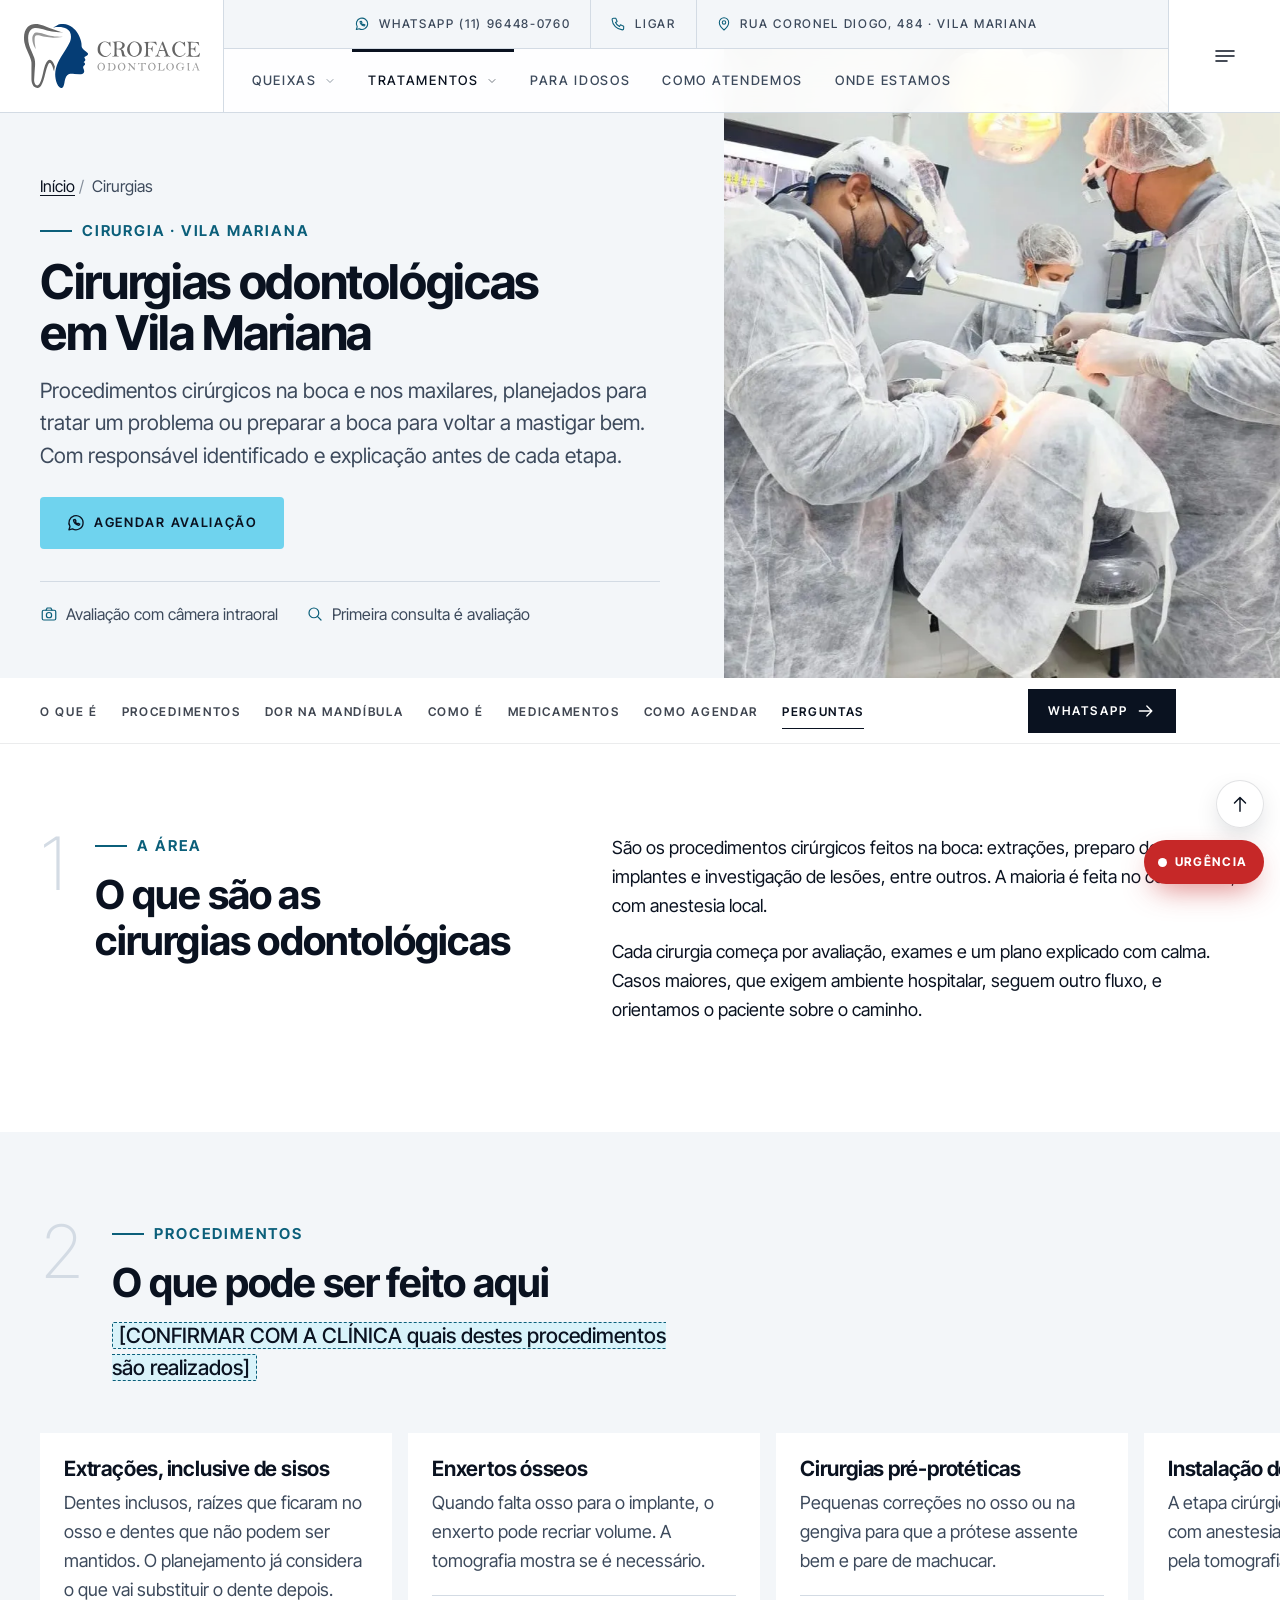
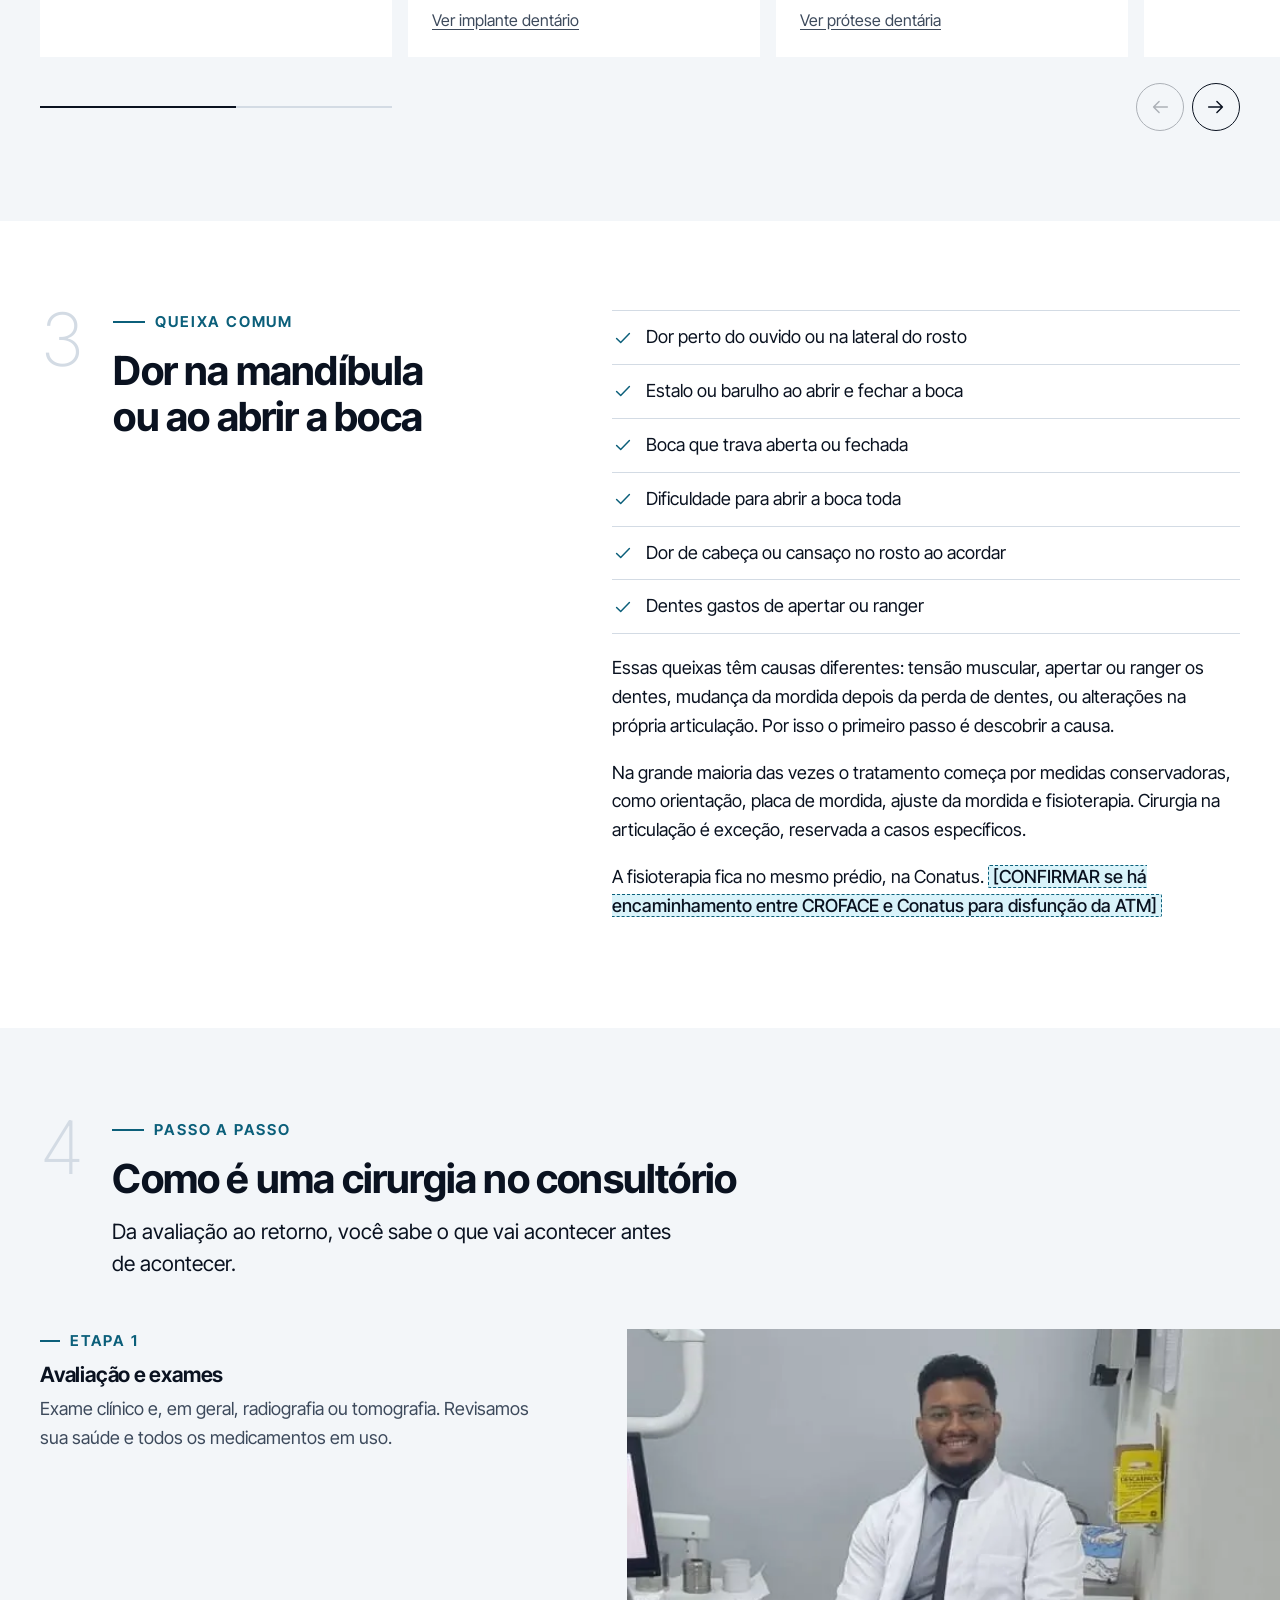
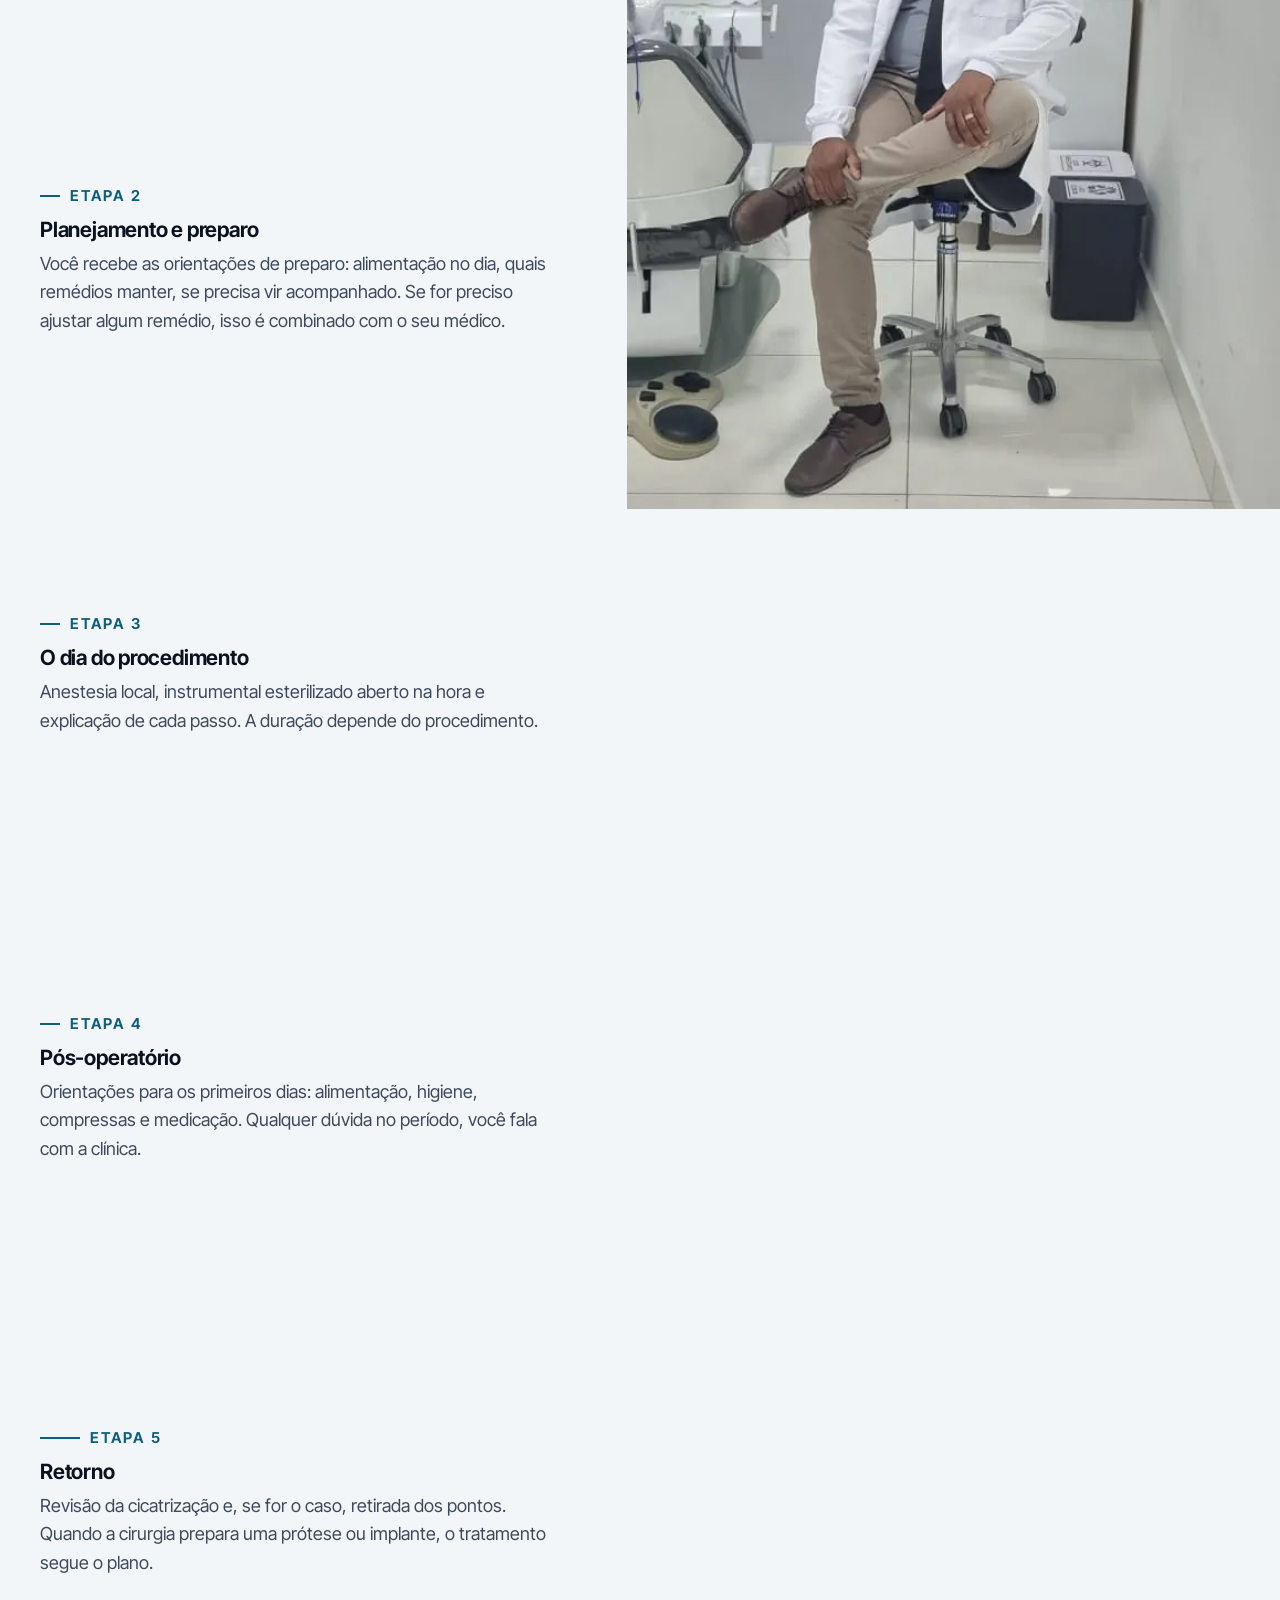
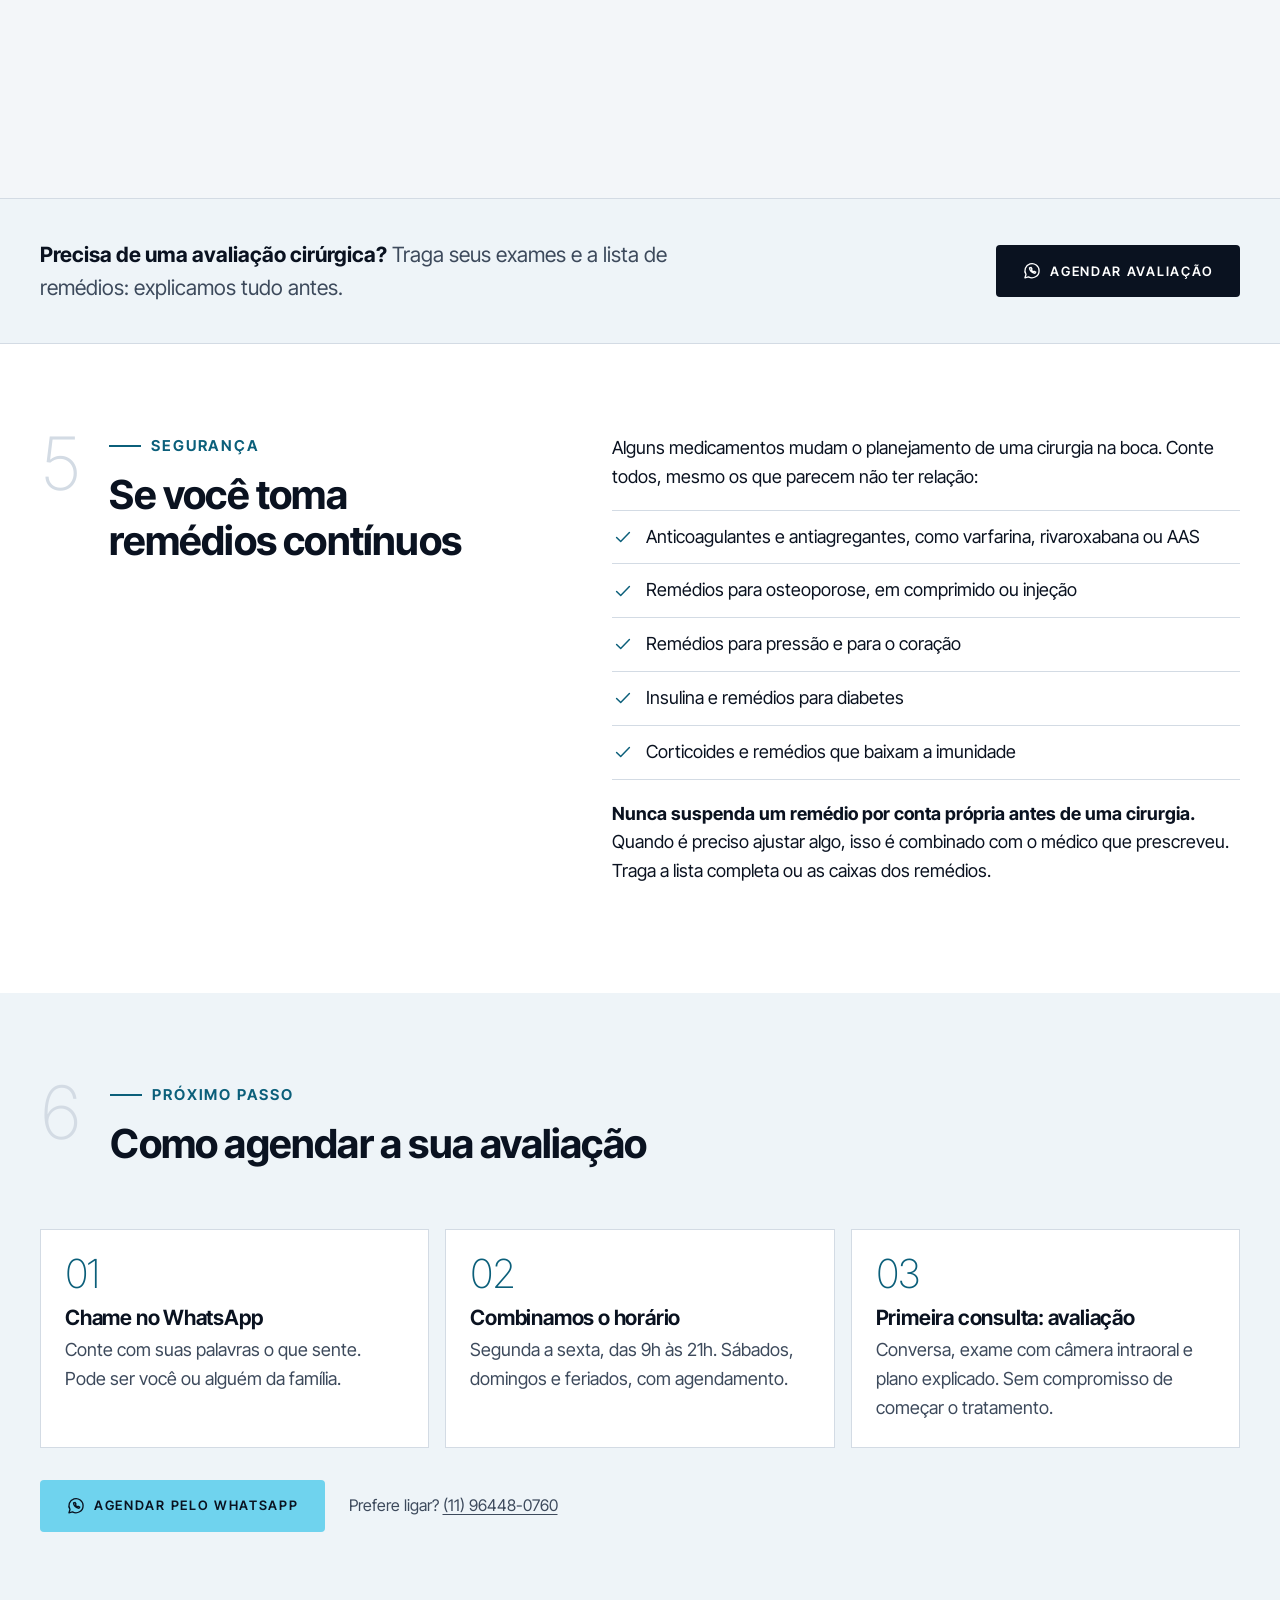
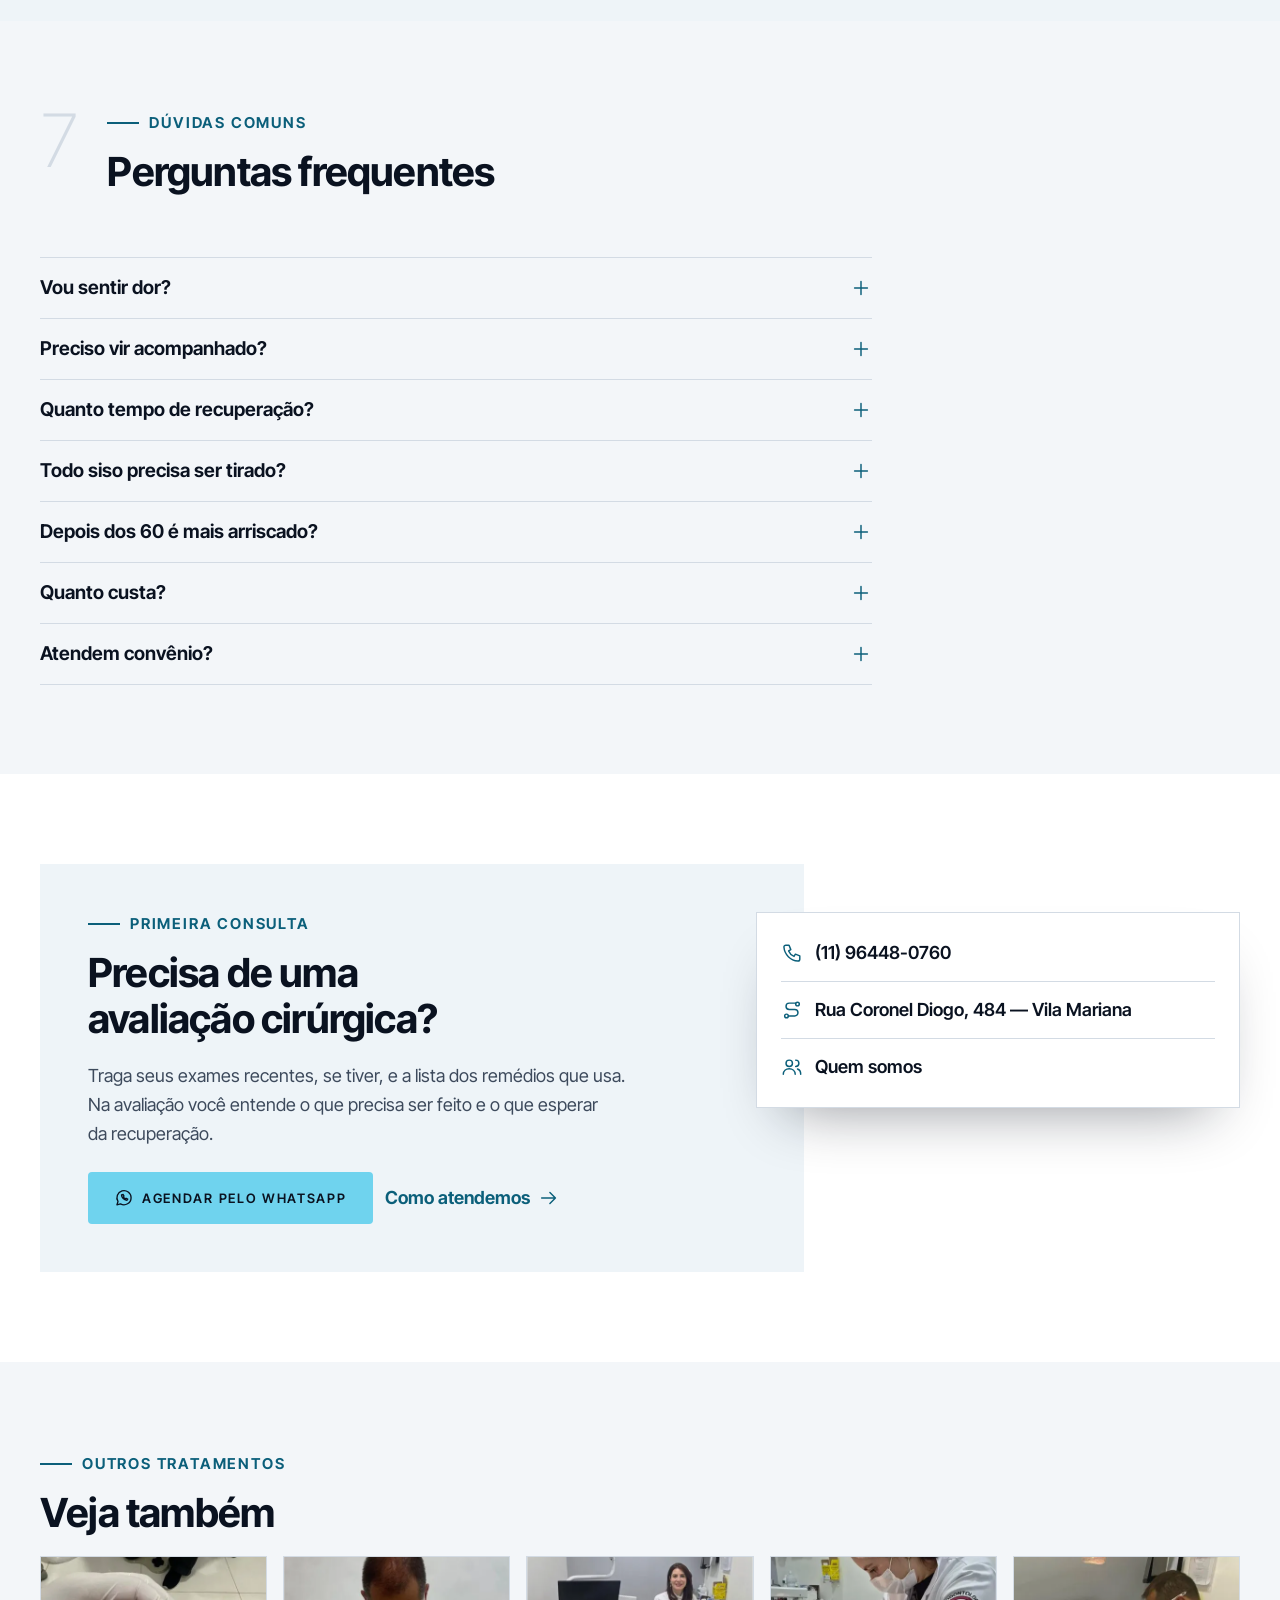
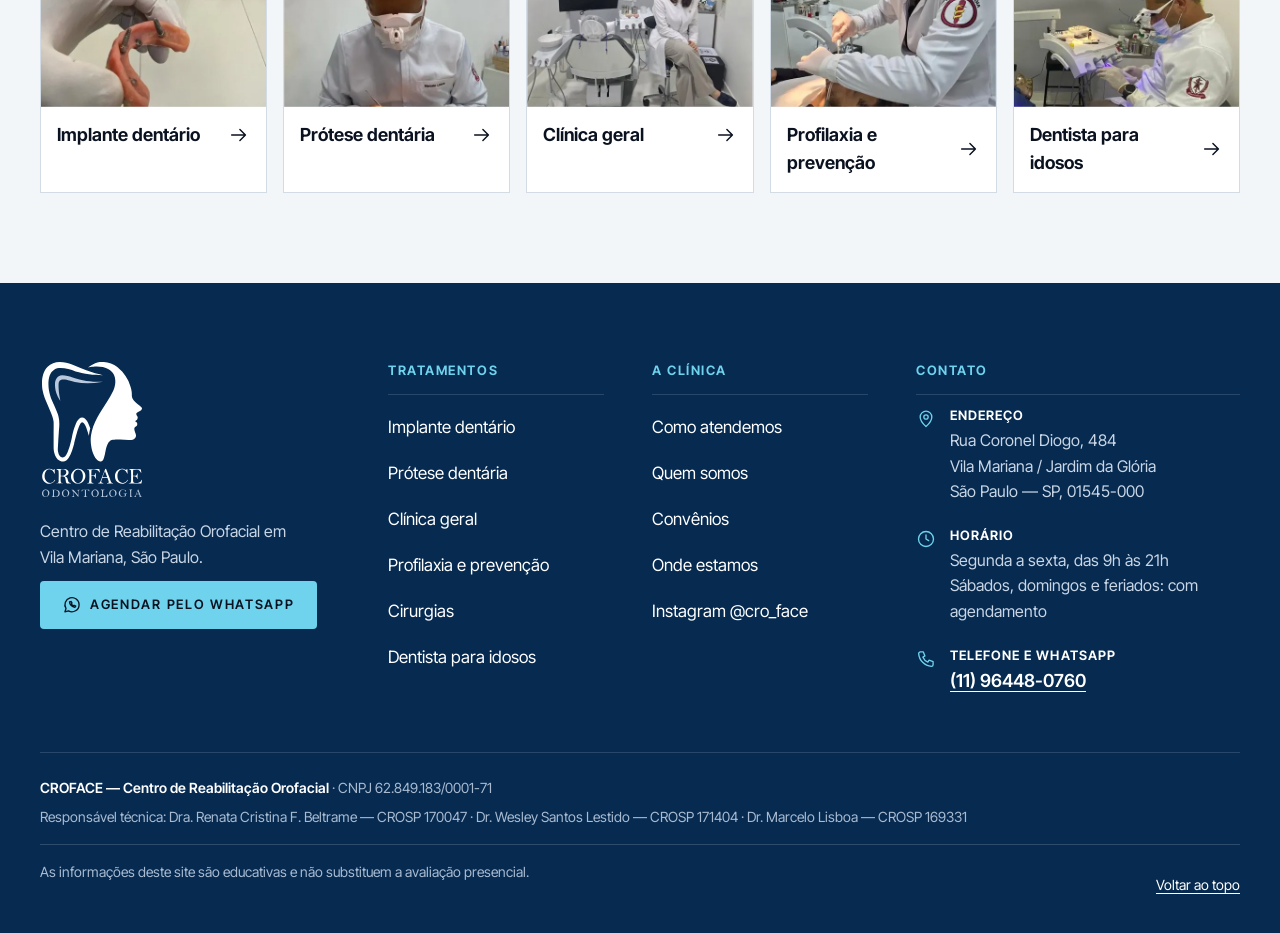
==== cirurgias-odontologicas-vila-mariana/index.html @ e95b4597 "Fotos reais da clínica, currículo da Dra. Renata e retirada da Conatus - Cirurgia: foto da equipe op" ====
<!DOCTYPE html>
<html lang="pt-BR">
<head>
<!--
  ============================================================
  CROFACE — site estático (HTML puro, sem build)

  COMO EDITAR SEM PROGRAMAR
  - O HEADER e o RODAPÉ se repetem em todas as páginas. Ao mudar algo
    neles, use "Localizar e substituir em todos os arquivos" do editor.
  - Telefone / WhatsApp: procure por  964480760  em todos os arquivos.
    Formato visível: (11) 96448-0760 · Formato de link: 5511964480760
  - Horário: procure por  HORARIO  · CRO dos profissionais: procure por  CRO
  - Tudo que ainda precisa ser confirmado está entre [COLCHETES].
  - Fotos: substitua os arquivos em /assets/img/ mantendo o MESMO nome
    (versão .jpg e versão .webp de cada foto).
  ============================================================
-->
<meta charset="utf-8">
<meta name="viewport" content="width=device-width, initial-scale=1">
<title>Cirurgias odontológicas em Vila Mariana | CROFACE</title>
<meta name="description" content="Cirurgias odontológicas em Vila Mariana (SP): extrações, sisos, enxertos, lesões da boca e cuidados com medicamentos, com planejamento antes de cada etapa.">
<link rel="canonical" href="https://croface.com.br/cirurgias-odontologicas-vila-mariana/">
<meta name="robots" content="index, follow, max-image-preview:large">
<meta name="theme-color" content="#ffffff">
<meta name="format-detection" content="telephone=no">
<meta property="og:type" content="website">
<meta property="og:locale" content="pt_BR">
<meta property="og:site_name" content="CROFACE — Centro de Reabilitação Orofacial">
<meta property="og:title" content="Cirurgias odontológicas em Vila Mariana">
<meta property="og:description" content="Extrações, sisos, enxertos, dor na mandíbula e cuidados com medicamentos. Em Vila Mariana, com responsável identificado.">
<meta property="og:url" content="https://croface.com.br/cirurgias-odontologicas-vila-mariana/">
<meta property="og:image" content="https://croface.com.br/assets/img/cirurgia-hero.jpg">
<meta property="og:image:type" content="image/jpeg">
<meta property="og:image:width" content="960">
<meta property="og:image:height" content="720">
<meta property="og:image:alt" content="Cirurgias odontológicas em Vila Mariana">
<meta name="twitter:card" content="summary_large_image">
<meta name="twitter:title" content="Cirurgias odontológicas em Vila Mariana">
<meta name="twitter:description" content="Extrações, sisos, enxertos, dor na mandíbula e cuidados com medicamentos. Em Vila Mariana, com responsável identificado.">
<meta name="twitter:image" content="https://croface.com.br/assets/img/cirurgia-hero.jpg">
<link rel="icon" href="/favicon.svg?v=2" type="image/svg+xml">
<link rel="icon" href="/favicon-32.png?v=2" sizes="32x32" type="image/png">
<link rel="apple-touch-icon" href="/apple-touch-icon.png?v=2">
<link rel="preload" href="/assets/fonts/inter-tight-var-latin.woff2" as="font" type="font/woff2" crossorigin>
<link rel="preload" as="image" type="image/webp" href="/assets/img/cirurgia-capa.webp" fetchpriority="high">
<link rel="stylesheet" href="/assets/css/site.css?v=54">
<script src="/assets/js/site.js?v=22" defer></script>
<script type="application/ld+json">
{
 "@context": "https://schema.org",
 "@graph": [
  {
   "@type": "Dentist",
   "@id": "https://croface.com.br/#clinica",
   "name": "CROFACE — Centro de Reabilitação Orofacial",
   "alternateName": "CROFACE",
   "taxID": "62.849.183/0001-71",
   "url": "https://croface.com.br/",
   "image": "https://croface.com.br/assets/img/og-croface.jpg",
   "logo": "https://croface.com.br/assets/img/logo-croface.png",
   "telephone": "+55-11-96448-0760",
   "address": {
    "@type": "PostalAddress",
    "streetAddress": "Rua Coronel Diogo, 484",
    "addressLocality": "São Paulo",
    "addressRegion": "SP",
    "postalCode": "01545-000",
    "addressCountry": "BR"
   },
   "hasMap": "https://www.google.com/maps/search/?api=1&query=Rua+Coronel+Diogo%2C+484%2C+S%C3%A3o+Paulo+SP",
   "areaServed": [
    "Vila Mariana",
    "Jardim da Glória",
    "São Paulo"
   ],
   "openingHours": "Mo-Fr 09:00-21:00",
   "sameAs": [
    "https://www.instagram.com/cro_face/"
   ],
   "medicalSpecialty": "Dentistry"
  },
  {
   "@type": "WebPage",
   "@id": "https://croface.com.br/cirurgias-odontologicas-vila-mariana/#pagina",
   "url": "https://croface.com.br/cirurgias-odontologicas-vila-mariana/",
   "name": "Cirurgias odontológicas em Vila Mariana | CROFACE",
   "description": "Cirurgias odontológicas em Vila Mariana (SP): extrações, sisos, enxertos, lesões da boca e cuidados com medicamentos, com planejamento antes de cada etapa.",
   "inLanguage": "pt-BR",
   "isPartOf": {
    "@type": "WebSite",
    "@id": "https://croface.com.br/#site",
    "name": "CROFACE",
    "url": "https://croface.com.br/"
   },
   "breadcrumb": {
    "@id": "https://croface.com.br/cirurgias-odontologicas-vila-mariana/#breadcrumb"
   },
   "about": {
    "@id": "https://croface.com.br/cirurgias-odontologicas-vila-mariana/#servico"
   }
  },
  {
   "@type": "BreadcrumbList",
   "@id": "https://croface.com.br/cirurgias-odontologicas-vila-mariana/#breadcrumb",
   "itemListElement": [
    {
     "@type": "ListItem",
     "position": 1,
     "name": "Início",
     "item": "https://croface.com.br/"
    },
    {
     "@type": "ListItem",
     "position": 2,
     "name": "Cirurgias odontológicas",
     "item": "https://croface.com.br/cirurgias-odontologicas-vila-mariana/"
    }
   ]
  },
  {
   "@type": "Service",
   "@id": "https://croface.com.br/cirurgias-odontologicas-vila-mariana/#servico",
   "name": "Cirurgias odontológicas",
   "serviceType": "Cirurgia odontológica",
   "provider": {
    "@id": "https://croface.com.br/#clinica"
   },
   "areaServed": {
    "@type": "Place",
    "name": "Vila Mariana, São Paulo — SP"
   }
  }
 ]
}
</script>
</head>
<body>
<a class="skip-link" href="#conteudo">Pular para o conteúdo</a>

<!-- ============================================================
     HEADER (igual em todas as páginas)
     ============================================================ -->
<header class="site-header">
  <a class="brand" href="/" aria-label="CROFACE — Centro de Reabilitação Orofacial, página inicial">
    <img class="brand__logo" src="/assets/img/logo-croface-h.svg" alt="" width="176" height="64">
  </a>

  <div class="header-center">
    <div class="utility">
      <a class="utility__link" href="https://wa.me/5511964480760?text=Ol%C3%A1%2C%20gostaria%20de%20agendar%20uma%20avalia%C3%A7%C3%A3o%20na%20CROFACE." target="_blank" rel="noopener" data-evento="whatsapp_utilitaria"><svg class="icon" aria-hidden="true"><use href="/assets/icons.svg#i-whatsapp"/></svg><span class="utility__txt">WhatsApp<span class="utility__num"> (11) 96448-0760</span></span></a>
      <a class="utility__link" href="tel:+5511964480760" data-evento="telefone_utilitaria"><svg class="icon" aria-hidden="true"><use href="/assets/icons.svg#i-phone"/></svg><span class="utility__txt">Ligar</span></a>
      <a class="utility__link utility__link--address" href="/#onde-estamos"><svg class="icon" aria-hidden="true"><use href="/assets/icons.svg#i-pin"/></svg><span>Rua Coronel Diogo, 484 · Vila Mariana</span></a>
    </div>

    <nav class="nav" aria-label="Navegação principal">
      <ul class="nav__list">
        <li class="nav__item nav__item--mega">
          <a class="nav__link nav__trigger" href="/#queixas" aria-expanded="false" aria-controls="mega-queixas">Queixas <svg class="icon icon--xs nav__caret" aria-hidden="true"><use href="/assets/icons.svg#i-chevron"/></svg></a>
          <div class="mega" id="mega-queixas">
            <div class="mega__inner">
              <ul class="mega__row"><li><a class="mega__tile" href="/clinica-geral-vila-mariana/#dor-de-dente"><span class="mega__icon"><svg class="icon" aria-hidden="true"><use href="/assets/icons.svg#i-tooth-pain"/></svg></span><span>Dor de dente</span></a></li><li><a class="mega__tile" href="/clinica-geral-vila-mariana/#dente-quebrado"><span class="mega__icon"><svg class="icon" aria-hidden="true"><use href="/assets/icons.svg#i-tooth-broken"/></svg></span><span>Dente quebrado</span></a></li><li><a class="mega__tile" href="/protese-dentaria-vila-mariana/#protese-que-incomoda"><span class="mega__icon"><svg class="icon" aria-hidden="true"><use href="/assets/icons.svg#i-denture"/></svg></span><span>Prótese que machuca ou solta</span></a></li><li><a class="mega__tile" href="/dentista-para-idosos-vila-mariana/#mastigacao"><span class="mega__icon"><svg class="icon" aria-hidden="true"><use href="/assets/icons.svg#i-chew"/></svg></span><span>Dificuldade para mastigar</span></a></li><li><a class="mega__tile" href="/clinica-geral-vila-mariana/#bruxismo"><span class="mega__icon"><svg class="icon" aria-hidden="true"><use href="/assets/icons.svg#i-jaw"/></svg></span><span>Dor na mandíbula</span></a></li><li><a class="mega__tile" href="/clinica-geral-vila-mariana/#gengiva"><span class="mega__icon"><svg class="icon" aria-hidden="true"><use href="/assets/icons.svg#i-drop"/></svg></span><span>Gengiva que sangra</span></a></li><li><a class="mega__tile" href="/clinica-geral-vila-mariana/#dente-escurecido"><span class="mega__icon"><svg class="icon" aria-hidden="true"><use href="/assets/icons.svg#i-tooth-dark"/></svg></span><span>Dente escurecido</span></a></li><li><a class="mega__tile" href="/clinica-geral-vila-mariana/#sensibilidade"><span class="mega__icon"><svg class="icon" aria-hidden="true"><use href="/assets/icons.svg#i-bolt"/></svg></span><span>Sensibilidade</span></a></li><li><a class="mega__tile" href="/implante-dentario-vila-mariana/"><span class="mega__icon"><svg class="icon" aria-hidden="true"><use href="/assets/icons.svg#i-gap"/></svg></span><span>Falta de dentes</span></a></li></ul>
              <div class="mega__foot">
                <p>Não encontrou o que sente? Descreva com suas palavras.</p>
                <a class="btn btn--outline-dark" href="https://wa.me/5511964480760?text=Ol%C3%A1%2C%20quero%20descrever%20uma%20queixa%20e%20saber%20se%20voc%C3%AAs%20atendem." target="_blank" rel="noopener" data-evento="whatsapp_megamenu">Explicar pelo WhatsApp <svg class="icon" aria-hidden="true"><use href="/assets/icons.svg#i-arrow"/></svg></a>
              </div>
            </div>
          </div>
        </li>
        <li class="nav__item nav__item--mega">
          <a class="nav__link nav__trigger is-section" href="/#tratamentos" aria-expanded="false" aria-controls="mega-tratamentos">Tratamentos <svg class="icon icon--xs nav__caret" aria-hidden="true"><use href="/assets/icons.svg#i-chevron"/></svg></a>
          <div class="mega" id="mega-tratamentos">
            <div class="mega__inner">
              <ul class="mega__thumbs"><li><a class="mega__thumb" href="/implante-dentario-vila-mariana/"><picture><source type="image/webp" srcset="/assets/img/implante-thumb.webp"><img src="/assets/img/implante-thumb.jpg" alt="Prótese sobre implantes nas mãos do dentista" width="480" height="360" loading="lazy" decoding="async"></picture><span>Implante dentário <svg class="icon icon--sm" aria-hidden="true"><use href="/assets/icons.svg#i-arrow"/></svg></span></a></li><li><a class="mega__thumb" href="/protese-dentaria-vila-mariana/"><picture><source type="image/webp" srcset="/assets/img/protese-thumb.webp"><img src="/assets/img/protese-thumb.jpg" alt="Dr. Marcelo Lisboa ajusta uma prótese na bancada" width="480" height="360" loading="lazy" decoding="async"></picture><span>Prótese dentária <svg class="icon icon--sm" aria-hidden="true"><use href="/assets/icons.svg#i-arrow"/></svg></span></a></li><li><a class="mega__thumb" href="/clinica-geral-vila-mariana/"><picture><source type="image/webp" srcset="/assets/img/clinica-thumb.webp"><img src="/assets/img/clinica-thumb.jpg" alt="Dra. Renata Beltrame no consultório da CROFACE" width="480" height="360" loading="lazy" decoding="async"></picture><span>Clínica geral <svg class="icon icon--sm" aria-hidden="true"><use href="/assets/icons.svg#i-arrow"/></svg></span></a></li><li><a class="mega__thumb" href="/limpeza-e-prevencao-vila-mariana/"><picture><source type="image/webp" srcset="/assets/img/prevencao-thumb.webp"><img src="/assets/img/prevencao-thumb.jpg" alt="Dra. Renata Beltrame faz a profilaxia de um paciente no consultório da CROFACE" width="480" height="360" loading="lazy" decoding="async"></picture><span>Profilaxia e prevenção <svg class="icon icon--sm" aria-hidden="true"><use href="/assets/icons.svg#i-arrow"/></svg></span></a></li><li><a class="mega__thumb" href="/cirurgias-odontologicas-vila-mariana/" aria-current="page"><picture><source type="image/webp" srcset="/assets/img/cirurgia-thumb.webp"><img src="/assets/img/cirurgia-thumb.jpg" alt="Dr. Wesley Lestido e Dr. Marcelo Lisboa durante uma cirurgia no consultório da CROFACE" width="480" height="360" loading="lazy" decoding="async"></picture><span>Cirurgias <svg class="icon icon--sm" aria-hidden="true"><use href="/assets/icons.svg#i-arrow"/></svg></span></a></li><li><a class="mega__thumb" href="/dentista-para-idosos-vila-mariana/"><picture><source type="image/webp" srcset="/assets/img/idosos-thumb.webp"><img src="/assets/img/idosos-thumb.jpg" alt="Dr. Marcelo Lisboa em atendimento a paciente idosa" width="480" height="360" loading="lazy" decoding="async"></picture><span>Dentista para idosos <svg class="icon icon--sm" aria-hidden="true"><use href="/assets/icons.svg#i-arrow"/></svg></span></a></li></ul>
              <div class="mega__foot">
                <p>Não sabe qual é o seu caso? Tudo começa por uma avaliação.</p>
                <a class="btn btn--outline-dark" href="/como-atendemos/">Como é a primeira consulta <svg class="icon" aria-hidden="true"><use href="/assets/icons.svg#i-arrow"/></svg></a>
              </div>
            </div>
          </div>
        </li>
        <li class="nav__item"><a class="nav__link" href="/dentista-para-idosos-vila-mariana/">Para idosos</a></li>
        <li class="nav__item"><a class="nav__link" href="/como-atendemos/">Como atendemos</a></li>
        <li class="nav__item"><a class="nav__link" href="/#onde-estamos">Onde estamos</a></li>
      </ul>
    </nav>
  </div>

  <a class="menu-toggle" href="#menu" role="button" aria-controls="menu" aria-expanded="false" aria-label="Abrir menu"><svg class="icon" aria-hidden="true"><use href="/assets/icons.svg#i-menu"/></svg></a>

  <!-- MENU EM TELA CHEIA -->
  <div class="overlay" id="menu" role="dialog" aria-modal="true" aria-label="Menu do site">
    <div class="overlay__media">
      <picture><source type="image/webp" srcset="/assets/img/menu-recepcao.webp"><img src="/assets/img/menu-recepcao.jpg" alt="Dr. Wesley Lestido no consultório da CROFACE, na Rua Coronel Diogo, 484" width="739" height="924" loading="lazy" decoding="async"></picture>
      <div class="contact-card">
        <p class="eyebrow">CROFACE · Vila Mariana</p>
        <address class="contact-card__lines">
          <span><svg class="icon" aria-hidden="true"><use href="/assets/icons.svg#i-pin"/></svg>Rua Coronel Diogo, 484 — Vila Mariana, São Paulo — SP</span>
          <a href="https://wa.me/5511964480760?text=Ol%C3%A1%2C%20gostaria%20de%20agendar%20uma%20avalia%C3%A7%C3%A3o%20na%20CROFACE." target="_blank" rel="noopener" data-evento="whatsapp_menu"><svg class="icon" aria-hidden="true"><use href="/assets/icons.svg#i-whatsapp"/></svg>(11) 96448-0760</a>
          <!-- HORARIO -->
          <span><svg class="icon" aria-hidden="true"><use href="/assets/icons.svg#i-clock"/></svg>Seg. a sex., 9h às 21h · Sáb., dom. e feriados: com agendamento</span>
        </address>
        <a class="btn btn--primary" href="https://www.google.com/maps/dir/?api=1&amp;destination=Rua+Coronel+Diogo%2C+484%2C+S%C3%A3o+Paulo+SP" target="_blank" rel="noopener" data-evento="rota_menu">Como chegar <svg class="icon" aria-hidden="true"><use href="/assets/icons.svg#i-arrow"/></svg></a>
      </div>
    </div>
    <div class="overlay__panel">
      <a class="overlay__close" href="#" role="button" aria-label="Fechar menu">
        <span class="overlay__close-text" aria-hidden="true">Fechar</span>
        <svg class="icon" aria-hidden="true"><use href="/assets/icons.svg#i-close"/></svg>
      </a>
      <nav aria-label="Páginas do site">
        <p class="overlay__group">Tratamentos</p>
        <ul><li><a class="overlay__item" href="/implante-dentario-vila-mariana/"><span class="overlay__icon"><svg class="icon" aria-hidden="true"><use href="/assets/icons.svg#i-implant"/></svg></span><span class="overlay__label">Implante dentário</span><svg class="icon overlay__arrow" aria-hidden="true"><use href="/assets/icons.svg#i-arrow"/></svg></a></li><li><a class="overlay__item" href="/protese-dentaria-vila-mariana/"><span class="overlay__icon"><svg class="icon" aria-hidden="true"><use href="/assets/icons.svg#i-denture"/></svg></span><span class="overlay__label">Prótese dentária</span><svg class="icon overlay__arrow" aria-hidden="true"><use href="/assets/icons.svg#i-arrow"/></svg></a></li><li><a class="overlay__item" href="/clinica-geral-vila-mariana/"><span class="overlay__icon"><svg class="icon" aria-hidden="true"><use href="/assets/icons.svg#i-tooth"/></svg></span><span class="overlay__label">Clínica geral</span><svg class="icon overlay__arrow" aria-hidden="true"><use href="/assets/icons.svg#i-arrow"/></svg></a></li><li><a class="overlay__item" href="/limpeza-e-prevencao-vila-mariana/"><span class="overlay__icon"><svg class="icon" aria-hidden="true"><use href="/assets/icons.svg#i-sparkle"/></svg></span><span class="overlay__label">Profilaxia e prevenção</span><svg class="icon overlay__arrow" aria-hidden="true"><use href="/assets/icons.svg#i-arrow"/></svg></a></li><li><a class="overlay__item" href="/cirurgias-odontologicas-vila-mariana/" aria-current="page"><span class="overlay__icon"><svg class="icon" aria-hidden="true"><use href="/assets/icons.svg#i-scalpel"/></svg></span><span class="overlay__label">Cirurgias</span><svg class="icon overlay__arrow" aria-hidden="true"><use href="/assets/icons.svg#i-arrow"/></svg></a></li><li><a class="overlay__item" href="/dentista-para-idosos-vila-mariana/"><span class="overlay__icon"><svg class="icon" aria-hidden="true"><use href="/assets/icons.svg#i-pulse"/></svg></span><span class="overlay__label">Dentista para idosos</span><svg class="icon overlay__arrow" aria-hidden="true"><use href="/assets/icons.svg#i-arrow"/></svg></a></li></ul>
        <p class="overlay__group">A clínica</p>
        <ul><li><a class="overlay__item" href="/"><span class="overlay__icon"><svg class="icon" aria-hidden="true"><use href="/assets/icons.svg#i-building"/></svg></span><span class="overlay__label">Início</span><svg class="icon overlay__arrow" aria-hidden="true"><use href="/assets/icons.svg#i-arrow"/></svg></a></li><li><a class="overlay__item" href="/como-atendemos/"><span class="overlay__icon"><svg class="icon" aria-hidden="true"><use href="/assets/icons.svg#i-search"/></svg></span><span class="overlay__label">Como atendemos</span><svg class="icon overlay__arrow" aria-hidden="true"><use href="/assets/icons.svg#i-arrow"/></svg></a></li><li><a class="overlay__item" href="/#equipe"><span class="overlay__icon"><svg class="icon" aria-hidden="true"><use href="/assets/icons.svg#i-users"/></svg></span><span class="overlay__label">Quem somos</span><svg class="icon overlay__arrow" aria-hidden="true"><use href="/assets/icons.svg#i-arrow"/></svg></a></li><li><a class="overlay__item" href="/#onde-estamos"><span class="overlay__icon"><svg class="icon" aria-hidden="true"><use href="/assets/icons.svg#i-pin"/></svg></span><span class="overlay__label">Onde estamos</span><svg class="icon overlay__arrow" aria-hidden="true"><use href="/assets/icons.svg#i-arrow"/></svg></a></li><li><a class="overlay__item" href="/#contato"><span class="overlay__icon"><svg class="icon" aria-hidden="true"><use href="/assets/icons.svg#i-whatsapp"/></svg></span><span class="overlay__label">Fale conosco</span><svg class="icon overlay__arrow" aria-hidden="true"><use href="/assets/icons.svg#i-arrow"/></svg></a></li></ul>
      </nav>
    </div>
  </div>
</header>
<!-- ============ FIM DO HEADER ============ -->
<main id="conteudo">

  <section class="page-hero" aria-labelledby="titulo">
    <div class="container page-hero__grid">
      <div class="page-hero__text">
        <nav class="breadcrumb" aria-label="Você está em"><ol><li><a href="/">Início</a></li><li aria-current="page">Cirurgias</li></ol></nav>
        <p class="eyebrow"><span class="rule" aria-hidden="true"></span>Cirurgia · Vila Mariana</p>
        <h1 id="titulo">Cirurgias odontológicas em Vila Mariana</h1>
        <p class="lead">Procedimentos cirúrgicos na boca e nos maxilares, planejados para tratar um problema ou preparar a boca para voltar a mastigar bem. Com responsável identificado e explicação antes de cada etapa.</p>
        <div class="page-hero__actions">
          <a class="btn btn--accent btn--lg" href="https://wa.me/5511964480760?text=Ol%C3%A1%2C%20gostaria%20de%20uma%20avalia%C3%A7%C3%A3o%20para%20cirurgia." target="_blank" rel="noopener" data-evento="whatsapp_hero_cirurgia"><svg class="icon" aria-hidden="true"><use href="/assets/icons.svg#i-whatsapp"/></svg> Agendar avaliação</a>
        </div>
        <ul class="page-hero__facts"><li><svg class="icon" aria-hidden="true"><use href="/assets/icons.svg#i-camera"/></svg><span>Avaliação com câmera intraoral</span></li><li><svg class="icon" aria-hidden="true"><use href="/assets/icons.svg#i-search"/></svg><span>Primeira consulta é avaliação</span></li></ul>
      </div>
      <figure class="page-hero__media"><picture><source type="image/webp" srcset="/assets/img/cirurgia-capa.webp"><img src="/assets/img/cirurgia-capa.jpg" alt="Dr. Wesley Lestido e Dr. Marcelo Lisboa durante uma cirurgia no consultório da CROFACE" width="960" height="960" fetchpriority="high" decoding="async"></picture></figure>
    </div>
  </section>

<nav class="section-bar" aria-label="Atalhos desta página">
  <div class="section-bar__inner">
    <ul class="section-bar__list"><li><a href="#o-que-e">O que é</a></li><li><a href="#procedimentos">Procedimentos</a></li><li><a href="#dor-na-mandibula">Dor na mandíbula</a></li><li><a href="#como-e">Como é</a></li><li><a href="#medicamentos">Medicamentos</a></li><li><a href="#agendar">Como agendar</a></li><li><a href="#perguntas">Perguntas</a></li></ul>
    <a class="btn section-bar__cta" href="https://wa.me/5511964480760?text=Ol%C3%A1%2C%20gostaria%20de%20agendar%20uma%20avalia%C3%A7%C3%A3o%20na%20CROFACE." target="_blank" rel="noopener" data-evento="whatsapp_barra"><span>WhatsApp</span> <svg class="icon" aria-hidden="true"><use href="/assets/icons.svg#i-arrow"/></svg></a>
  </div>
</nav>

  <section class="section" id="o-que-e" aria-labelledby="oque-titulo">
    <div class="container intro-grid">
      <header class="chapter reveal"><span class="chapter__num" aria-hidden="true">1</span><div><p class="eyebrow eyebrow--dark"><span class="rule" aria-hidden="true"></span>A área</p><h2 id="oque-titulo">O que são as cirurgias odontológicas</h2></div></header>
      <div class="prose reveal">
        <p>São os procedimentos cirúrgicos feitos na boca: extrações, preparo do osso para implantes e investigação de lesões, entre outros. A maioria é feita no consultório, com anestesia local.</p>
        <p>Cada cirurgia começa por avaliação, exames e um plano explicado com calma. Casos maiores, que exigem ambiente hospitalar, seguem outro fluxo, e orientamos o paciente sobre o caminho.</p>
        
      </div>
    </div>
  </section>

  <section class="section section--tint" id="procedimentos" aria-labelledby="proc-titulo">
    <div class="container">
      <header class="chapter reveal"><span class="chapter__num" aria-hidden="true">2</span><div><p class="eyebrow eyebrow--dark"><span class="rule" aria-hidden="true"></span>Procedimentos</p><h2 id="proc-titulo">O que pode ser feito aqui</h2><p class="lead"><mark class="tbc">[CONFIRMAR COM A CLÍNICA quais destes procedimentos são realizados]</mark></p></div></header>
      <div class="carousel" data-carousel><ul class="carousel__track" tabindex="0" aria-label="Procedimentos"><li class="option" id="extracoes"><h3>Extrações, inclusive de sisos</h3><p>Dentes inclusos, raízes que ficaram no osso e dentes que não podem ser mantidos. O planejamento já considera o que vai substituir o dente depois.</p></li><li class="option" id="enxertos"><h3>Enxertos ósseos</h3><p>Quando falta osso para o implante, o enxerto pode recriar volume. A tomografia mostra se é necessário.</p><p class="option__tag"><a href="/implante-dentario-vila-mariana/">Ver implante dentário</a></p></li><li class="option" id="pre-proteticas"><h3>Cirurgias pré-protéticas</h3><p>Pequenas correções no osso ou na gengiva para que a prótese assente bem e pare de machucar.</p><p class="option__tag"><a href="/protese-dentaria-vila-mariana/">Ver prótese dentária</a></p></li><li class="option" id="implantes"><h3>Instalação de implantes</h3><p>A etapa cirúrgica do implante, feita com anestesia local e planejada pela tomografia.</p></li><li class="option" id="biopsias"><h3>Lesões e biópsias</h3><p>Ferida que não cicatriza em cerca de duas semanas, mancha ou caroço na boca precisa ser examinado. Quando indicado, retira-se um fragmento para análise.</p></li><li class="option" id="atm"><h3>Articulação da mandíbula (ATM)</h3><p>Avaliação de dor, estalos e travamento ao abrir a boca.</p><p class="option__tag"><a href="#dor-na-mandibula">Ver abaixo</a></p></li></ul><div class="carousel__bar"><div class="carousel__progress" aria-hidden="true"><span></span></div><div class="carousel__controls"><button class="round-btn" type="button" data-dir="-1" aria-label="Anterior"><svg class="icon icon--flip" aria-hidden="true"><use href="/assets/icons.svg#i-arrow"/></svg></button><button class="round-btn" type="button" data-dir="1" aria-label="Próximo"><svg class="icon" aria-hidden="true"><use href="/assets/icons.svg#i-arrow"/></svg></button></div></div></div>
    </div>
  </section>

  <section class="section" id="dor-na-mandibula" aria-labelledby="atm-titulo">
    <div class="container intro-grid">
      <header class="chapter reveal"><span class="chapter__num" aria-hidden="true">3</span><div><p class="eyebrow eyebrow--dark"><span class="rule" aria-hidden="true"></span>Queixa comum</p><h2 id="atm-titulo">Dor na mandíbula ou ao abrir a boca</h2></div></header>
      <div class="prose reveal">
        <ul class="checks"><li><svg class="icon" aria-hidden="true"><use href="/assets/icons.svg#i-check"/></svg><span>Dor perto do ouvido ou na lateral do rosto</span></li><li><svg class="icon" aria-hidden="true"><use href="/assets/icons.svg#i-check"/></svg><span>Estalo ou barulho ao abrir e fechar a boca</span></li><li><svg class="icon" aria-hidden="true"><use href="/assets/icons.svg#i-check"/></svg><span>Boca que trava aberta ou fechada</span></li><li><svg class="icon" aria-hidden="true"><use href="/assets/icons.svg#i-check"/></svg><span>Dificuldade para abrir a boca toda</span></li><li><svg class="icon" aria-hidden="true"><use href="/assets/icons.svg#i-check"/></svg><span>Dor de cabeça ou cansaço no rosto ao acordar</span></li><li><svg class="icon" aria-hidden="true"><use href="/assets/icons.svg#i-check"/></svg><span>Dentes gastos de apertar ou ranger</span></li></ul>
        <p class="mt">Essas queixas têm causas diferentes: tensão muscular, apertar ou ranger os dentes, mudança da mordida depois da perda de dentes, ou alterações na própria articulação. Por isso o primeiro passo é descobrir a causa.</p>
        <p>Na grande maioria das vezes o tratamento começa por medidas conservadoras, como orientação, placa de mordida, ajuste da mordida e fisioterapia. Cirurgia na articulação é exceção, reservada a casos específicos.</p>
        <p>A fisioterapia fica no mesmo prédio, na Conatus. <mark class="tbc">[CONFIRMAR se há encaminhamento entre CROFACE e Conatus para disfunção da ATM]</mark></p>
      </div>
    </div>
  </section>

  <section class="section section--tint" id="como-e" aria-labelledby="comoe-titulo">
    <div class="container">
      <header class="chapter reveal"><span class="chapter__num" aria-hidden="true">4</span><div><p class="eyebrow eyebrow--dark"><span class="rule" aria-hidden="true"></span>Passo a passo</p><h2 id="comoe-titulo">Como é uma cirurgia no consultório</h2><p class="lead">Da avaliação ao retorno, você sabe o que vai acontecer antes de acontecer.</p></div></header>
      <div class="scrolly" data-scrolly><ol class="scrolly__steps"><li class="scrolly__step" data-media="0"><figure class="scrolly__inline"><picture><source type="image/webp" srcset="/assets/img/cirurgia-1-avaliacao.webp"><img src="/assets/img/cirurgia-1-avaliacao.jpg" alt="Tomografia odontológica analisada na tela" width="1000" height="1250" loading="lazy" decoding="async"></picture></figure><span class="step__n">Etapa 1</span><h3>Avaliação e exames</h3><p>Exame clínico e, em geral, radiografia ou tomografia. Revisamos sua saúde e todos os medicamentos em uso.</p></li><li class="scrolly__step" data-media="0"><span class="step__n">Etapa 2</span><h3>Planejamento e preparo</h3><p>Você recebe as orientações de preparo: alimentação no dia, quais remédios manter, se precisa vir acompanhado. Se for preciso ajustar algum remédio, isso é combinado com o seu médico.</p></li><li class="scrolly__step" data-media="1"><figure class="scrolly__inline"><picture><source type="image/webp" srcset="/assets/img/cirurgia-2-sala.webp"><img src="/assets/img/cirurgia-2-sala.jpg" alt="Dr. Wesley Lestido opera um paciente, com o Dr. Marcelo Lisboa auxiliando e a imagem do implante no monitor" width="899" height="1124" loading="lazy" decoding="async"></picture></figure><span class="step__n">Etapa 3</span><h3>O dia do procedimento</h3><p>Anestesia local, instrumental esterilizado aberto na hora e explicação de cada passo. A duração depende do procedimento.</p></li><li class="scrolly__step" data-media="2"><figure class="scrolly__inline"><picture><source type="image/webp" srcset="/assets/img/cirurgia-3-pos.webp"><img src="/assets/img/cirurgia-3-pos.jpg" alt="Dr. Wesley Lestido no consultório da CROFACE" width="591" height="739" loading="lazy" decoding="async"></picture></figure><span class="step__n">Etapa 4</span><h3>Pós-operatório</h3><p>Orientações para os primeiros dias: alimentação, higiene, compressas e medicação. Qualquer dúvida no período, você fala com a clínica.</p></li><li class="scrolly__step" data-media="2"><span class="step__n">Etapa 5</span><h3>Retorno</h3><p>Revisão da cicatrização e, se for o caso, retirada dos pontos. Quando a cirurgia prepara uma prótese ou implante, o tratamento segue o plano.</p></li></ol><div class="scrolly__media"><div class="scrolly__frame"><div class="scrolly__img is-active" data-index="0"><picture><source type="image/webp" srcset="/assets/img/cirurgia-1-avaliacao.webp"><img src="/assets/img/cirurgia-1-avaliacao.jpg" alt="Tomografia odontológica analisada na tela" width="1000" height="1250" loading="lazy" decoding="async"></picture></div><div class="scrolly__img" data-index="1"><picture><source type="image/webp" srcset="/assets/img/cirurgia-2-sala.webp"><img src="/assets/img/cirurgia-2-sala.jpg" alt="Dr. Wesley Lestido opera um paciente, com o Dr. Marcelo Lisboa auxiliando e a imagem do implante no monitor" width="899" height="1124" loading="lazy" decoding="async"></picture></div><div class="scrolly__img" data-index="2"><picture><source type="image/webp" srcset="/assets/img/cirurgia-3-pos.webp"><img src="/assets/img/cirurgia-3-pos.jpg" alt="Dr. Wesley Lestido no consultório da CROFACE" width="591" height="739" loading="lazy" decoding="async"></picture></div></div></div></div>
    </div>
  </section>

  <section class="next-step" aria-label="Próximo passo">
    <div class="container next-step__inner reveal">
      <p class="next-step__text"><strong>Precisa de uma avaliação cirúrgica?</strong> <span>Traga seus exames e a lista de remédios: explicamos tudo antes.</span></p>
      <a class="btn btn--primary btn--lg" href="https://wa.me/5511964480760?text=Ol%C3%A1%2C%20gostaria%20de%20uma%20avalia%C3%A7%C3%A3o%20para%20cirurgia." target="_blank" rel="noopener" data-evento="whatsapp_meio_cirurgia"><svg class="icon" aria-hidden="true"><use href="/assets/icons.svg#i-whatsapp"/></svg> Agendar avaliação</a>
    </div>
  </section>

  <section class="section" id="medicamentos" aria-labelledby="med-titulo">
    <div class="container intro-grid">
      <header class="chapter reveal"><span class="chapter__num" aria-hidden="true">5</span><div><p class="eyebrow eyebrow--dark"><span class="rule" aria-hidden="true"></span>Segurança</p><h2 id="med-titulo">Se você toma remédios contínuos</h2></div></header>
      <div class="prose reveal">
        <p>Alguns medicamentos mudam o planejamento de uma cirurgia na boca. Conte todos, mesmo os que parecem não ter relação:</p>
        <ul class="checks"><li><svg class="icon" aria-hidden="true"><use href="/assets/icons.svg#i-check"/></svg><span>Anticoagulantes e antiagregantes, como varfarina, rivaroxabana ou AAS</span></li><li><svg class="icon" aria-hidden="true"><use href="/assets/icons.svg#i-check"/></svg><span>Remédios para osteoporose, em comprimido ou injeção</span></li><li><svg class="icon" aria-hidden="true"><use href="/assets/icons.svg#i-check"/></svg><span>Remédios para pressão e para o coração</span></li><li><svg class="icon" aria-hidden="true"><use href="/assets/icons.svg#i-check"/></svg><span>Insulina e remédios para diabetes</span></li><li><svg class="icon" aria-hidden="true"><use href="/assets/icons.svg#i-check"/></svg><span>Corticoides e remédios que baixam a imunidade</span></li></ul>
        <p class="mt"><strong>Nunca suspenda um remédio por conta própria antes de uma cirurgia.</strong> Quando é preciso ajustar algo, isso é combinado com o médico que prescreveu. Traga a lista completa ou as caixas dos remédios.</p>
      </div>
    </div>
  </section>

  <section class="section section--soft" id="agendar" aria-labelledby="agendar-titulo">
    <div class="container">
      <header class="chapter reveal"><span class="chapter__num" aria-hidden="true">6</span><div><p class="eyebrow eyebrow--dark"><span class="rule" aria-hidden="true"></span>Próximo passo</p><h2 id="agendar-titulo">Como agendar a sua avaliação</h2></div></header>
      <ol class="booking"><li class="reveal"><span class="booking__n" aria-hidden="true">01</span><h3>Chame no WhatsApp</h3><p>Conte com suas palavras o que sente. Pode ser você ou alguém da família.</p></li><li class="reveal"><span class="booking__n" aria-hidden="true">02</span><h3>Combinamos o horário</h3><p>Segunda a sexta, das 9h às 21h. Sábados, domingos e feriados, com agendamento.</p></li><li class="reveal"><span class="booking__n" aria-hidden="true">03</span><h3>Primeira consulta: avaliação</h3><p>Conversa, exame com câmera intraoral e plano explicado. Sem compromisso de começar o tratamento.</p></li></ol>
      <div class="booking__cta reveal"><a class="btn btn--accent btn--lg" href="https://wa.me/5511964480760?text=Ol%C3%A1%2C%20gostaria%20de%20uma%20avalia%C3%A7%C3%A3o%20para%20cirurgia." target="_blank" rel="noopener" data-evento="whatsapp_agendar_cirurgia"><svg class="icon" aria-hidden="true"><use href="/assets/icons.svg#i-whatsapp"/></svg> Agendar pelo WhatsApp</a><p>Prefere ligar? <a href="tel:+5511964480760" data-evento="telefone_agendar">(11) 96448-0760</a></p></div>
    </div>
  </section>

  <section class="section section--tint" id="perguntas" aria-labelledby="perguntas-titulo">
    <div class="container">
      <header class="chapter reveal"><span class="chapter__num" aria-hidden="true">7</span><div><p class="eyebrow eyebrow--dark"><span class="rule" aria-hidden="true"></span>Dúvidas comuns</p><h2 id="perguntas-titulo">Perguntas frequentes</h2></div></header>
      <div class="faq reveal"><details><summary><span>Vou sentir dor?</span><svg class="icon" aria-hidden="true"><use href="/assets/icons.svg#i-plus"/></svg></summary><div class="faq__a"><p>Durante o procedimento, a anestesia local bloqueia a dor; a pessoa sente pressão e movimento. Depois, o desconforto costuma ser controlado com a medicação prescrita e com as orientações de pós-operatório.</p></div></details><details><summary><span>Preciso vir acompanhado?</span><svg class="icon" aria-hidden="true"><use href="/assets/icons.svg#i-plus"/></svg></summary><div class="faq__a"><p>Para procedimentos cirúrgicos, recomendamos vir com alguém. <mark class="tbc">[CONFIRMAR orientação da clínica]</mark></p></div></details><details><summary><span>Quanto tempo de recuperação?</span><svg class="icon" aria-hidden="true"><use href="/assets/icons.svg#i-plus"/></svg></summary><div class="faq__a"><p>Varia com o procedimento. Extrações simples costumam ter recuperação de poucos dias; procedimentos maiores, mais. O prazo esperado é explicado antes.</p></div></details><details><summary><span>Todo siso precisa ser tirado?</span><svg class="icon" aria-hidden="true"><use href="/assets/icons.svg#i-plus"/></svg></summary><div class="faq__a"><p>Não. Siso sem sintomas, bem posicionado e sem alterações nos exames pode apenas ser acompanhado. A indicação de extração é individual.</p></div></details><details><summary><span>Depois dos 60 é mais arriscado?</span><svg class="icon" aria-hidden="true"><use href="/assets/icons.svg#i-plus"/></svg></summary><div class="faq__a"><p>A idade sozinha não impede. O que pesa é a saúde geral e os remédios em uso, e é por isso que eles entram no planejamento.</p></div></details><details><summary><span>Quanto custa?</span><svg class="icon" aria-hidden="true"><use href="/assets/icons.svg#i-plus"/></svg></summary><div class="faq__a"><p>O valor depende do plano de cada pessoa. Por isso ele é apresentado depois da avaliação, junto com o plano, antes de qualquer procedimento.</p></div></details><details><summary><span>Atendem convênio?</span><svg class="icon" aria-hidden="true"><use href="/assets/icons.svg#i-plus"/></svg></summary><div class="faq__a"><p>Sim. Atendemos Plena Saúde, Sempre Odonto, Ideal Odonto, OdontoGroup, Dental Plus, Dental Uni e Dental Par. A cobertura de cada procedimento depende do seu plano: confirme pelo WhatsApp antes da consulta.</p></div></details></div>
    </div>
  </section>

  <section class="section cta-band" aria-labelledby="cta-titulo">
    <div class="container cta-band__inner reveal">
      <div class="cta-band__main">
        <p class="eyebrow"><span class="rule" aria-hidden="true"></span>Primeira consulta</p>
        <h2 id="cta-titulo">Precisa de uma avaliação cirúrgica?</h2>
        <p>Traga seus exames recentes, se tiver, e a lista dos remédios que usa. Na avaliação você entende o que precisa ser feito e o que esperar da recuperação.</p>
        
        <div class="cta-band__actions">
          <a class="btn btn--accent btn--lg" href="https://wa.me/5511964480760?text=Ol%C3%A1%2C%20gostaria%20de%20uma%20avalia%C3%A7%C3%A3o%20para%20cirurgia." target="_blank" rel="noopener" data-evento="whatsapp_cta_cirurgia"><svg class="icon" aria-hidden="true"><use href="/assets/icons.svg#i-whatsapp"/></svg> Agendar pelo WhatsApp</a>
          <a class="link-arrow" href="/como-atendemos/">Como atendemos <svg class="icon" aria-hidden="true"><use href="/assets/icons.svg#i-arrow"/></svg></a>
        </div>
      </div>
      <div class="cta-band__side">
        <ul>
          <li><a href="tel:+5511964480760" data-evento="telefone_cta"><svg class="icon" aria-hidden="true"><use href="/assets/icons.svg#i-phone"/></svg>(11) 96448-0760</a></li>
          <li><a href="https://www.google.com/maps/dir/?api=1&amp;destination=Rua+Coronel+Diogo%2C+484%2C+S%C3%A3o+Paulo+SP" target="_blank" rel="noopener" data-evento="rota_cta"><svg class="icon" aria-hidden="true"><use href="/assets/icons.svg#i-route"/></svg>Rua Coronel Diogo, 484 — Vila Mariana</a></li>
          <li><a href="/#equipe"><svg class="icon" aria-hidden="true"><use href="/assets/icons.svg#i-users"/></svg>Quem somos</a></li>
        </ul>
      </div>
    </div>
  </section>


  <section class="section section--tint" aria-labelledby="outros-titulo">
    <div class="container">
      <p class="eyebrow eyebrow--dark"><span class="rule" aria-hidden="true"></span>Outros tratamentos</p>
      <h2 id="outros-titulo">Veja também</h2>
      <ul class="related reveal"><li><a class="related__link" href="/implante-dentario-vila-mariana/"><picture><source type="image/webp" srcset="/assets/img/implante-thumb.webp"><img src="/assets/img/implante-thumb.jpg" alt="Prótese sobre implantes nas mãos do dentista" width="480" height="360" loading="lazy" decoding="async"></picture><span>Implante dentário <svg class="icon" aria-hidden="true"><use href="/assets/icons.svg#i-arrow"/></svg></span></a></li><li><a class="related__link" href="/protese-dentaria-vila-mariana/"><picture><source type="image/webp" srcset="/assets/img/protese-thumb.webp"><img src="/assets/img/protese-thumb.jpg" alt="Dr. Marcelo Lisboa ajusta uma prótese na bancada" width="480" height="360" loading="lazy" decoding="async"></picture><span>Prótese dentária <svg class="icon" aria-hidden="true"><use href="/assets/icons.svg#i-arrow"/></svg></span></a></li><li><a class="related__link" href="/clinica-geral-vila-mariana/"><picture><source type="image/webp" srcset="/assets/img/clinica-thumb.webp"><img src="/assets/img/clinica-thumb.jpg" alt="Dra. Renata Beltrame no consultório da CROFACE" width="480" height="360" loading="lazy" decoding="async"></picture><span>Clínica geral <svg class="icon" aria-hidden="true"><use href="/assets/icons.svg#i-arrow"/></svg></span></a></li><li><a class="related__link" href="/limpeza-e-prevencao-vila-mariana/"><picture><source type="image/webp" srcset="/assets/img/prevencao-thumb.webp"><img src="/assets/img/prevencao-thumb.jpg" alt="Dra. Renata Beltrame faz a profilaxia de um paciente no consultório da CROFACE" width="480" height="360" loading="lazy" decoding="async"></picture><span>Profilaxia e prevenção <svg class="icon" aria-hidden="true"><use href="/assets/icons.svg#i-arrow"/></svg></span></a></li><li><a class="related__link" href="/dentista-para-idosos-vila-mariana/"><picture><source type="image/webp" srcset="/assets/img/idosos-thumb.webp"><img src="/assets/img/idosos-thumb.jpg" alt="Dr. Marcelo Lisboa em atendimento a uma paciente idosa" width="480" height="360" loading="lazy" decoding="async"></picture><span>Dentista para idosos <svg class="icon" aria-hidden="true"><use href="/assets/icons.svg#i-arrow"/></svg></span></a></li></ul>
    </div>
  </section>
</main>

<!-- ============================================================
     RODAPÉ (igual em todas as páginas)
     ============================================================ -->
<footer class="site-footer">
  <div class="container footer__grid">
    <div class="footer__brandcol">
      <img class="footer__logo" src="/assets/img/logo-croface-branco.svg" alt="CROFACE Odontologia" width="112" height="150" loading="lazy">
      <p class="footer__tagline">Centro de Reabilitação Orofacial em Vila Mariana, São Paulo.</p>
      <a class="btn btn--accent footer__cta" href="https://wa.me/5511964480760?text=Ol%C3%A1%2C%20gostaria%20de%20agendar%20uma%20avalia%C3%A7%C3%A3o%20na%20CROFACE." target="_blank" rel="noopener" data-evento="whatsapp_rodape"><svg class="icon" aria-hidden="true"><use href="/assets/icons.svg#i-whatsapp"/></svg> Agendar pelo WhatsApp</a>
    </div>
    <nav aria-label="Tratamentos">
      <p class="footer__title">Tratamentos</p>
      <ul class="footer__links"><li><a href="/implante-dentario-vila-mariana/">Implante dentário</a></li><li><a href="/protese-dentaria-vila-mariana/">Prótese dentária</a></li><li><a href="/clinica-geral-vila-mariana/">Clínica geral</a></li><li><a href="/limpeza-e-prevencao-vila-mariana/">Profilaxia e prevenção</a></li><li><a href="/cirurgias-odontologicas-vila-mariana/">Cirurgias</a></li><li><a href="/dentista-para-idosos-vila-mariana/">Dentista para idosos</a></li></ul>
    </nav>
    <nav aria-label="A clínica">
      <p class="footer__title">A clínica</p>
      <ul class="footer__links">
        <li><a href="/como-atendemos/">Como atendemos</a></li>
        <li><a href="/#equipe">Quem somos</a></li>
        <li><a href="/#convenios">Convênios</a></li>
        <li><a href="/#onde-estamos">Onde estamos</a></li>
        <li><a href="https://www.instagram.com/cro_face/" target="_blank" rel="noopener" data-evento="instagram_rodape">Instagram @cro_face</a></li>
      </ul>
    </nav>
    <div>
      <p class="footer__title">Contato</p>
      <address class="footer__contact">
        <div class="footer__item"><svg class="icon" aria-hidden="true"><use href="/assets/icons.svg#i-pin"/></svg><div><span class="footer__label">Endereço</span>Rua Coronel Diogo, 484<br>Vila Mariana / Jardim da Glória<br>São Paulo — SP, 01545-000</div></div>
        <div class="footer__item"><svg class="icon" aria-hidden="true"><use href="/assets/icons.svg#i-clock"/></svg><div><span class="footer__label">Horário</span><!-- HORARIO -->Segunda a sexta, das 9h às 21h<br>Sábados, domingos e feriados: com agendamento</div></div>
        <div class="footer__item"><svg class="icon" aria-hidden="true"><use href="/assets/icons.svg#i-phone"/></svg><div><span class="footer__label">Telefone e WhatsApp</span><a href="tel:+5511964480760" data-evento="telefone_rodape">(11) 96448-0760</a></div></div>
      </address>
    </div>
  </div>
  <div class="container footer__legal">
    <p><strong>CROFACE — Centro de Reabilitação Orofacial</strong> · CNPJ 62.849.183/0001-71</p>
    <p>Responsável técnica: Dra. Renata Cristina F. Beltrame — CROSP 170047 · Dr. Wesley Santos Lestido — CROSP 171404 · Dr. Marcelo Lisboa — CROSP 169331</p>
  </div>
  <div class="container footer__base">
    <p>As informações deste site são educativas e não substituem a avaliação presencial.</p>
    <a href="#conteudo">Voltar ao topo</a>
  </div>
</footer>
<!-- ============ FIM DO RODAPÉ ============ -->

<!-- AÇÕES FLUTUANTES: voltar ao topo, urgência e WhatsApp (o WhatsApp flutuante aparece só em telas menores) -->
<div class="quick-actions">
  <a class="to-top" href="#top" aria-label="Voltar ao topo"><svg class="icon" aria-hidden="true"><use href="/assets/icons.svg#i-arrow"/></svg></a>
<details class="urgent">
  <summary><span class="urgent__dot" aria-hidden="true"></span>Urgência</summary>
  <div class="urgent__panel">
    <p class="urgent__title">Precisa de atendimento com urgência?</p>
    <p>Dor forte, dente quebrado, prótese que soltou ou inchaço: fale com a gente agora.</p>
    <a class="btn btn--urgent" href="https://wa.me/5511964480760?text=URG%C3%8ANCIA%3A%20preciso%20de%20atendimento%20odontol%C3%B3gico." target="_blank" rel="noopener" data-evento="whatsapp_urgencia"><svg class="icon" aria-hidden="true"><use href="/assets/icons.svg#i-whatsapp"/></svg> WhatsApp de urgência</a>
    <a class="btn btn--outline-dark" href="tel:+5511964480760" data-evento="telefone_urgencia"><svg class="icon" aria-hidden="true"><use href="/assets/icons.svg#i-phone"/></svg> Ligar (11) 96448-0760</a>
    <p class="urgent__alert"><strong>Emergência grave</strong> (sangramento que não para, inchaço que dificulta respirar ou engolir, pancada forte no rosto): procure um pronto-socorro ou ligue <a href="tel:192">192 (SAMU)</a>.</p>
  </div>
</details>
  <a class="fab-wa" href="https://wa.me/5511964480760?text=Ol%C3%A1%2C%20gostaria%20de%20agendar%20uma%20avalia%C3%A7%C3%A3o%20na%20CROFACE." target="_blank" rel="noopener" data-evento="whatsapp_flutuante"><svg class="icon" aria-hidden="true"><use href="/assets/icons.svg#i-whatsapp"/></svg><span class="visually-hidden">Agendar pelo WhatsApp</span></a>
</div>
</body>
</html>
---- assets/css/site.css ----
/* ==========================================================================
   CROFACE — folha de estilo única (todas as páginas)
   Ordem: 1. Fonte · 2. Variáveis · 3. Base · 4. Utilidades · 5. Botões
          6. HEADER · 7. Componentes de página · 8. Seções da home
          9. Páginas internas · 10. RODAPÉ · 11. Movimento
   Para uma página nova: copie uma página interna existente e troque o conteúdo.
   ========================================================================== */

/* 1. FONTE (auto-hospedada, sem CDN) ------------------------------------- */
@font-face {
  font-family: "Inter Tight";
  src: url("../fonts/inter-tight-var-latin.woff2") format("woff2");
  font-weight: 100 900;
  font-style: normal;
  font-display: swap;
}
/* Allura (SIL OFL 1.1, ver assets/fonts/LICENSE-allura.txt) — só no "mais plena" do hero */
@font-face {
  font-family: "Allura";
  src: url("../fonts/allura-latin.woff2") format("woff2");
  font-weight: 400;
  font-style: normal;
  font-display: swap;
}

/* 2. VARIÁVEIS ---------------------------------------------------------- */
:root {
  /* Cores — âncora azul-marinho, superfícies frias, um acento frio */
  --navy-950: #0a1220;
  --navy-900: #0e1a2c;
  --navy-800: #16263d;
  --navy-700: #22354f;
  --ink: #0a1220;          /* texto sobre claro */
  --ink-2: #3d4a5c;        /* texto secundário sobre claro (8.9:1) */
  --on-dark: #ffffff;
  --on-dark-2: #c3cfdd;    /* texto secundário sobre marinho (11:1) */
  --line: #d3dbe4;
  --line-dark: #2c3e58;
  --surface: #ffffff;
  --surface-2: #f3f6f9;
  --surface-3: #e7edf3;
  --card-a: #e3eaf2;
  --card-b: #d8e2ed;
  --card-c: #edf1f5;
  --accent: #6fd3ee;       /* acento frio — fundo de botão, detalhes sobre marinho */
  --accent-hover: #9be2f5;
  --accent-ink: #0b5f7a;   /* acento para texto/linhas sobre claro (6.9:1) */
  --focus: #0b5f7a;

  /* Tipografia — corpo nunca abaixo de 18px */
  --font: "Inter Tight", "Helvetica Neue", Arial, system-ui, sans-serif;
  --fs-body: 1.125rem;
  --fs-small: 1rem;
  --fs-label: .9375rem;    /* rótulos em caixa alta (nav, botões, eyebrows) */
  --fs-lead: clamp(1.1875rem, 1.12rem + .25vw, 1.3125rem);
  --fs-h1: clamp(2.125rem, 1.6rem + 2.2vw, 3.375rem);
  --fs-h1-page: clamp(2rem, 1.55rem + 1.9vw, 3rem);
  --fs-h2: clamp(1.75rem, 1.4rem + 1.4vw, 2.5rem);
  --fs-h3: clamp(1.1875rem, 1.12rem + .3vw, 1.3125rem);
  --track: .12em;

  /* Espaço e layout */
  --max: 1240px;
  --pad: 16px;
  --section: clamp(3.5rem, 2.4rem + 4vw, 6rem);
  --radius: 4px;
  --tap: 48px;
  --bar-h: 64px;
  --bleed: max(var(--pad), (100vw - var(--max)) / 2);

  /* Movimento */
  --ease: cubic-bezier(.16, 1, .3, 1);
  --dur: .9s;
}
@media (min-width: 768px) { :root { --pad: 32px; } }
@media (min-width: 1200px) { :root { --pad: 40px; } }

/* 3. BASE -------------------------------------------------------------- */
*, *::before, *::after { box-sizing: border-box; }
html { -webkit-text-size-adjust: 100%; text-size-adjust: 100%; scroll-padding-top: calc(var(--bar-h) + 16px); }
@media (prefers-reduced-motion: no-preference) { html { scroll-behavior: smooth; } }
body {
  margin: 0;
  font-family: var(--font);
  font-size: var(--fs-body);
  line-height: 1.6;
  color: var(--ink);
  background: var(--surface);
  overflow-x: clip;
  -webkit-font-smoothing: antialiased;
}
img, picture, svg { display: block; max-width: 100%; }
img { height: auto; }
h1, h2, h3 { margin: 0 0 .5em; line-height: 1.15; letter-spacing: -.02em; font-weight: 700; text-wrap: balance; }
h1 { font-size: var(--fs-h1); line-height: 1.06; letter-spacing: -.028em; }
h2 { font-size: var(--fs-h2); }
h3 { font-size: var(--fs-h3); letter-spacing: -.01em; font-weight: 650; }
p { margin: 0 0 1em; text-wrap: pretty; }
ul, ol { margin: 0; padding: 0; list-style: none; }
figure { margin: 0; }
address { font-style: normal; }
a { color: inherit; text-underline-offset: .2em; }
button { font: inherit; color: inherit; }
:focus-visible { outline: 3px solid var(--focus); outline-offset: 3px; border-radius: 2px; }
.section--dark, .site-footer, .utility, .nav, .hero, .page-hero, .contact__block--side, .cta-band__main, .callout { --focus: var(--accent); }

/* 4. UTILIDADES -------------------------------------------------------- */
.container { width: min(100% - 2 * var(--pad), var(--max)); margin-inline: auto; }
.visually-hidden { position: absolute !important; width: 1px; height: 1px; overflow: hidden; clip: rect(0 0 0 0); clip-path: inset(50%); white-space: nowrap; }
.skip-link { position: absolute; left: 16px; top: -100px; z-index: 200; background: var(--accent); color: var(--navy-950); padding: 12px 20px; font-weight: 700; }
.skip-link:focus { top: 16px; }
.icon { width: 1.375rem; height: 1.375rem; fill: none; stroke: currentColor; stroke-width: 1.6; stroke-linecap: round; stroke-linejoin: round; flex-shrink: 0; }
.icon--sm { width: 1.0625rem; height: 1.0625rem; }
.icon--lg { width: 2rem; height: 2rem; }
.eyebrow {
  display: flex; align-items: center; gap: .625rem;
  margin: 0 0 .875rem;
  font-size: var(--fs-label); font-weight: 650; letter-spacing: var(--track); text-transform: uppercase;
  color: var(--accent);
}
.eyebrow--dark { color: var(--accent-ink); }
.rule { display: inline-block; width: 2rem; height: 2px; background: currentColor; }
.lead { font-size: var(--fs-lead); line-height: 1.55; max-width: 42rem; }
.muted { color: var(--ink-2); }
.section--dark .muted, .page-hero .muted { color: var(--on-dark-2); }
.note { color: var(--on-dark-2); border-left: 2px solid var(--accent); padding-left: 1rem; font-size: var(--fs-small); }
.prose { max-width: 44rem; }
.prose h3 { margin-top: 1.75rem; }
/* Marcador de informação a confirmar — deve sumir antes da publicação */
mark.tbc { background: #d9f3fa; color: var(--ink); padding: 0 .25em; border: 1px dashed var(--accent-ink); border-radius: 2px; font-weight: 500; }

/* 5. BOTÕES ------------------------------------------------------------ */
.btn {
  position: relative; isolation: isolate;
  display: inline-flex; align-items: center; justify-content: center; gap: .5rem;
  min-height: var(--tap); padding: .625rem 1.25rem;
  font-size: .8125rem; font-weight: 600; letter-spacing: .13em; text-transform: uppercase; line-height: 1.2;
  text-decoration: none; text-align: center;
  border: 2px solid transparent; border-radius: var(--radius);
  cursor: pointer;
  transition: color .5s var(--ease), background-color .5s var(--ease), border-color .5s var(--ease);
}
.btn .icon { width: 1.25rem; height: 1.25rem; }
.btn .icon:last-child { transition: transform .5s var(--ease); }
.btn:hover .icon:last-child { transform: translateX(4px); }
.btn--lg { min-height: 52px; padding-inline: 1.5rem; }
.btn--accent { background: var(--accent); color: var(--navy-950); }
.btn--accent:hover { background: var(--accent-hover); }
.btn--primary { background: var(--navy-950); color: var(--on-dark); }
.btn--primary:hover { background: var(--navy-700); }
.btn--outline-dark { border-color: var(--navy-950); color: var(--navy-950); background: transparent; }
.btn--outline-dark:hover { background: var(--navy-950); color: var(--on-dark); }
.btn--outline-light { border-color: rgba(255,255,255,.85); color: var(--on-dark); background: transparent; }
.btn--outline-light:hover { background: var(--on-dark); color: var(--navy-950); }
.btn--whatsapp {
  min-height: 72px; padding: .875rem 1.5rem; gap: .875rem;
  font-size: clamp(1.25rem, 1.1rem + .6vw, 1.5rem); letter-spacing: .01em; text-transform: none; font-weight: 700;
  background: var(--accent); color: var(--navy-950); text-align: left;
}
.btn--whatsapp .icon { width: 2rem; height: 2rem; }
.btn--whatsapp:hover { background: var(--accent-hover); }
.btn__small { display: block; font-size: var(--fs-label); font-weight: 650; letter-spacing: var(--track); text-transform: uppercase; }
.link-arrow { display: inline-flex; align-items: center; gap: .5rem; min-height: var(--tap); font-weight: 650; color: var(--accent-ink); text-decoration: none; }
.link-arrow .icon { transition: transform .5s var(--ease); }
.link-arrow:hover { text-decoration: underline; }
.link-arrow:hover .icon { transform: translateX(4px); }
.section--dark .link-arrow { color: var(--accent); }

/* ==========================================================================
   6. HEADER (bloco isolado — igual em todas as páginas)
   Sobreposto ao topo da página: bloco claro do logo à esquerda, coluna
   central escura (barra utilitária + navegação) e botão de menu fixo à direita.
   ========================================================================== */
:root { --hdr-h: 72px; --hdr-side: 72px; }
@media (min-width: 1280px) { :root { --hdr-h: 112px; --hdr-side: 112px; } }

.site-header {
  position: absolute; top: 0; left: 0; right: 0; z-index: 50;
  display: grid; grid-template-columns: auto minmax(0, 1fr) var(--hdr-side);
  height: var(--hdr-h);
}
.brand {
  display: flex; flex-direction: column; align-items: center; justify-content: center; gap: .55rem;
  padding: 0 1.25rem; background: var(--surface); color: var(--navy-950); text-decoration: none;
  --focus: var(--accent-ink);
}
@media (min-width: 1280px) { .brand { width: 224px; } }
.brand__name { font-size: .9375rem; font-weight: 700; letter-spacing: .42em; margin-right: -.42em; line-height: 1; }
.brand__tag { font-size: .625rem; font-weight: 600; letter-spacing: .2em; text-transform: uppercase; color: var(--ink-2); line-height: 1.5; text-align: center; text-wrap: balance; max-width: 12rem; }
@media (max-width: 1279px) { .brand__tag { max-width: 11rem; } }
@media (max-width: 479px) { .brand { padding: 0 1rem; } .brand__name { font-size: .875rem; letter-spacing: .3em; margin-right: -.3em; } .brand__tag { display: none; } }

.header-center { position: relative; display: flex; flex-direction: column; min-width: 0; }

/* Barra utilitária */
.utility { display: flex; justify-content: center; align-items: stretch; flex: 1; background: rgba(10,18,32,.92); border-bottom: 1px solid rgba(255,255,255,.14); }
@media (min-width: 1280px) { .utility { flex: 0 0 48px; } }
.utility__link {
  display: inline-flex; align-items: center; gap: .55rem; min-height: var(--tap); padding: 0 1.25rem;
  font-size: .75rem; font-weight: 500; letter-spacing: .14em; text-transform: uppercase;
  color: var(--on-dark-2); text-decoration: none; transition: color .3s;
}
.utility__link + .utility__link { box-shadow: inset 1px 0 0 rgba(255,255,255,.12); }
.utility__link:hover { color: var(--on-dark); }
.utility__link .icon { width: 1rem; height: 1rem; color: var(--accent); }
@media (max-width: 767px) { .utility__link { padding: 0 .875rem; } .utility__link--address, .utility__num { display: none; } }
@media (max-width: 479px) { .utility__link { padding: 0 1rem; } .utility__link .icon { width: 1.25rem; height: 1.25rem; } .utility__txt { position: absolute; width: 1px; height: 1px; overflow: hidden; clip-path: inset(50%); white-space: nowrap; } }

/* Navegação */
.nav { display: none; }
@media (min-width: 1280px) {
  .nav {
    display: flex; align-items: stretch; justify-content: space-between; flex: 1;
    padding: 0 1rem 0 .75rem;
    background: rgba(10,18,32,.72);
    -webkit-backdrop-filter: blur(14px) saturate(1.2); backdrop-filter: blur(14px) saturate(1.2);
  }
}
.nav__list { display: flex; align-items: stretch; }
.nav__item { display: flex; }
.nav__link {
  position: relative; display: inline-flex; align-items: center; gap: .45rem;
  padding: 0 1rem; white-space: nowrap;
  font-size: .8125rem; font-weight: 500; letter-spacing: .13em; text-transform: uppercase;
  color: rgba(255,255,255,.8); text-decoration: none; transition: color .3s;
}
.nav__link::before { content: ""; position: absolute; left: 0; right: 0; top: 0; height: 3px; background: var(--on-dark); opacity: 0; transition: opacity .25s ease; }
.nav__link:hover, .nav__link[aria-current="page"], .nav__link.is-section,
.nav__item--mega:hover > .nav__link, .nav__item--mega:focus-within > .nav__link, .nav__item--mega.is-open > .nav__link { color: var(--on-dark); }
.nav__link:hover::before, .nav__link[aria-current="page"]::before, .nav__link.is-section::before,
.nav__item--mega:hover > .nav__link::before, .nav__item--mega:focus-within > .nav__link::before, .nav__item--mega.is-open > .nav__link::before { opacity: 1; }
.nav__item--mega.is-closed > .nav__link::before { opacity: 0; }
.nav__link:focus-visible { outline-offset: -3px; }
.icon--xs { width: .75rem; height: .75rem; }
.nav__caret { transform: rotate(90deg); opacity: .7; transition: transform .45s var(--ease); }
.nav__item--mega:hover .nav__caret, .nav__item--mega:focus-within .nav__caret, .nav__item--mega.is-open .nav__caret { transform: rotate(-90deg); }
.nav__cta {
  position: relative; align-self: center; display: inline-flex; align-items: center; gap: .5rem;
  min-height: 44px; padding: 0 1.25rem; border-radius: 999px;
  background: var(--on-dark); color: var(--navy-950);
  font-size: .75rem; font-weight: 650; letter-spacing: .13em; text-transform: uppercase; text-decoration: none; white-space: nowrap;
  transition: background-color .4s var(--ease);
}
.nav__cta::after { content: ""; position: absolute; inset: -2px 0; } /* área de toque de 48px */
.nav__cta:hover { background: var(--accent); }
.nav__cta .icon { width: 1rem; height: 1rem; }

/* Mega-menu: colado na navegação, grade com linhas finas */
.mega {
  position: absolute; left: 0; right: 0; top: 100%;
  opacity: 0; visibility: hidden; transform: translateY(-8px);
  transition: opacity .45s var(--ease), transform .55s var(--ease), visibility 0s linear .55s;
  color: var(--ink);
}
.mega::before { content: ""; position: absolute; left: 0; right: 0; top: -12px; height: 12px; }
.nav__item--mega:hover .mega,
.nav__item--mega:focus-within .mega,
.nav__item--mega.is-open .mega { opacity: 1; visibility: visible; transform: none; transition: opacity .45s var(--ease), transform .55s var(--ease), visibility 0s; }
.nav__item--mega.is-closed .mega { opacity: 0; visibility: hidden; transform: translateY(-8px); }
.mega__inner { display: grid; gap: 1px; background: var(--line); border: 1px solid var(--line); border-top: 0; box-shadow: 0 40px 70px -40px rgba(10,18,32,.5); }
.mega__row { display: grid; grid-template-columns: repeat(3, minmax(0, 1fr)); gap: 1px; }
.mega__tile {
  display: flex; align-items: center; gap: .875rem; height: 100%; min-height: 76px; padding: .75rem 1.125rem;
  background: var(--surface); text-decoration: none; font-size: 1rem; font-weight: 500; line-height: 1.3;
  transition: background-color .45s var(--ease), color .45s var(--ease);
}
.mega__icon { display: grid; place-items: center; width: 2.5rem; height: 2.5rem; flex-shrink: 0; border: 1px solid var(--line); color: var(--accent-ink); transition: inherit; }
.mega__icon .icon { width: 1.25rem; height: 1.25rem; }
.mega__tile:hover, .mega__tile:focus-visible { background: var(--navy-950); color: var(--on-dark); }
.mega__tile:hover .mega__icon, .mega__tile:focus-visible .mega__icon { border-color: var(--accent); background: var(--accent); color: var(--navy-950); }
.mega__thumbs { display: grid; grid-template-columns: repeat(6, minmax(0, 1fr)); gap: 1px; }
.mega__thumb { display: flex; flex-direction: column; gap: 1rem; height: 100%; padding: 1rem 1rem 1.25rem; background: var(--surface); text-decoration: none; }
.mega__thumb picture { aspect-ratio: 4 / 3; overflow: hidden; background: var(--surface-3); }
.mega__thumb img { width: 100%; height: 100%; object-fit: cover; transition: transform 1.2s var(--ease); }
.mega__thumb span { display: flex; align-items: center; justify-content: space-between; gap: .5rem; font-size: 1.0625rem; font-weight: 500; letter-spacing: -.005em; line-height: 1.3; transition: color .4s var(--ease); }
.mega__thumb span .icon { transition: transform .5s var(--ease); }
.mega__thumb:hover img { transform: scale(1.05); }
.mega__thumb:hover span, .mega__thumb[aria-current="page"] span { color: var(--accent-ink); }
.mega__thumb:hover span .icon { transform: translateX(4px); }
.mega__foot { display: flex; align-items: center; justify-content: space-between; gap: 1.5rem; padding: .875rem 1.125rem; background: var(--surface); }
.mega__foot p { margin: 0; font-weight: 500; }
.mega__foot .btn { min-height: 44px; font-size: .75rem; letter-spacing: .13em; border-width: 1px; }

/* Botão de menu: fixo; encolhe para a altura da barra de seções ao rolar */
.menu-toggle {
  position: fixed; top: 0; right: 0; z-index: 60;
  display: grid; place-items: center; width: var(--hdr-side); height: var(--hdr-h);
  background: var(--surface); color: var(--navy-950); text-decoration: none; cursor: pointer;
  transition: width .5s var(--ease), height .5s var(--ease), background-color .3s;
  --focus: var(--accent-ink);
}
.menu-toggle .icon { width: 1.5rem; height: 1.5rem; }
.menu-toggle:hover { background: var(--surface-3); }
.menu-toggle:focus-visible { outline-offset: -4px; }
body.is-scrolled .menu-toggle { width: var(--bar-h); height: var(--bar-h); }

/* Menu em tela cheia (split 50/50)
   Abertura: cortina clara atravessa a tela da esquerda para a direita; depois a
   lista desliza para o lugar, a foto aparece reduzindo o zoom e o cartão entra.
   Fechamento: um fade rápido. */
.overlay {
  position: fixed; inset: 0; z-index: 100;
  display: grid; grid-template-columns: minmax(0, 1fr);
  overflow-x: hidden; overflow-y: auto; overscroll-behavior: contain;
  visibility: hidden; opacity: 0;
  transition: opacity .4s ease, visibility 0s linear .4s;
}
.overlay:target, .overlay.is-open { visibility: visible; opacity: 1; transition: opacity 0s, visibility 0s; }
.overlay::before {
  content: ""; position: fixed; inset: 0; z-index: 0; background: var(--surface);
  transform: translateX(-101%); transition: transform 0s linear .4s;
}
.overlay:target::before, .overlay.is-open::before { transform: none; transition: transform 1s cubic-bezier(.65, 0, .35, 1); }
.overlay__media, .overlay__panel { position: relative; z-index: 1; }

.overlay__media { order: 2; min-height: 24rem; overflow: hidden; background: var(--navy-900); opacity: 0; transition: opacity 0s linear .4s; }
.overlay:target .overlay__media, .overlay.is-open .overlay__media { opacity: 1; transition: opacity .7s ease .75s; }
.overlay__media picture, .overlay__media img { position: absolute; inset: 0; width: 100%; height: 100%; object-fit: cover; }
.overlay__media img { transform: scale(1.3); transition: transform 0s linear .4s; }
.overlay:target .overlay__media img, .overlay.is-open .overlay__media img { transform: none; transition: transform 2.4s cubic-bezier(.16, 1, .3, 1) .75s; }

.contact-card {
  position: relative; z-index: 1;
  margin: 1.5rem var(--pad); padding: 1.5rem;
  background: var(--surface); color: var(--ink);
  box-shadow: 0 24px 50px -20px rgba(10,18,32,.5);
  opacity: 0; transform: translateX(-120px);
  transition: opacity 0s linear .4s, transform 0s linear .4s;
}
.overlay:target .contact-card, .overlay.is-open .contact-card { opacity: 1; transform: none; transition: opacity .9s ease .9s, transform 1.2s cubic-bezier(.16, 1, .3, 1) .9s; }

.overlay__panel nav, .overlay__close { opacity: 0; transition: opacity 0s linear .4s, transform 0s linear .4s; }
.overlay__panel nav { transform: translateX(-144px); }
.overlay:target .overlay__panel nav, .overlay.is-open .overlay__panel nav { opacity: 1; transform: none; transition: opacity 1s ease .5s, transform 1.1s cubic-bezier(.16, 1, .3, 1) .5s; }
.overlay:target .overlay__close, .overlay.is-open .overlay__close { opacity: 1; transition: opacity .6s ease .7s; }
.contact-card .eyebrow { color: var(--accent-ink); }
.contact-card__lines { display: grid; gap: .5rem; margin-bottom: 1.25rem; font-size: var(--fs-small); }
.contact-card__lines > * { display: flex; gap: .625rem; align-items: flex-start; min-height: var(--tap); }
.contact-card__lines a { font-weight: 650; font-size: 1.1875rem; }
.contact-card__lines .icon { margin-top: .1rem; color: var(--accent-ink); }
.overlay__panel { order: 1; display: grid; grid-template-columns: minmax(0, 1fr); align-content: start; }
.overlay__close {
  display: flex; align-items: center; justify-content: flex-end; gap: .75rem;
  min-height: 64px; padding: 0 var(--pad);
  border-bottom: 1px solid var(--line);
  text-decoration: none; font-size: var(--fs-label); font-weight: 650; letter-spacing: var(--track); text-transform: uppercase; cursor: pointer;
}
.overlay__close .icon { width: 1.75rem; height: 1.75rem; transition: transform .6s var(--ease); }
.overlay__close:hover .icon { transform: rotate(90deg); }
.overlay__item {
  position: relative; isolation: isolate; overflow: hidden;
  display: flex; align-items: center; gap: 1rem;
  min-height: 56px; padding: .375rem var(--pad);
  border-bottom: 1px solid var(--line);
  text-decoration: none; color: var(--ink);
  transition: color .5s var(--ease);
}
.overlay__item::before {
  content: ""; position: absolute; inset: 0; z-index: -1;
  background: var(--navy-950);
  transform: scaleY(0); transform-origin: bottom;
  transition: transform .55s var(--ease);
}
.overlay__icon { display: grid; place-items: center; width: 2.25rem; height: 2.25rem; border: 1px solid var(--line); flex-shrink: 0; transition: background-color .5s var(--ease), color .5s var(--ease), border-color .5s var(--ease); }
.overlay__icon .icon { width: 1.125rem; height: 1.125rem; }
.overlay__label { flex: 1; min-width: 0; overflow-wrap: anywhere; font-size: .8125rem; font-weight: 600; letter-spacing: .16em; text-transform: uppercase; }
.overlay__arrow { opacity: 0; transform: translateX(-16px); transition: opacity .5s var(--ease), transform .5s var(--ease); }
.overlay__item:hover, .overlay__item:focus-visible, .overlay__item[aria-current="page"] { color: var(--on-dark); }
.overlay__item:hover::before, .overlay__item:focus-visible::before, .overlay__item[aria-current="page"]::before { transform: scaleY(1); }
.overlay__item:hover .overlay__icon, .overlay__item:focus-visible .overlay__icon, .overlay__item[aria-current="page"] .overlay__icon { background: var(--accent); border-color: var(--accent); color: var(--navy-950); }
.overlay__item:hover .overlay__arrow, .overlay__item:focus-visible .overlay__arrow { opacity: 1; transform: none; }
.overlay__item:focus-visible { outline-offset: -4px; --focus: var(--accent); }
.overlay__group { padding: 1.25rem var(--pad) .5rem; font-size: .75rem; font-weight: 600; letter-spacing: var(--track); text-transform: uppercase; color: var(--accent-ink); }

@media (min-width: 960px) {
  .overlay { grid-template-columns: minmax(0, 1fr) minmax(0, 1fr); overflow: hidden; }
  .overlay__media { order: 1; min-height: 0; }
  .contact-card { position: absolute; left: 2.5rem; bottom: 2.5rem; margin: 0; max-width: 24rem; }
  .overlay__panel { order: 2; grid-template-columns: 4.5rem minmax(0, 1fr); align-content: stretch; overflow-y: auto; }
  .overlay__close {
    flex-direction: column; justify-content: center; gap: 1.25rem;
    min-height: 100%; padding: 2rem 0;
    border-bottom: 0; border-right: 1px solid var(--line);
  }
  .overlay__close-text { writing-mode: vertical-rl; transform: rotate(180deg); }
  .overlay__panel nav { align-self: center; padding: 2rem 2.5rem 2rem 0; }
  .overlay__item, .overlay__group { padding-inline: 1.5rem; }
}
body.menu-open { overflow: hidden; }
/* ============ FIM DO HEADER ============ */

/* 7. COMPONENTES DE PÁGINA ------------------------------------------------ */

/* Barra de seções: vidro branco leitoso. Na home fica sobre a base do hero e,
   ao grudar no topo, fica mais opaca para seguir legível sobre seções escuras. */
.section-bar {
  position: sticky; top: 0; z-index: 40; padding-right: var(--bar-h);
  background: rgba(255,255,255,.9); color: var(--navy-950);
  -webkit-backdrop-filter: blur(18px) saturate(1.4); backdrop-filter: blur(18px) saturate(1.4);
  border-top: 1px solid rgba(255,255,255,.5); border-bottom: 1px solid rgba(10,18,32,.08);
  transition: background-color .5s ease;
  --focus: var(--accent-ink);
}
.section-bar--hero {
  margin-top: calc(-1 * var(--bar-h)); background: rgba(255,255,255,.5); border-bottom-color: transparent;
  -webkit-backdrop-filter: blur(22px) saturate(1.6) brightness(1.08); backdrop-filter: blur(22px) saturate(1.6) brightness(1.08);
  box-shadow: inset 0 1px 0 rgba(255,255,255,.55);
}
.section-bar--hero.is-stuck { background: rgba(255,255,255,.9); border-bottom-color: rgba(10,18,32,.08); box-shadow: none; }
.section-bar__inner { display: flex; align-items: center; gap: 1rem; width: min(100% - 2 * var(--pad), var(--max)); margin-inline: auto; min-height: var(--bar-h); }
.section-bar__list {
  display: flex; flex: 1; min-width: 0; margin-left: -.75rem;
  overflow-x: auto; scrollbar-width: none; -webkit-overflow-scrolling: touch;
  -webkit-mask-image: linear-gradient(90deg, #000 calc(100% - 2rem), transparent); mask-image: linear-gradient(90deg, #000 calc(100% - 2rem), transparent);
}
.section-bar__list::-webkit-scrollbar { display: none; }
.section-bar__list a {
  position: relative; display: inline-flex; align-items: center;
  min-height: var(--bar-h); padding: 0 .75rem; white-space: nowrap;
  font-size: .75rem; font-weight: 600; letter-spacing: .14em; text-transform: uppercase; text-decoration: none;
  color: rgba(10,18,32,.78); transition: color .3s;
}
.section-bar__list a::after { content: ""; position: absolute; left: .75rem; right: .75rem; bottom: 14px; height: 1px; background: var(--navy-950); opacity: 0; transition: opacity .3s ease; }
.section-bar__list a:hover, .section-bar__list a[aria-current="true"] { color: var(--navy-950); }
.section-bar__list a[aria-current="true"]::after, .section-bar__list a:hover::after { opacity: 1; }
.section-bar__cta {
  flex-shrink: 0; display: inline-flex; align-items: center; gap: .5rem; min-height: 44px; padding: 0 1.25rem;
  background: var(--navy-950); color: var(--on-dark); border: 0; border-radius: 0;
  font-size: .75rem; font-weight: 600; letter-spacing: .18em;
}
.section-bar__cta:hover { background: var(--navy-700); }
.section-bar__cta { opacity: 0; visibility: hidden; transform: translateX(12px); transition: opacity .4s ease, transform .5s var(--ease), visibility 0s linear .4s, background-color .3s; }
.section-bar.is-stuck .section-bar__cta { opacity: 1; visibility: visible; transform: none; transition: opacity .4s ease, transform .5s var(--ease), visibility 0s, background-color .3s; }
@media (max-width: 1279px) { .section-bar__cta { display: none; } }
@media (min-width: 1200px) { .section-bar__list { -webkit-mask-image: none; mask-image: none; } }
@media (max-width: 479px) { .section-bar__cta { padding-inline: .875rem; letter-spacing: .1em; } .section-bar__cta .icon { display: none; } }

/* Seção genérica e capítulos numerados */
.section { position: relative; z-index: 1; background: var(--surface); padding-block: var(--section); scroll-margin-top: var(--bar-h); }
.section--dark { background: var(--navy-950); color: var(--on-dark); }
.section--tint { background: var(--surface-2); }
.chapter { display: grid; grid-template-columns: auto minmax(0, 1fr); gap: 0 clamp(1rem, 2.5vw, 2.25rem); align-items: start; margin-bottom: clamp(2rem, 4vw, 3rem); }
.chapter__num { font-size: clamp(3rem, 2.2rem + 3vw, 5rem); font-weight: 200; line-height: .82; letter-spacing: -.05em; color: var(--line); }
.chapter--light .chapter__num { color: var(--line-dark); }
.chapter h2 { margin-bottom: .35em; }
.chapter .lead { margin-bottom: 0; }

/* Foto fixa + conteúdo rolando à esquerda (troca a foto conforme o passo) */
.scrolly { display: grid; grid-template-columns: minmax(0, 1fr); }
.scrolly__media { display: none; }
.scrolly__inline { margin-bottom: 1.25rem; aspect-ratio: 4 / 3; overflow: hidden; background: var(--surface-3); }
.section--dark .scrolly__inline { background: var(--navy-800); }
.scrolly__inline picture { height: 100%; }
.scrolly__inline img { width: 100%; height: 100%; object-fit: cover; }
.scrolly__step { padding-block: 1.75rem; border-top: 1px solid var(--line); }
.section--dark .scrolly__step { border-color: var(--line-dark); }
.scrolly__step:first-child { border-top: 0; padding-top: 0; }
.scrolly__step h3 { margin-bottom: .5rem; }
.scrolly__step p { color: var(--ink-2); }
.section--dark .scrolly__step p { color: var(--on-dark-2); }
.scrolly__step .chapter p { color: inherit; }
.scrolly__step p:last-child { margin-bottom: 0; }
.scrolly__step ul { display: grid; gap: .375rem; margin: .75rem 0 0; }
.scrolly__step li { display: flex; gap: .625rem; }
.scrolly__step li .icon { margin-top: .2rem; color: var(--accent-ink); }
.section--dark .scrolly__step li .icon { color: var(--accent); }
.step__n { display: flex; align-items: center; gap: .625rem; margin-bottom: .625rem; font-size: var(--fs-label); font-weight: 650; letter-spacing: var(--track); text-transform: uppercase; color: var(--accent-ink); }
.section--dark .step__n { color: var(--accent); }
.step__n::before { content: ""; width: 2.5rem; height: 2px; background: currentColor; transform: scaleX(.5); transform-origin: left; margin-right: -1.25rem; transition: transform .6s var(--ease); }
@media (min-width: 960px) {
  .scrolly { grid-template-columns: minmax(0, 5fr) minmax(0, 6fr); gap: clamp(3rem, 6vw, 6rem); align-items: start; }
  .scrolly__inline { display: none; }
  .scrolly__media { display: block; align-self: stretch; }
  .scrolly__frame {
    position: sticky; top: calc(var(--bar-h) + 24px);
    height: min(calc(100vh - var(--bar-h) - 48px), 780px);
    margin-right: calc(-1 * var(--bleed));
    overflow: hidden; background: var(--surface-3);
  }
  .section--dark .scrolly__frame { background: var(--navy-800); }
  .scrolly__img { position: absolute; inset: 0; opacity: 0; transform: scale(1.05); transition: opacity .9s var(--ease), transform 1.6s var(--ease); }
  .scrolly__img img { width: 100%; height: 100%; object-fit: cover; }
  .scrolly__img.is-active { opacity: 1; transform: none; }
  .scrolly__step { min-height: 46vh; display: flex; flex-direction: column; justify-content: center; border-top: 0; padding-block: 2.5rem; }
  .scrolly__step:first-child { min-height: 36vh; justify-content: flex-start; }
  .scrolly__step.is-active .step__n::before { transform: none; margin-right: 0; }
}

/* Listas com ícone de check */
.checks { display: grid; grid-template-columns: minmax(0, 1fr); border-top: 1px solid var(--line); }
@media (min-width: 720px) { .checks--2 { grid-template-columns: repeat(2, minmax(0, 1fr)); column-gap: 2.5rem; } }
.checks li { display: flex; gap: .75rem; align-items: flex-start; padding: .75rem 0; border-bottom: 1px solid var(--line); }
.checks .icon { margin-top: .2rem; color: var(--accent-ink); }
.section--dark .checks, .section--dark .checks li { border-color: var(--line-dark); }
.section--dark .checks .icon { color: var(--accent); }

/* Opções / tipos */
.options { display: grid; gap: 1rem; grid-template-columns: repeat(auto-fill, minmax(min(100%, 16.5rem), 1fr)); }
.option { display: flex; flex-direction: column; padding: 1.5rem; background: var(--surface-2); scroll-margin-top: calc(var(--bar-h) + 24px); }
.section--tint .option { background: var(--surface); }
.option h3 { margin-bottom: .5rem; }
.option p { color: var(--ink-2); margin-bottom: .75rem; }
.option p:last-child { margin-bottom: 0; }
.option__tag { margin-top: auto; padding-top: .75rem; border-top: 1px solid var(--line); font-size: var(--fs-small); color: var(--ink-2); }
.option__tag strong { color: var(--ink); }
.option:target { outline: 3px solid var(--accent-ink); outline-offset: 3px; }

/* Duas colunas de texto */
.cols-2 { display: grid; gap: 2rem; grid-template-columns: minmax(0, 1fr); }
@media (min-width: 900px) { .cols-2 { grid-template-columns: repeat(2, minmax(0, 1fr)); gap: clamp(2rem, 5vw, 4rem); } }
.cols-2 h3 { margin-bottom: .75rem; }

/* Bloco de queixa específica (âncora vinda do mega-menu e da home) */
.focus-block { display: grid; gap: 1rem 3rem; grid-template-columns: minmax(0, 1fr); padding: clamp(1.5rem, 3vw, 2.25rem); background: var(--surface-2); scroll-margin-top: calc(var(--bar-h) + 24px); }
.section--tint .focus-block { background: var(--surface); }
@media (min-width: 900px) { .focus-block { grid-template-columns: minmax(0, 4fr) minmax(0, 7fr); } }
.focus-block + .focus-block { margin-top: 1rem; }
.focus-block__head { display: flex; gap: 1rem; align-items: flex-start; }
.focus-block__head .icon { width: 2rem; height: 2rem; color: var(--accent-ink); }
.focus-block h3 { margin: 0; }
.focus-block p { color: var(--ink-2); }
.focus-block p:last-child { margin-bottom: 0; }
.focus-block:target { outline: 3px solid var(--accent-ink); outline-offset: 3px; }

/* Perguntas frequentes */
.faq { border-top: 1px solid var(--line); max-width: 52rem; }
.faq details { border-bottom: 1px solid var(--line); }
.faq summary {
  display: flex; align-items: center; justify-content: space-between; gap: 1rem;
  min-height: 60px; padding: .75rem 0;
  font-weight: 650; font-size: 1.1875rem; line-height: 1.35; cursor: pointer; list-style: none;
}
.faq summary::-webkit-details-marker { display: none; }
.faq summary .icon { transition: transform .45s var(--ease); color: var(--accent-ink); }
.faq details[open] summary .icon { transform: rotate(45deg); }
.faq summary:hover { color: var(--accent-ink); }
.faq__a { padding-bottom: 1.25rem; color: var(--ink-2); max-width: 46rem; }
.faq__a p:last-child { margin-bottom: 0; }

/* Quem atende (profissional responsável) */
.responsible { display: flex; align-items: center; gap: 1rem; margin-top: 1.5rem; padding: .875rem; background: var(--surface-2); max-width: 34rem; }
.section--tint .responsible { background: var(--surface); }
.responsible picture { width: 64px; flex-shrink: 0; aspect-ratio: 4 / 5; overflow: hidden; background: var(--surface-3); }
.responsible img { width: 100%; height: 100%; object-fit: cover; }
.responsible p { margin: 0; font-size: var(--fs-small); color: var(--ink-2); }
.responsible strong { display: block; font-size: 1.0625rem; color: var(--ink); }

/* Faixa de conversão (blocos deslocados) */
.cta-band__inner { display: grid; grid-template-columns: minmax(0, 1fr); }
.cta-band__main { padding: clamp(1.75rem, 4vw, 3rem); background: var(--navy-950); color: var(--on-dark); }
.cta-band__main h2 { max-width: 22ch; }
.cta-band__main p { color: var(--on-dark-2); max-width: 36rem; }
.cta-band__actions { display: flex; flex-wrap: wrap; gap: .75rem; margin-top: 1.5rem; }
.cta-band__side { padding: .75rem 1.5rem; background: var(--surface); border: 1px solid var(--line); }
.cta-band__side li + li { border-top: 1px solid var(--line); }
.cta-band__side a { display: flex; align-items: center; gap: .75rem; min-height: 56px; text-decoration: none; font-weight: 600; }
.cta-band__side a:hover { color: var(--accent-ink); }
.cta-band__side .icon { color: var(--accent-ink); }
@media (min-width: 960px) {
  .cta-band__inner { grid-template-columns: minmax(0, 7fr) minmax(0, 4fr); align-items: start; }
  .cta-band__side { margin-top: 3rem; margin-left: -3rem; position: relative; z-index: 1; box-shadow: 0 30px 60px -30px rgba(10,18,32,.45); }
}
@media (max-width: 479px) { .cta-band__actions .btn { width: 100%; } }

/* Outros tratamentos */
.related { display: grid; gap: 1rem; grid-template-columns: repeat(auto-fill, minmax(min(100%, 13.5rem), 1fr)); }
.related__link { display: flex; flex-direction: column; height: 100%; text-decoration: none; background: var(--surface); border: 1px solid var(--line); transition: background-color .5s var(--ease), color .5s var(--ease); }
.related__link picture { aspect-ratio: 3 / 2; overflow: hidden; background: var(--surface-3); }
.related__link img { width: 100%; height: 100%; object-fit: cover; transition: transform 1.2s var(--ease); }
.related__link span { display: flex; align-items: center; justify-content: space-between; gap: .75rem; padding: .875rem 1rem; font-weight: 650; }
.related__link:hover { background: var(--navy-950); color: var(--on-dark); }
.related__link:hover img { transform: scale(1.04); }

/* 8. SEÇÕES DA HOME ------------------------------------------------------- */

/* Hero: tela cheia, centralizado, foto dominante (como na referência) */
.hero {
  position: sticky; top: 0; z-index: 0; isolation: isolate; overflow: hidden;
  display: flex; align-items: center; justify-content: center;
  min-height: 100vh; min-height: 100svh;
  color: var(--on-dark); background: var(--navy-950); text-align: center;
}
.hero__media { position: absolute; inset: 0; z-index: -2; animation: hero-zoom 2.8s var(--ease) both; }
.hero__media img { width: 100%; height: 100%; object-fit: cover; will-change: transform; }
/* Escurece a foto conforme o conteúdo cobre o hero (--cover vai de 0 a 1 via JS) */
.hero__media::after { content: ""; position: absolute; inset: 0; background: var(--navy-950); opacity: calc(var(--cover, 0) * .75); }
.hero__content { will-change: opacity, transform; }
@keyframes hero-zoom { from { transform: scale(1.12); } to { transform: none; } }
/* Degradê: escuro atrás do header e da barra, reforço no centro (texto), bordas mais abertas.
   Com a foto real, conferir contraste do título (meta 7:1 sobre foto). */
.hero::after {
  content: ""; position: absolute; inset: 0; z-index: -1;
  background:
    radial-gradient(ellipse 62% 46% at 50% 50%, rgba(10,18,32,.62), rgba(10,18,32,0) 75%),
    linear-gradient(180deg, rgba(10,18,32,.9) 0%, rgba(10,18,32,.5) 32%, rgba(10,18,32,.5) 70%, rgba(10,18,32,.62) 100%);
}
.hero__content { display: flex; flex-direction: column; align-items: center; padding: calc(var(--hdr-h) + 3rem) 0 calc(var(--bar-h) + 3.5rem); }
.hero__title { font-size: clamp(2.5rem, 1.3rem + 4.4vw, 4.875rem); font-weight: 500; letter-spacing: -.035em; line-height: 1.03; max-width: 19ch; margin: 0 auto 1.75rem; }
.hero__eyebrow { margin: 0 0 1.5rem; font-size: .75rem; font-weight: 500; letter-spacing: .32em; text-transform: uppercase; color: var(--accent); }
.hero__lead { max-width: 36rem; margin: 0 auto; font-size: clamp(1.1875rem, 1.05rem + .45vw, 1.375rem); font-weight: 300; line-height: 1.6; color: rgba(255,255,255,.94); }
.hero__actions { display: flex; flex-wrap: wrap; justify-content: center; gap: .75rem; margin-top: 2.25rem; }
.hero__legal { margin: 1.75rem 0 0; font-size: .8125rem; letter-spacing: .02em; color: var(--on-dark-2); }
@media (max-width: 479px) { .hero__actions .btn { width: 100%; } .hero__content { padding-top: calc(var(--hdr-h) + 2rem); } }

/* 1. Queixas */
.symptoms { display: grid; gap: .875rem; grid-template-columns: repeat(auto-fill, minmax(min(100%, 15.5rem), 1fr)); }
.symptom__link {
  display: flex; flex-direction: column; gap: 1rem; height: 100%;
  padding: 1.25rem; border: 1px solid var(--line); background: var(--surface);
  text-decoration: none;
  transition: background-color .5s var(--ease), color .5s var(--ease), border-color .5s var(--ease);
}
.symptom__icon { display: grid; place-items: center; width: 3rem; height: 3rem; background: var(--surface-3); transition: inherit; }
.symptom__icon .icon { width: 1.5rem; height: 1.5rem; }
.symptom__body { display: flex; flex-direction: column; gap: .375rem; flex: 1; }
.symptom__title { font-size: 1.1875rem; line-height: 1.3; }
.symptom__text { color: var(--ink-2); transition: color .5s var(--ease); flex: 1; }
.symptom__go { display: inline-flex; align-items: center; gap: .5rem; margin-top: .375rem; font-size: var(--fs-label); font-weight: 650; letter-spacing: .05em; text-transform: uppercase; color: var(--accent-ink); transition: color .5s var(--ease); }
.symptom__go .icon { transition: transform .5s var(--ease); }
.symptom__link:hover { background: var(--navy-950); color: var(--on-dark); border-color: var(--navy-950); }
.symptom__link:hover .symptom__icon { background: var(--accent); color: var(--navy-950); }
.symptom__link:hover .symptom__text { color: var(--on-dark-2); }
.symptom__link:hover .symptom__go { color: var(--accent); }
.symptom__link:hover .symptom__go .icon { transform: translateX(4px); }
.symptoms__other { margin-top: 1.75rem; font-size: var(--fs-lead); }
.symptoms__other a { font-weight: 650; color: var(--accent-ink); }

/* 2. Longevidade — cadeia */
.chain { position: relative; display: grid; margin: 1rem 0 0; }
.chain__step { position: relative; display: grid; grid-template-columns: 2rem minmax(0, 1fr); gap: .875rem; padding-bottom: 1.25rem; }
.chain__step::before { content: ""; position: absolute; left: calc(1rem - 1px); top: 1.5rem; bottom: 0; width: 2px; background: var(--line-dark); }
.chain__step:last-child { padding-bottom: 0; }
.chain__step:last-child::before { display: none; }
.chain__dot { width: 2rem; height: 2rem; border: 2px solid var(--accent); border-radius: 50%; position: relative; }
.chain__dot::after { content: ""; position: absolute; inset: .45rem; border-radius: 50%; background: var(--accent); }
.chain__step:last-child .chain__dot { background: var(--accent); }
.chain__step strong { display: block; margin-top: .15rem; }
.chain__step p { margin: .125rem 0 0; }

/* 3. Primeira consulta — aviso */
.callout { display: flex; flex-wrap: wrap; align-items: center; gap: 1rem 2rem; margin-top: clamp(2.5rem, 5vw, 4rem); padding: 1.5rem clamp(1.25rem, 3vw, 2.5rem); background: var(--navy-950); color: var(--on-dark); }
.callout p { flex: 1 1 20rem; margin: 0; }
.callout .icon--lg { color: var(--accent); }

/* 4. Tratamentos — cards */
.cards { display: grid; gap: 1.25rem; grid-template-columns: minmax(0, 1fr); }
@media (min-width: 1000px) { .cards { grid-template-columns: repeat(3, minmax(0, 1fr)); } }
.card { display: flex; flex-direction: column; }
.card--a { background: var(--card-a); }
.card--b { background: var(--card-b); }
.card--c { background: var(--card-c); }
.card__media { aspect-ratio: 16 / 10; overflow: hidden; }
.card__media picture { height: 100%; }
.card__media img { width: 100%; height: 100%; object-fit: cover; transition: transform 1.2s var(--ease); }
.card:hover .card__media img { transform: scale(1.04); }
.card__body { display: flex; flex-direction: column; flex: 1; padding: clamp(1.25rem, 2.5vw, 1.75rem); }
.card__body > p { color: var(--ink-2); }
.card__grid { display: grid; grid-template-columns: repeat(2, minmax(0, 1fr)); gap: 1px; margin: .25rem 0 1.5rem; background: rgba(10,18,32,.14); border: 1px solid rgba(10,18,32,.14); }
.card__grid li { display: flex; }
.card__grid li > * { display: flex; flex-direction: column; gap: .5rem; width: 100%; padding: .875rem; font-size: var(--fs-small); font-weight: 600; line-height: 1.3; text-decoration: none; }
.card--a .card__grid li > * { background: var(--card-a); }
.card--b .card__grid li > * { background: var(--card-b); }
.card--c .card__grid li > * { background: var(--card-c); }
.card__grid a { transition: background-color .45s var(--ease), color .45s var(--ease); }
.card .card__grid a:hover { background: var(--navy-950); color: var(--on-dark); }
.card__grid .icon { color: var(--accent-ink); }
.card__grid a:hover .icon { color: var(--accent); }
.card__body .btn { margin-top: auto; align-self: flex-start; }

/* 5. Segurança — galeria com abas */
.tabs { display: flex; flex-wrap: wrap; gap: .625rem; margin-bottom: 1.5rem; }
.tab {
  min-height: var(--tap); padding: .5rem 1.25rem;
  border: 2px solid var(--navy-950); border-radius: 999px; background: transparent;
  font-size: var(--fs-label); font-weight: 600; letter-spacing: .07em; text-transform: uppercase; cursor: pointer;
  transition: background-color .45s var(--ease), color .45s var(--ease);
}
.tab:hover { background: var(--surface-3); }
.tab[aria-selected="true"] { background: var(--navy-950); color: var(--on-dark); font-weight: 750; }
.tab[aria-selected="true"]::before { content: "✓ "; }
.tabpanel + .tabpanel { margin-top: 2.5rem; }
.gallery.is-enhanced .tabpanel + .tabpanel { margin-top: 0; }
.gallery.is-enhanced .tabpanel__title { position: absolute; width: 1px; height: 1px; overflow: hidden; clip-path: inset(50%); }
.tabpanel[hidden] { display: none; }
.tabpanel.is-entering .gallery__grid { animation: fade-up .7s var(--ease); }
.gallery__grid { display: grid; gap: 1.25rem; grid-template-columns: minmax(0, 1fr); }
@media (min-width: 720px) { .gallery__grid { grid-template-columns: repeat(2, minmax(0, 1fr)); } }
.gallery__grid figure { background: var(--surface-3); }
.gallery__grid img { width: 100%; aspect-ratio: 16 / 10; object-fit: cover; }
.gallery__grid figcaption { padding: .75rem 1rem; font-size: var(--fs-small); font-weight: 600; }

/* 6. Equipe — cards de pessoa */
.people { display: grid; gap: 1.25rem; grid-template-columns: minmax(0, 1fr); }
@media (min-width: 640px) { .people { grid-template-columns: repeat(2, minmax(0, 1fr)); } }
@media (min-width: 1000px) { .people { grid-template-columns: repeat(3, minmax(0, 1fr)); } }
.person__link { position: relative; display: block; overflow: hidden; text-decoration: none; background: var(--surface-3); }
.person__link img { width: 100%; aspect-ratio: 4 / 5; object-fit: cover; transition: transform 1.2s var(--ease); }
.person__link:hover img { transform: scale(1.03); }
.person__tag {
  position: absolute; left: 0; bottom: 0; max-width: calc(100% - 1.25rem);
  display: grid; grid-template-columns: minmax(0, 1fr) auto; column-gap: 1rem; align-items: end;
  padding: 1rem 1.125rem; background: var(--surface); color: var(--ink);
  transition: background-color .5s var(--ease), color .5s var(--ease);
}
.person__name { grid-column: 1; font-size: 1.125rem; font-weight: 700; line-height: 1.25; }
.person__role, .person__cro { grid-column: 1; font-size: var(--fs-small); line-height: 1.4; color: var(--ink-2); transition: color .5s var(--ease); }
.person__cro { font-weight: 650; color: var(--ink); }
.person__arrow { grid-column: 2; grid-row: 1 / span 3; align-self: center; transition: transform .5s var(--ease); }
.person__link:hover .person__tag, .person__link:focus-visible .person__tag { background: var(--navy-950); color: var(--on-dark); }
.person__link:hover .person__role, .person__link:hover .person__cro,
.person__link:focus-visible .person__role, .person__link:focus-visible .person__cro { color: var(--on-dark-2); }
.person__link:hover .person__arrow { transform: translateX(4px); }

/* 7. Familiares */
.split { display: grid; gap: 2.5rem; grid-template-columns: minmax(0, 1fr); }
@media (min-width: 960px) { .split { grid-template-columns: minmax(0, 7fr) minmax(0, 5fr); gap: clamp(3rem, 6vw, 5rem); align-items: center; } }
.split__media { position: relative; overflow: hidden; aspect-ratio: 4 / 5; background: var(--surface-3); }
.split__media picture { height: 100%; }
.split__media img { width: 100%; height: 100%; object-fit: cover; }
@media (min-width: 960px) { .split__media { margin-right: calc(-1 * var(--bleed)); } }
.split__actions { display: flex; flex-wrap: wrap; gap: .75rem; margin-top: 1.5rem; }
@media (max-width: 479px) { .split__actions .btn { width: 100%; } }

/* 8. Onde estamos */
.location { display: grid; gap: 2.5rem; grid-template-columns: minmax(0, 1fr); }
@media (min-width: 1000px) { .location { grid-template-columns: repeat(2, minmax(0, 1fr)); gap: clamp(3rem, 5vw, 4.5rem); } }
.facts { display: grid; gap: 1.5rem; margin: 0 0 2rem; grid-template-columns: minmax(0, 1fr); }
@media (min-width: 600px) { .facts { grid-template-columns: repeat(2, minmax(0, 1fr)); } }
.facts dt { display: flex; align-items: center; gap: .5rem; margin-bottom: .375rem; font-size: var(--fs-label); font-weight: 650; letter-spacing: var(--track); text-transform: uppercase; color: var(--accent); }
.facts dd { margin: 0; color: var(--on-dark-2); }
.facts div:first-child dd { color: var(--on-dark); font-weight: 600; }
.location__actions { display: flex; flex-wrap: wrap; gap: .75rem; }
@media (max-width: 479px) { .location__actions .btn { width: 100%; } }
.map { position: relative; min-height: 20rem; background: var(--navy-800); border: 1px solid var(--line-dark); }
@media (min-width: 1000px) { .map { aspect-ratio: 4 / 3; } }
.map iframe { position: absolute; inset: 0; width: 100%; height: 100%; border: 0; }
.map__facade { position: absolute; inset: 0; display: flex; flex-direction: column; align-items: center; justify-content: center; gap: .875rem; padding: 2rem; text-align: center; }
.map__facade p { margin: 0; font-weight: 600; }
.map__fallback { color: var(--on-dark-2); min-height: var(--tap); display: inline-flex; align-items: center; }
.map.is-loaded .map__facade { display: none; }

/* 9. Contato — blocos sobrepostos e deslocados */
.contact { background: var(--surface-2); }
.contact__stack { display: grid; grid-template-columns: minmax(0, 1fr); }
.contact__block--main { position: relative; z-index: 1; padding: clamp(1.75rem, 4vw, 3rem); background: var(--surface); border: 1px solid var(--line); }
.contact__block--main .chapter { margin-bottom: 1.75rem; }
.contact__block--side { padding: 1.5rem clamp(1.25rem, 3vw, 2.5rem); background: var(--navy-950); color: var(--on-dark); }
@media (min-width: 1000px) {
  .contact__stack { grid-template-columns: minmax(0, 7fr) minmax(0, 5fr); align-items: start; }
  .contact__block--side { position: relative; z-index: 2; margin-top: 5rem; margin-left: -3.5rem; padding-block: 2.25rem; box-shadow: 0 30px 60px -30px rgba(10,18,32,.6); }
}
.contact__list li + li { border-top: 1px solid var(--line-dark); }
.contact__list a { display: flex; align-items: flex-start; gap: .875rem; min-height: 64px; padding: 1rem 0; text-decoration: none; font-weight: 600; }
.contact__list a:hover { color: var(--accent); }
.contact__list .icon { margin-top: .2rem; color: var(--accent); }
.contact__label { display: block; font-size: var(--fs-label); font-weight: 600; letter-spacing: var(--track); text-transform: uppercase; color: var(--on-dark-2); }


/* ==========================================================================
   COMPONENTES INTERATIVOS (explorador, stepper, carrossel)
   ========================================================================== */
.icon--flip { transform: rotate(180deg); }
.round-btn {
  display: grid; place-items: center; width: 48px; height: 48px; border-radius: 50%;
  border: 1px solid var(--navy-950); background: transparent; color: var(--navy-950); cursor: pointer;
  transition: background-color .4s var(--ease), color .4s var(--ease), opacity .3s;
}
.round-btn:hover:not([disabled]) { background: var(--navy-950); color: var(--on-dark); }
.round-btn[disabled] { opacity: .3; cursor: default; }
.section--dark .round-btn { border-color: rgba(255,255,255,.6); color: var(--on-dark); }
.section--dark .round-btn:hover:not([disabled]) { background: var(--on-dark); color: var(--navy-950); }

/* Painéis com entrada animada */
.tabpanel.is-entering > * { animation: fade-up .6s var(--ease) both; }
.tabpanel.is-entering > *:nth-child(2) { animation-delay: .06s; }
.tabpanel.is-entering > *:nth-child(3) { animation-delay: .12s; }
@keyframes img-in { from { transform: scale(1.08); opacity: .4; } to { transform: none; opacity: 1; } }

/* Explorador de queixas: lista à esquerda, detalhe à direita */
.explorer { display: grid; gap: 1rem; grid-template-columns: minmax(0, 1fr); }
.explorer__list { display: grid; grid-template-columns: repeat(2, minmax(0, 1fr)); gap: .5rem; }
.explorer__tab {
  position: relative; display: flex; align-items: center; gap: .75rem; min-height: 56px; padding: .625rem .875rem;
  background: var(--surface); border: 1px solid var(--line); color: var(--ink); cursor: pointer; text-align: left;
  font-size: 1rem; font-weight: 500; line-height: 1.3;
  transition: background-color .4s var(--ease), color .4s var(--ease), border-color .4s var(--ease);
}
.explorer__tab .icon { color: var(--accent-ink); transition: color .4s var(--ease); }
.explorer__chev { margin-left: auto; opacity: 0; transform: translateX(-6px); transition: opacity .4s var(--ease), transform .4s var(--ease); }
.explorer__tab:hover { background: var(--surface-2); }
.explorer__tab[aria-selected="true"] { background: var(--navy-950); border-color: var(--navy-950); color: var(--on-dark); font-weight: 600; }
.explorer__tab[aria-selected="true"] .icon { color: var(--accent); }
.explorer__tab[aria-selected="true"] .explorer__chev { opacity: 1; transform: none; }
.explorer__panel { padding: clamp(1.5rem, 3vw, 3rem); background: var(--surface); border: 1px solid var(--line); scroll-margin-top: calc(var(--bar-h) + 16px); }
.explorer__panel > .icon { width: 2.75rem; height: 2.75rem; color: var(--accent-ink); margin-bottom: 1.25rem; }
.explorer__panel h3 { font-size: clamp(1.5rem, 1.2rem + 1vw, 2rem); font-weight: 600; letter-spacing: -.02em; margin-bottom: .75rem; }
.explorer__panel p { color: var(--ink-2); max-width: 38rem; }
.explorer__meta { margin: 1.25rem 0 1.5rem; padding-top: 1rem; border-top: 1px solid var(--line); font-size: var(--fs-small); color: var(--ink-2); }
.explorer__meta strong { color: var(--ink); }
.explorer__actions { display: flex; flex-wrap: wrap; align-items: center; gap: .75rem 1.5rem; }
@media (min-width: 960px) {
  .explorer { grid-template-columns: minmax(0, 5fr) minmax(0, 7fr); gap: 0; border: 1px solid var(--line); background: var(--surface); }
  .explorer__list { grid-template-columns: minmax(0, 1fr); gap: 0; border-right: 1px solid var(--line); }
  .explorer__tab { border: 0; border-bottom: 1px solid var(--line); min-height: 64px; padding: .75rem 1.5rem; font-size: 1.0625rem; }
  .explorer__tab:last-child { border-bottom: 0; }
  .explorer__panel { border: 0; display: flex; flex-direction: column; justify-content: center; }
}

/* Stepper horizontal (primeira consulta) */
.stepper__nav { position: relative; display: grid; grid-template-columns: repeat(5, minmax(0, 1fr)); margin-bottom: clamp(1.75rem, 3vw, 2.5rem); border-top: 1px solid var(--line); }
.stepper__nav::before { content: ""; position: absolute; left: 0; right: 0; top: -1px; height: 2px; background: var(--navy-950); transform-origin: left; transform: scaleX(var(--p, .2)); transition: transform .7s var(--ease); }
.stepper__tab {
  display: flex; flex-direction: column; align-items: flex-start; gap: .375rem; min-height: 48px; padding: 1rem .75rem 0 0;
  background: none; border: 0; color: var(--ink-2); cursor: pointer; text-align: left; font-size: 1rem; font-weight: 500; line-height: 1.3;
  transition: color .3s;
}
.stepper__num { font-size: .75rem; font-weight: 600; letter-spacing: .2em; color: var(--accent-ink); }
.stepper__tab:hover, .stepper__tab[aria-selected="true"] { color: var(--ink); }
.stepper__tab[aria-selected="true"] { font-weight: 600; }
@media (max-width: 719px) { .stepper__label { position: absolute; width: 1px; height: 1px; overflow: hidden; clip-path: inset(50%); } .stepper__num { font-size: 1rem; letter-spacing: .08em; } }
.stepper__panel { display: grid; gap: 1.5rem; grid-template-columns: minmax(0, 1fr); align-items: center; }
.stepper__media { aspect-ratio: 4 / 3; overflow: hidden; background: var(--surface-3); }
.stepper__media picture { height: 100%; }
.stepper__media img { width: 100%; height: 100%; object-fit: cover; }
.stepper__panel.is-entering .stepper__media img { animation: img-in 1s var(--ease) both; }
.stepper__panel h3 { font-size: clamp(1.5rem, 1.2rem + 1vw, 2rem); font-weight: 600; letter-spacing: -.02em; }
.stepper__panel p { color: var(--ink-2); }
.stepper__controls { display: flex; align-items: center; gap: .5rem; margin-top: 1.5rem; }
.stepper__controls p { margin: 0 0 0 .75rem; font-size: var(--fs-small); color: var(--ink-2); }
.stepper:not(.is-ready) .stepper__controls { display: none; }
@media (min-width: 900px) {
  .stepper__panel { grid-template-columns: minmax(0, 7fr) minmax(0, 5fr); gap: clamp(2.5rem, 5vw, 4.5rem); }
  .stepper__media { margin-left: calc(-1 * var(--bleed)); }
}

/* Carrossel arrastável */
.carousel__track {
  display: grid; grid-auto-flow: column; grid-auto-columns: min(84%, 22rem); gap: 1rem;
  overflow-x: auto; overscroll-behavior-x: contain; scroll-snap-type: x mandatory; scrollbar-width: none;
  margin-right: calc(-1 * var(--bleed)); padding-right: var(--bleed); padding-bottom: 2px;
}
.carousel__track::-webkit-scrollbar { display: none; }
.carousel__track > * { scroll-snap-align: start; }
.carousel.is-ready .carousel__track { cursor: grab; }
.carousel__track.is-dragging { cursor: grabbing; scroll-snap-type: none; user-select: none; }
.carousel__track.is-dragging a { pointer-events: none; }
.carousel__bar { display: flex; align-items: center; justify-content: space-between; gap: 1.5rem; margin-top: 1.5rem; }
.carousel__progress { position: relative; flex: 1; max-width: 22rem; height: 2px; overflow: hidden; background: var(--line); }
.carousel__progress span { position: absolute; top: 0; bottom: 0; left: 0; width: 30%; background: var(--navy-950); transition: transform .25s ease-out; }
.section--dark .carousel__progress { background: var(--line-dark); }
.section--dark .carousel__progress span { background: var(--on-dark); }
.carousel__controls { display: flex; gap: .5rem; }
.carousel:not(.is-ready) .carousel__bar { display: none; }
@media (min-width: 1000px) { .carousel--cards .carousel__track { grid-auto-columns: 24rem; gap: 1.25rem; } }

/* Card de tratamento (carrossel da home) */
.tcard { position: relative; display: flex; flex-direction: column; height: 100%; background: var(--surface); border: 1px solid var(--line); transition: border-color .4s var(--ease); }
.tcard picture { aspect-ratio: 4 / 3; overflow: hidden; background: var(--surface-3); }
.tcard img { width: 100%; height: 100%; object-fit: cover; transition: transform 1.2s var(--ease); }
.tcard__body { display: flex; flex-direction: column; flex: 1; padding: 1.25rem 1.375rem 1.5rem; }
.tcard__cat { margin: 0 0 .5rem; font-size: .75rem; font-weight: 600; letter-spacing: .18em; text-transform: uppercase; color: var(--accent-ink); }
.tcard h3 { font-size: 1.375rem; font-weight: 600; letter-spacing: -.015em; margin-bottom: .5rem; }
.tcard h3 a { text-decoration: none; }
.tcard h3 a::after { content: ""; position: absolute; inset: 0; }
.tcard p { color: var(--ink-2); }
.tcard__tags { display: flex; flex-wrap: wrap; gap: .375rem; margin: .25rem 0 1.25rem; }
.tcard__tags li { padding: .25rem .625rem; border: 1px solid var(--line); border-radius: 999px; font-size: .875rem; color: var(--ink-2); }
.tcard__resp { font-size: .875rem; color: var(--ink-2); margin: -.5rem 0 1rem; }
.tcard__go { margin-top: auto; display: inline-flex; align-items: center; gap: .5rem; font-size: .75rem; font-weight: 600; letter-spacing: .18em; text-transform: uppercase; color: var(--navy-950); }
.tcard__go .icon { transition: transform .5s var(--ease); }
.tcard:hover { border-color: var(--navy-950); }
.tcard:hover img { transform: scale(1.05); }
.tcard:hover .tcard__go .icon { transform: translateX(4px); }
.tcard:focus-within { outline: 3px solid var(--focus); outline-offset: 3px; }
.tcard h3 a:focus-visible { outline: none; }

/* Onde estamos + contato, numa seção só */
.visit { display: grid; gap: 2.5rem; grid-template-columns: minmax(0, 1fr); }
@media (min-width: 1000px) { .visit { grid-template-columns: minmax(0, 6fr) minmax(0, 5fr); gap: clamp(3rem, 5vw, 4.5rem); align-items: stretch; } .visit .map { aspect-ratio: auto; min-height: 100%; } }
.visit__contact { display: grid; gap: .75rem; margin-top: 2rem; padding-top: 2rem; border-top: 1px solid var(--line-dark); scroll-margin-top: calc(var(--bar-h) + 16px); }
.visit__contact .btn--whatsapp { justify-self: start; }
.visit__links { display: flex; flex-wrap: wrap; gap: .25rem 2rem; margin-top: .5rem; }
.visit__links a { display: inline-flex; align-items: center; gap: .5rem; min-height: var(--tap); color: var(--on-dark); text-decoration: none; font-weight: 500; }
.visit__links a:hover { color: var(--accent); }
.visit__links .icon { color: var(--accent); }

/* 9. PÁGINAS INTERNAS ----------------------------------------------------- */
.page-hero { background: var(--navy-950); color: var(--on-dark); overflow: clip; }
.page-hero__grid { display: grid; grid-template-columns: minmax(0, 1fr); }
.page-hero__text { padding-top: calc(var(--hdr-h) + clamp(1.5rem, 3vw, 2.5rem)); padding-bottom: clamp(2.25rem, 4vw, 3.5rem); }
.page-hero h1 { font-size: var(--fs-h1-page); max-width: 20ch; margin-bottom: 1rem; }
.page-hero .lead { color: var(--on-dark); }
.page-hero__actions { display: flex; flex-wrap: wrap; gap: .75rem; margin-top: 1.5rem; }
.page-hero__facts { display: flex; flex-wrap: wrap; gap: .5rem 1.75rem; margin-top: 2rem; padding-top: 1.25rem; border-top: 1px solid var(--line-dark); font-size: var(--fs-small); color: var(--on-dark-2); }
.page-hero__facts li { display: flex; align-items: center; gap: .5rem; }
.page-hero__facts .icon { color: var(--accent); width: 1.125rem; height: 1.125rem; }
.page-hero__media { margin-inline: calc(-1 * var(--pad)); aspect-ratio: 16 / 10; overflow: hidden; background: var(--navy-800); }
.page-hero__media picture { height: 100%; }
.page-hero__media img { width: 100%; height: 100%; object-fit: cover; }
@media (min-width: 960px) {
  .page-hero__grid { grid-template-columns: minmax(0, 6fr) minmax(0, 5fr); gap: clamp(2.5rem, 5vw, 4.5rem); align-items: stretch; }
  .page-hero__text { padding-top: calc(var(--hdr-h) + clamp(2.5rem, 4vw, 4rem)); padding-bottom: clamp(2.5rem, 4vw, 4rem); align-self: center; }
  .page-hero__media { margin: 0 calc(-1 * var(--bleed)) 0 0; aspect-ratio: auto; min-height: 100%; }
}
@media (max-width: 479px) { .page-hero__actions .btn { width: 100%; } }

.breadcrumb ol { display: flex; flex-wrap: wrap; align-items: center; gap: 0 .25rem; margin-bottom: .5rem; font-size: var(--fs-small); color: var(--on-dark-2); }
.breadcrumb li { display: inline-flex; align-items: center; gap: .25rem; }
.breadcrumb li + li::before { content: "/"; opacity: .6; margin-right: .25rem; }
.breadcrumb a { display: inline-flex; align-items: center; min-height: var(--tap); color: var(--on-dark); }

.intro-grid { display: grid; gap: 1.5rem 3rem; grid-template-columns: minmax(0, 1fr); }
@media (min-width: 960px) { .intro-grid { grid-template-columns: minmax(0, 5fr) minmax(0, 6fr); align-items: start; } .intro-grid .chapter { margin-bottom: 0; } }

/* 10. RODAPÉ (bloco isolado — igual em todas as páginas) ------------------- */
.site-footer { background: var(--navy-950); color: var(--on-dark-2); padding-block: 3.5rem 1.5rem; font-size: var(--fs-small); }
.site-footer a { color: var(--on-dark); }
.footer__grid { display: grid; gap: 2rem; grid-template-columns: minmax(0, 1fr); }
@media (min-width: 700px) { .footer__grid { grid-template-columns: repeat(2, minmax(0, 1fr)); } }
@media (min-width: 1000px) { .footer__grid { grid-template-columns: 1.1fr 1fr 1fr 1.2fr; } }
.footer__brand { font-size: 1.375rem; font-weight: 800; letter-spacing: .12em; color: var(--on-dark); margin-bottom: .5rem; }
.footer__title { margin-bottom: .5rem; font-size: var(--fs-label); font-weight: 650; letter-spacing: var(--track); text-transform: uppercase; color: var(--accent); }
.footer__grid p { margin-bottom: .625rem; }
.footer__links a { display: inline-flex; align-items: center; min-height: 40px; text-decoration: none; }
.footer__links a:hover { text-decoration: underline; }
.footer__base { display: flex; flex-wrap: wrap; justify-content: space-between; gap: 1rem; margin-top: 2.5rem; padding-top: 1.25rem; border-top: 1px solid var(--line-dark); }
.footer__base p { margin: 0; }
.footer__base a { min-height: var(--tap); display: inline-flex; align-items: center; }

.notfound { min-height: 100vh; display: flex; align-items: center; }

/* 11. MOVIMENTO ------------------------------------------------------------ */
@keyframes fade-up { from { opacity: 0; transform: translateY(16px); } to { opacity: 1; transform: none; } }
@keyframes rise { from { opacity: 0; transform: translateY(44px); } to { opacity: 1; transform: none; } }
@keyframes wipe-left { from { clip-path: inset(0 0 0 100%); } to { clip-path: inset(0); } }
@keyframes drop { from { transform: translateY(-100%); } to { transform: none; } }

/* Entrada ao carregar: header, hero da home e capas das páginas internas */
/* A animação atua nos blocos internos e não deixa transform residual: um transform no
   .site-header prenderia o menu em tela cheia (position: fixed) dentro do header. */
.brand, .header-center, .menu-toggle { animation: drop 1s var(--ease) backwards; }
.hero__content > *, .page-hero__text > * { animation: rise 1.2s var(--ease) both; }
.hero__content > :nth-child(1), .page-hero__text > :nth-child(1) { animation-delay: .25s; }
.hero__content > :nth-child(2), .page-hero__text > :nth-child(2) { animation-delay: .4s; }
.hero__content > :nth-child(3), .page-hero__text > :nth-child(3) { animation-delay: .55s; }
.hero__content > :nth-child(4), .page-hero__text > :nth-child(4) { animation-delay: .7s; }
.hero__content > :nth-child(5), .page-hero__text > :nth-child(5) { animation-delay: .85s; }
.page-hero__text > :nth-child(6) { animation-delay: 1s; }
.page-hero__media { animation: wipe-left 1.5s var(--ease) .15s both; }
.page-hero__media img { animation: hero-zoom 2.4s var(--ease) .15s both; }

/* Revelação ao rolar. O JS só marca o que está abaixo da dobra; sem JS, tudo aparece. */
.reveal-pending { opacity: 0; transform: translateY(48px); }
.reveal-in { opacity: 1; transform: none; transition: opacity 1.1s var(--ease), transform 1.2s var(--ease); }
.reveal-pending .rule { transform: scaleX(0); transform-origin: left; }
.reveal-in .rule { transform: none; transform-origin: left; transition: transform 1.2s var(--ease) .35s; }
.reveal-pending .chapter__num { opacity: 0; transform: translateX(-28px); }
.reveal-in .chapter__num { opacity: 1; transform: none; transition: opacity 1.2s var(--ease) .15s, transform 1.4s var(--ease) .15s; }
/* Fotos: revelam de baixo para cima enquanto reduzem o zoom */
/* O recorte fica na <img>, não na <picture>: a <picture> é o alvo do IntersectionObserver
   e, recortada a 100%, nunca seria considerada visível (a foto ficaria escondida para sempre). */
.reveal-img-pending img { clip-path: inset(100% 0 0 0); transform: scale(1.2); }
.reveal-img-in img { clip-path: inset(0); transition: clip-path 1.3s var(--ease), transform 1.8s var(--ease); }
.reveal-pending.bleed-in, .reveal-pending .bleed-in { clip-path: inset(0 0 0 100%); }
.reveal-in .bleed-in, .reveal-in.bleed-in { clip-path: inset(0); transition: clip-path 1.4s var(--ease) .1s; }
[data-parallax] { will-change: transform; transform: scale(1.1); }

@media (prefers-reduced-motion: reduce) {
  *, *::before, *::after { transition-duration: .01ms !important; transition-delay: 0s !important; animation-duration: .01ms !important; animation-delay: 0s !important; }
  .reveal-pending, .reveal-pending .chapter__num { opacity: 1; transform: none; }
  .reveal-pending .rule { transform: none; }
  .reveal-img-pending img, .reveal-pending .bleed-in, .reveal-pending.bleed-in { clip-path: none; }
  .reveal-img-pending img { transform: none; }
  [data-parallax] { transform: none !important; }
}

.mt { margin-top: 1.25rem; }
.scrolly__img picture { height: 100%; }

/* Link secundário sobre fundo escuro (hero) */
.link-arrow--light { color: var(--on-dark); padding: 0 .5rem; font-size: .8125rem; letter-spacing: .13em; text-transform: uppercase; font-weight: 600; }
.link-arrow--light:hover { color: var(--accent); text-decoration: none; }
.hero__actions { align-items: center; gap: .75rem 1.5rem; }
.cta-band__main .link-arrow { color: var(--accent); }

/* Ações flutuantes: voltar ao topo (todas as telas) + WhatsApp (telas menores) */
.quick-actions { position: fixed; right: 16px; bottom: calc(16px + env(safe-area-inset-bottom, 0px)); z-index: 70; display: flex; flex-direction: column; align-items: center; gap: .75rem; pointer-events: none; }
.quick-actions > * { pointer-events: auto; }
.to-top {
  display: grid; place-items: center; width: 48px; height: 48px; border-radius: 50%;
  background: rgba(255,255,255,.82); color: var(--navy-950); border: 1px solid rgba(10,18,32,.12);
  -webkit-backdrop-filter: blur(12px); backdrop-filter: blur(12px);
  box-shadow: 0 10px 30px -12px rgba(10,18,32,.45);
  opacity: 0; visibility: hidden; transform: translateY(12px);
  transition: opacity .4s ease, transform .5s var(--ease), visibility 0s linear .4s, background-color .3s;
  --focus: var(--accent-ink);
}
.to-top .icon { transform: rotate(-90deg); }
.to-top:hover { background: var(--surface); }
body.show-top .to-top { opacity: 1; visibility: visible; transform: none; transition: opacity .4s ease, transform .5s var(--ease), visibility 0s, background-color .3s; }
.fab-wa {
  display: grid; place-items: center; width: 60px; height: 60px; border-radius: 50%;
  background: var(--accent); color: var(--navy-950);
  box-shadow: 0 14px 34px -10px rgba(10,18,32,.55);
  transition: transform .4s var(--ease), background-color .3s;
  animation: rise .9s var(--ease) 1.2s both;
  --focus: var(--accent-ink);
}
.fab-wa .icon { width: 1.75rem; height: 1.75rem; }
.fab-wa:hover { background: var(--accent-hover); transform: scale(1.05); }
@media (min-width: 1280px) { .fab-wa { display: none; } }
@media (max-width: 1279px) { .site-footer { padding-bottom: 6.5rem; } }
body.menu-open .quick-actions { display: none; }

/* Primeira consulta — rolagem horizontal presa (desktop): a seção fica fixa e a
   rolagem vertical passa as etapas para o lado. Ativada pelo JS (.is-hscroll). */
.stepper.is-hscroll { position: relative; height: calc(100vh + (var(--n, 5) - 1) * 70vh); }
.stepper.is-hscroll .stepper__pin {
  position: sticky; top: var(--bar-h); height: calc(100vh - var(--bar-h));
  display: flex; flex-direction: column; justify-content: center;
  margin-inline: calc(-1 * var(--bleed)); padding-inline: var(--bleed); overflow: hidden;
}
.stepper.is-hscroll .stepper__track { display: flex; gap: var(--bleed); will-change: transform; }
.stepper.is-hscroll .stepper__panel { flex: 0 0 100%; display: grid; }
.stepper.is-hscroll .stepper__panel[hidden] { display: grid; }
.stepper.is-hscroll .stepper__media { margin-left: 0; max-height: calc(100vh - var(--bar-h) - 16rem); }
.stepper.is-hscroll .stepper__nav::before { transition: none; }
.stepper.is-hscroll .stepper__panel .stepper__media img { transform: scale(calc(1 + var(--off, 0) * .12)); }
.reveal-img { overflow: hidden; }

/* ==========================================================================
   v4 — TEMA CLARO E COMPONENTES NOVOS
   Pedido do cliente: layout mais claro e limpo, uma mensagem por tela.
   As regras abaixo substituem as versões escuras definidas acima.
   ========================================================================== */
:root {
  --soft: #eef4f8;            /* fundo suave para seções de destaque */
  --soft-2: #e4eef5;
  --urgent: #c62828;          /* urgência: branco sobre ele = 5,6:1 */
  --urgent-hover: #a51f1f;
}

/* Header claro: blocos brancos, coluna central em vidro claro com linhas finas */
.site-header { box-shadow: 0 1px 0 var(--line); }
.brand { border-right: 1px solid var(--line); }
.utility { background: var(--surface-2); border-bottom: 1px solid var(--line); --focus: var(--accent-ink); }
.utility__link { color: var(--ink-2); }
.utility__link:hover { color: var(--ink); }
.utility__link .icon { color: var(--accent-ink); }
.utility__link + .utility__link { box-shadow: inset 1px 0 0 var(--line); }
@media (min-width: 1280px) {
  .nav { background: rgba(255,255,255,.88); --focus: var(--accent-ink); }
}
.nav__link { color: var(--ink-2); }
.nav__link:hover, .nav__link[aria-current="page"], .nav__link.is-section,
.nav__item--mega:hover > .nav__link, .nav__item--mega:focus-within > .nav__link, .nav__item--mega.is-open > .nav__link { color: var(--ink); }
.nav__link::before { background: var(--navy-950); }
.menu-toggle { border-left: 1px solid var(--line); }

/* Hero da home: foto dominante com véu branco leitoso; texto marinho */
.hero { color: var(--ink); background: var(--surface-2); --focus: var(--accent-ink); }
.hero::after {
  background:
    radial-gradient(ellipse 60% 48% at 50% 52%, rgba(255,255,255,.82), rgba(255,255,255,0) 76%),
    linear-gradient(180deg, rgba(255,255,255,.9) 0%, rgba(255,255,255,.55) 34%, rgba(255,255,255,.55) 68%, rgba(255,255,255,.72) 100%);
}
.hero__media::after { background: var(--surface); }
.hero__eyebrow { color: var(--accent-ink); font-weight: 600; }
.hero__lead { color: rgba(10,18,32,.86); font-weight: 400; }
.hero__legal { color: var(--ink-2); }
.link-arrow--light { color: var(--ink); }
.link-arrow--light:hover { color: var(--accent-ink); }

/* Capas das páginas internas: claras */
.page-hero { background: var(--surface-2); color: var(--ink); --focus: var(--accent-ink); }
.page-hero .lead { color: var(--ink-2); }
.page-hero .eyebrow { color: var(--accent-ink); }
.breadcrumb ol { color: var(--ink-2); }
.breadcrumb a { color: var(--ink); }
.page-hero__facts { border-top-color: var(--line); color: var(--ink-2); }
.page-hero__facts .icon { color: var(--accent-ink); }
.page-hero__media { background: var(--surface-3); }

/* Seção suave (substitui as antigas seções escuras) */
.section--soft { background: var(--soft); }
.section--soft .eyebrow { color: var(--accent-ink); }
.section--soft .scrolly__frame, .section--soft .scrolly__inline { background: var(--soft-2); }
.note { color: var(--ink-2); border-left-color: var(--accent-ink); }
.chain__step::before { background: var(--line); }
.chain__step p { color: var(--ink-2); }
.chain__dot { border-color: var(--accent-ink); }
.chain__dot::after, .chain__step:last-child .chain__dot { background: var(--accent-ink); }
.facts dt { color: var(--accent-ink); }
.facts dd { color: var(--ink-2); }
.facts div:first-child dd { color: var(--ink); }
.visit__contact { border-top-color: var(--line); }
.visit__links a { color: var(--ink); }
.visit__links a:hover, .visit__links .icon { color: var(--accent-ink); }
.map { background: var(--surface-3); border-color: var(--line); }
.map__facade { color: var(--ink); }
.map__facade .icon { color: var(--accent-ink); }
.map__fallback { color: var(--ink-2); }

/* Blocos que eram escuros */
.callout { background: var(--surface-2); color: var(--ink); border: 1px solid var(--line); --focus: var(--accent-ink); }
.callout .icon--lg { color: var(--accent-ink); }
.cta-band__main { background: var(--soft); color: var(--ink); --focus: var(--accent-ink); }
.cta-band__main p { color: var(--ink-2); }
.cta-band__main .eyebrow { color: var(--accent-ink); }
.cta-band__main .link-arrow { color: var(--accent-ink); }

/* Rodapé claro */
/* Rodapé em azul-marinho da marca, para fechar a página com contraste */
.site-footer { background: #062a50; color: #c9d6e6; border-top: 0; --focus: var(--accent); }
.site-footer a { color: #fff; }
.footer__brand { color: #fff; }
.footer__title { color: var(--accent); }
.footer__base { border-top-color: rgba(255,255,255,.16); }

/* Uma mensagem por tela: a seção ocupa a altura da tela e centraliza o conteúdo */
.screen { min-height: calc(100vh - var(--bar-h)); min-height: calc(100svh - var(--bar-h)); display: flex; flex-direction: column; justify-content: center; }
.screen > .container { width: min(100% - 2 * var(--pad), var(--max)); }
.statement { max-width: 46rem; }
.statement h2 { font-size: clamp(2rem, 1.4rem + 2.4vw, 3.25rem); font-weight: 600; letter-spacing: -.03em; line-height: 1.08; }
.statement .lead { margin-top: 1.25rem; }
.center { text-align: center; margin-inline: auto; }
.center .eyebrow { justify-content: center; }

/* Destaque com foto (câmera intraoral, quem somos) */
.feature { display: grid; gap: 2rem; grid-template-columns: minmax(0, 1fr); align-items: center; }
.feature__media { aspect-ratio: 4 / 3; overflow: hidden; background: var(--surface-3); }
.feature__media picture { height: 100%; }
.feature__media img { width: 100%; height: 100%; object-fit: cover; }
.feature__badge { display: inline-flex; align-items: center; gap: .5rem; margin-bottom: 1rem; padding: .375rem .875rem; border-radius: 999px; background: var(--soft); color: var(--accent-ink); font-size: .8125rem; font-weight: 600; letter-spacing: .08em; text-transform: uppercase; }
@media (min-width: 960px) {
  .feature { grid-template-columns: minmax(0, 7fr) minmax(0, 5fr); gap: clamp(3rem, 6vw, 5.5rem); }
  .feature--flip { grid-template-columns: minmax(0, 5fr) minmax(0, 7fr); }
  .feature--flip .feature__media { order: 2; margin-right: calc(-1 * var(--bleed)); }
  .feature:not(.feature--flip) .feature__media { margin-left: calc(-1 * var(--bleed)); }
}

/* Quem somos: cards abrem o currículo em uma janela */
.person__btn { position: relative; display: block; width: 100%; padding: 0; border: 0; background: var(--surface-3); overflow: hidden; cursor: pointer; text-align: left; font: inherit; color: inherit; }
.person__btn img { width: 100%; aspect-ratio: 4 / 5; object-fit: cover; object-position: top; transition: transform 1.2s var(--ease); }
.person__btn:hover img { transform: scale(1.03); }
.person__btn:hover .person__tag, .person__btn:focus-visible .person__tag { background: var(--navy-950); color: var(--on-dark); }
.person__btn:hover .person__role, .person__btn:hover .person__cro, .person__btn:focus-visible .person__role, .person__btn:focus-visible .person__cro { color: var(--on-dark-2); }
.person__btn:hover .person__arrow { transform: translateX(4px); }
.person__more { grid-column: 1; margin-top: .375rem; font-size: .75rem; font-weight: 600; letter-spacing: .14em; text-transform: uppercase; color: var(--accent-ink); }
.person__btn:hover .person__more, .person__btn:focus-visible .person__more { color: var(--accent); }
.team-extra { margin-top: 2.5rem; padding-top: 1.5rem; border-top: 1px solid var(--line); }
.team-extra ul { display: flex; flex-wrap: wrap; gap: .5rem; margin-top: .75rem; }
.team-extra li { padding: .5rem 1rem; border: 1px solid var(--line); border-radius: 999px; background: var(--surface); font-size: 1rem; }

.cv-dialog {
  width: min(64rem, 100% - 2rem); max-height: min(92vh, 52rem); padding: 0; border: 0; border-radius: 6px;
  background: var(--surface); color: var(--ink); box-shadow: 0 40px 90px -30px rgba(10,18,32,.55); overflow: auto;
}
.cv-dialog::backdrop { background: rgba(10,18,32,.5); -webkit-backdrop-filter: blur(6px); backdrop-filter: blur(6px); }
.cv-dialog[open] { animation: fade-up .5s var(--ease); }
.cv { display: grid; grid-template-columns: minmax(0, 1fr); }
.cv__media { aspect-ratio: 4 / 5; max-height: 60vh; background: var(--surface-3); }
.cv__media picture { height: 100%; }
.cv__media img { width: 100%; height: 100%; object-fit: cover; object-position: 50% 30%; }
.cv__body { padding: clamp(1.5rem, 4vw, 3rem); }
.cv__body h2 { font-size: clamp(1.5rem, 1.2rem + 1vw, 2.125rem); margin-bottom: .25rem; }
.cv__role { color: var(--ink-2); margin-bottom: 1.5rem; }
.cv__body h3 { font-size: 1rem; letter-spacing: .14em; text-transform: uppercase; color: var(--accent-ink); margin: 1.5rem 0 .5rem; }
.cv__close { position: sticky; top: .75rem; float: right; margin: .75rem .75rem 0 0; z-index: 2; background: var(--surface); }
@media (min-width: 860px) { .cv { grid-template-columns: minmax(0, 5fr) minmax(0, 7fr); } .cv__media { aspect-ratio: auto; min-height: 100%; max-height: none; } }

/* Antes e depois: arraste (ou passe o mouse) para revelar */
.ba-wrap { max-width: 60rem; }
.ba { position: relative; aspect-ratio: 4 / 3; overflow: hidden; background: var(--surface-3); user-select: none; -webkit-user-select: none; touch-action: pan-y; --pos: 50%; }
.ba picture, .ba img { position: absolute; inset: 0; width: 100%; height: 100%; object-fit: cover; }
.ba__before { clip-path: inset(0 calc(100% - var(--pos)) 0 0); }
.ba__label { position: absolute; top: 1rem; z-index: 2; padding: .375rem .75rem; border-radius: 999px; background: rgba(255,255,255,.88); color: var(--ink); font-size: .75rem; font-weight: 600; letter-spacing: .14em; text-transform: uppercase; pointer-events: none; }
.ba__label--before { left: 1rem; }
.ba__label--after { right: 1rem; }
.ba__handle { position: absolute; top: 0; bottom: 0; left: var(--pos); z-index: 2; width: 2px; margin-left: -1px; background: var(--surface); box-shadow: 0 0 0 1px rgba(10,18,32,.12); pointer-events: none; }
.ba__knob { position: absolute; top: 50%; left: 50%; display: grid; place-items: center; width: 52px; height: 52px; margin: -26px 0 0 -26px; border-radius: 50%; background: var(--surface); color: var(--navy-950); box-shadow: 0 10px 30px -10px rgba(10,18,32,.5); }
.ba__knob .icon { width: 1.25rem; height: 1.25rem; }
.ba__range { position: absolute; inset: 0; z-index: 3; width: 100%; height: 100%; margin: 0; opacity: 0; cursor: ew-resize; -webkit-appearance: none; appearance: none; }
.ba__range:focus-visible + .ba__handle .ba__knob { outline: 3px solid var(--accent-ink); outline-offset: 3px; }
.ba__caption { margin-top: .875rem; font-size: var(--fs-small); color: var(--ink-2); }

/* Convênios */
.plans { display: grid; gap: 1rem; grid-template-columns: repeat(auto-fill, minmax(min(100%, 10rem), 1fr)); margin-top: 2rem; }
.plan { display: grid; place-items: center; aspect-ratio: 3 / 2; padding: 1rem; border: 1px solid var(--line); background: var(--surface); text-align: center; font-size: .875rem; color: var(--ink-2); }
.plan img { max-width: 100%; max-height: 3.5rem; object-fit: contain; filter: grayscale(1); opacity: .85; transition: filter .4s, opacity .4s; }
.plan:hover img { filter: none; opacity: 1; }

/* Urgência: botão vermelho fixo no canto, com painel de orientação */
.urgent { position: relative; }
.urgent > summary {
  display: inline-flex; align-items: center; gap: .5rem; min-height: 44px; padding: 0 1rem 0 .875rem;
  border-radius: 999px; background: var(--urgent); color: #fff; cursor: pointer; list-style: none;
  font-size: .75rem; font-weight: 700; letter-spacing: .14em; text-transform: uppercase;
  box-shadow: 0 12px 30px -10px rgba(198,40,40,.7);
  animation: urgent-ring 1.6s ease-out 1.5s 3;
  --focus: var(--ink);
}
.urgent > summary::-webkit-details-marker { display: none; }
.urgent > summary:hover { background: var(--urgent-hover); }
.urgent__dot { width: 9px; height: 9px; border-radius: 50%; background: #fff; animation: urgent-blink 1s steps(2, start) 1.5s 5; }
@keyframes urgent-ring { 0% { box-shadow: 0 0 0 0 rgba(198,40,40,.6), 0 12px 30px -10px rgba(198,40,40,.7); } 70%, 100% { box-shadow: 0 0 0 14px rgba(198,40,40,0), 0 12px 30px -10px rgba(198,40,40,.7); } }
@keyframes urgent-blink { to { visibility: hidden; } }
.urgent__panel {
  position: absolute; right: 0; bottom: calc(100% + .75rem); width: min(22rem, calc(100vw - 32px));
  padding: 1.25rem; border-radius: 6px; background: var(--surface); color: var(--ink);
  box-shadow: 0 30px 70px -20px rgba(10,18,32,.5); border: 1px solid var(--line);
}
.urgent__panel h2 { font-size: 1.125rem; margin-bottom: .5rem; }
.urgent__panel p { font-size: var(--fs-small); color: var(--ink-2); margin-bottom: .75rem; }
.urgent__panel .btn { width: 100%; margin-bottom: .5rem; }
.urgent__panel .btn--urgent { background: var(--urgent); color: #fff; }
.urgent__panel .btn--urgent:hover { background: var(--urgent-hover); }
.urgent__alert { padding-top: .75rem; border-top: 1px solid var(--line); }
.urgent[open] > summary { animation: none; }
.quick-actions { align-items: flex-end; }
body.menu-open .quick-actions { display: none; }

@media (prefers-reduced-motion: reduce) {
  .urgent > summary, .urgent__dot { animation: none !important; }
}
.urgent__title { font-size: 1.125rem; font-weight: 700; color: var(--ink); margin-bottom: .5rem; }

/* Funil das páginas de serviço: chamada no meio da página + "Como agendar" em 3 passos */
.next-step { position: relative; z-index: 1; padding-block: clamp(1.75rem, 3vw, 2.5rem); background: var(--soft); border-block: 1px solid var(--line); }
.next-step__inner { display: flex; flex-wrap: wrap; align-items: center; justify-content: space-between; gap: 1rem 2rem; }
.next-step__text { margin: 0; max-width: 44rem; font-size: var(--fs-lead); }
.next-step__text strong { color: var(--ink); }
.next-step__text span { color: var(--ink-2); }
.booking { display: grid; gap: 1rem; grid-template-columns: minmax(0, 1fr); }
@media (min-width: 760px) { .booking { grid-template-columns: repeat(3, minmax(0, 1fr)); } }
.booking li { padding: 1.5rem; background: var(--surface); border: 1px solid var(--line); }
.booking__n { display: block; margin-bottom: .75rem; font-size: 2.5rem; font-weight: 200; line-height: 1; letter-spacing: -.04em; color: var(--accent-ink); }
.booking h3 { margin-bottom: .375rem; }
.booking p { margin: 0; color: var(--ink-2); }
.booking__cta { display: flex; flex-wrap: wrap; align-items: center; gap: .75rem 1.5rem; margin-top: 2rem; }
.booking__cta p { margin: 0; color: var(--ink-2); font-size: var(--fs-small); }
.ba__knob { display: flex; align-items: center; justify-content: center; gap: 2px; } .ba__knob .icon { width: 1rem; height: 1rem; }
.plan__name { font-size: 1.0625rem; font-weight: 650; letter-spacing: -.01em; color: var(--ink); }
.plan picture { display: contents; }
.plan img { width: auto; height: auto; max-width: 100%; max-height: 3.5rem; }
.plan .plan__name { color: var(--ink-2); font-weight: 700; opacity: .85; }
/* Respiro interno dos logos de convênio */
.plan { padding: clamp(1.25rem, 2.2vw, 2rem) clamp(1.5rem, 2.6vw, 2.25rem); }
.plan img { max-height: 2.75rem; max-width: 82%; }
/* Convênios: 4 por linha (2 no celular), linha final centralizada, logo com margem confortável */
.plans { display: flex; flex-wrap: wrap; justify-content: center; gap: 1rem; }
.plan { flex: 0 1 calc((100% - 3rem) / 4); aspect-ratio: 2 / 1; padding: 1.5rem 2.5rem; }
.plan img { max-height: 3.25rem; max-width: 100%; }
@media (max-width: 999px) { .plan { flex-basis: calc((100% - 2rem) / 3); } }
@media (max-width: 599px) { .plan { flex-basis: calc((100% - 1rem) / 2); padding: 1.25rem 1.5rem; } .plan img { max-height: 2.5rem; } }
.plan--tall img { max-height: 4.5rem; } @media (max-width: 599px) { .plan--tall img { max-height: 3.5rem; } }
.plan--svg img { max-height: 4.75rem; width: 100%; } @media (max-width: 599px) { .plan--svg img { max-height: 3.5rem; } }
/* Cadeia da longevidade: dentro das etapas, os itens de lista viravam flex e os círculos encolhiam */
.scrolly__step .chain__step { display: grid; grid-template-columns: 2rem minmax(0, 1fr); gap: .875rem; }
.chain__dot { flex-shrink: 0; width: 2rem; height: 2rem; aspect-ratio: 1; }
/* Urgência: pulso suave em loop (anel que se expande + ponto que "respira").
   Sem piscadas rápidas (bem abaixo de 3 por segundo). Pausa ao passar o mouse, no foco
   e com o painel aberto; desligado para quem pede movimento reduzido. */
.urgent > summary { animation: urgent-ring 2.4s ease-out 1.2s infinite; }
.urgent__dot { animation: urgent-breathe 1.2s ease-in-out 1.2s infinite alternate; }
@keyframes urgent-ring {
  0%   { box-shadow: 0 0 0 0 rgba(198,40,40,.55), 0 12px 30px -10px rgba(198,40,40,.7); }
  70%  { box-shadow: 0 0 0 16px rgba(198,40,40,0), 0 12px 30px -10px rgba(198,40,40,.7); }
  100% { box-shadow: 0 0 0 0 rgba(198,40,40,0), 0 12px 30px -10px rgba(198,40,40,.7); }
}
@keyframes urgent-breathe { from { opacity: 1; transform: scale(1); } to { opacity: .35; transform: scale(.7); } }
.urgent > summary:hover, .urgent > summary:focus-visible, .urgent > summary:hover .urgent__dot, .urgent > summary:focus-visible .urgent__dot { animation-play-state: paused; }
.urgent[open] > summary, .urgent[open] .urgent__dot { animation: none; }
@media (prefers-reduced-motion: reduce) { .urgent > summary, .urgent__dot { animation: none !important; } }
/* Quem somos: etiqueta com a largura toda do card e a mesma altura nos três */
.person__btn { display: flex; flex-direction: column; height: 100%; }
.person__btn picture { display: block; }
.person__tag { position: static; max-width: none; width: 100%; min-height: 8.25rem; align-content: center; padding: 1.125rem 1.25rem; border-top: 1px solid var(--line); }
.people .person { display: flex; }
.person__name { font-size: 1.0625rem; }
.person__btn picture { flex: 0 0 auto; aspect-ratio: 4 / 5; overflow: hidden; }
.person__btn img { height: 100%; aspect-ratio: auto; }

/* v5 — logo oficial (SVG) */
.brand__logo { display: block; width: 176px; height: auto; }
@media (max-width: 1279px) { .brand__logo { width: 156px; } }
@media (max-width: 479px) { .brand__logo { width: 124px; } }
.footer__logo { display: block; width: 112px; height: auto; margin-bottom: 1.25rem; }

/* v5 — resumo profissional (composição padrão dos currículos) */
.cv__tags { list-style: none; display: flex; flex-wrap: wrap; gap: .5rem; margin: .75rem 0 1.5rem; padding: 0; }
.cv__tags li { font-size: .875rem; font-weight: 600; letter-spacing: .02em; padding: .375rem .75rem; border: 1px solid var(--line); border-radius: 999px; color: var(--ink-2); background: var(--surface-2); }
.cv__tags li:first-child { color: var(--accent-ink); border-color: currentColor; background: transparent; }
.cv__summary { font-size: 1.25rem; line-height: 1.5; color: var(--ink); max-width: 34ch; margin-bottom: 1.75rem; }
.cv__facts { margin: 0 0 2rem; border-top: 1px solid var(--line); }
.cv__fact { display: grid; grid-template-columns: 1.5rem minmax(0, 1fr); column-gap: 1rem; row-gap: .125rem; padding: 1rem 0; border-bottom: 1px solid var(--line); }
.cv__fact .icon { grid-row: span 2; width: 1.5rem; height: 1.5rem; color: var(--accent-ink); margin-top: .125rem; }
.cv__fact dt { font-size: .8125rem; font-weight: 700; letter-spacing: .14em; text-transform: uppercase; color: var(--ink-2); }
.cv__fact dd { margin: 0; color: var(--ink); }
.cv__body .mt { margin-top: 0; }

/* v5 — "mais plena" como assinatura */
.hero__sign {
  display: block; position: relative; z-index: 1;
  margin: -.08em -.5em .04em;
  font-family: "Allura", "Segoe Script", "Brush Script MT", cursive;
  font-weight: 400; font-size: min(1.75em, 14vw); letter-spacing: 0; line-height: 1; white-space: nowrap;
  color: #053d75;
  padding: 0 .2em .1em; /* evita corte das hastes da caligrafia */
  clip-path: inset(-.4em -.2em -.4em -.2em);
  animation: sign-write 1.8s cubic-bezier(.6, .05, .3, 1) .5s both;
}
@keyframes sign-write {
  from { clip-path: inset(-.4em 100% -.4em -.2em); }
  to   { clip-path: inset(-.4em -.2em -.4em -.2em); }
}
@media (prefers-reduced-motion: reduce) { .hero__sign { animation: none; } }

/* v5 — cabeçalho de seção com texto longo ocupando a largura do layout */
.chapter--wide .lead { grid-column: 2; max-width: none; margin-top: .25rem; }

/* v5 — rodapé com hierarquia: marca | navegação | contato, e faixa legal separada */
.site-footer { padding-block: clamp(3.5rem, 6vw, 5.5rem) 1.5rem; font-size: 1rem; line-height: 1.6; }
.footer__grid { gap: 2.75rem 3rem; }
@media (min-width: 1000px) { .footer__grid { grid-template-columns: 1.25fr .9fr .9fr 1.35fr; } }
.footer__logo { width: 104px; margin-bottom: 1.25rem; }
.footer__tagline { max-width: 17rem; margin: 0 0 1.5rem; color: #c9d6e6; }
.site-footer .footer__cta { color: var(--navy-950); min-height: 48px; font-size: .8125rem; }
.footer__title { margin-bottom: 1.25rem; padding-bottom: .875rem; border-bottom: 1px solid rgba(255,255,255,.14); font-size: .8125rem; }
.footer__links { list-style: none; margin: 0; padding: 0; display: grid; gap: .125rem; }
.footer__links a { min-height: 44px; font-size: 1.0625rem; }
.footer__contact { font-style: normal; display: grid; gap: 1.25rem; }
.footer__item { display: grid; grid-template-columns: 1.25rem minmax(0, 1fr); gap: .875rem; color: #c9d6e6; }
.footer__item .icon { width: 1.25rem; height: 1.25rem; margin-top: .25rem; color: var(--accent); }
.footer__label { display: block; margin-bottom: .125rem; font-size: .8125rem; font-weight: 650; letter-spacing: .08em; text-transform: uppercase; color: #fff; }
.footer__item a { font-size: 1.125rem; font-weight: 600; }
.footer__legal { margin-top: clamp(2.5rem, 5vw, 3.5rem); padding-top: 1.5rem; border-top: 1px solid rgba(255,255,255,.14); font-size: .875rem; color: #a9bbd1; }
.footer__legal p { margin: 0 0 .375rem; }
.footer__legal strong { color: #fff; font-weight: 600; }
.footer__base { margin-top: 1rem; padding-top: 1rem; font-size: .875rem; color: #a9bbd1; }

/* v5 — nome do dentista em uma linha no resumo profissional; a letra reduz conforme a largura */
.cv__body { container-type: inline-size; }
.cv__body h2 { white-space: nowrap; font-size: min(clamp(1.5rem, 1.2rem + 1vw, 2.125rem), 6.4cqi); }

/* v5 — risco à mão sob "mais plena", desenhado depois da escrita.
   - escala uniforme (sem preserveAspectRatio="none" nem vector-effect): o Safari erra o
     tracejado com pathLength nessas condições;
   - começa em 1.05, não em 1: com dashoffset exato o traço tem comprimento zero no início
     da linha e o arremate redondo aparece como um ponto antes da animação. */
.hero__sign-text { position: relative; display: inline-block; }
.hero__stroke {
  position: absolute; left: 2%; bottom: -.1em; width: 96%; height: auto;
  overflow: visible; pointer-events: none;
}
.hero__stroke path {
  fill: none; stroke: #2fa9cf; stroke-width: 3.2; stroke-linecap: round; stroke-linejoin: round;
  stroke-dasharray: 1 2; stroke-dashoffset: 1.05;
  animation: stroke-draw .9s cubic-bezier(.65, 0, .35, 1) 2.2s forwards;
}
@keyframes stroke-draw { to { stroke-dashoffset: 0; } }
@media (prefers-reduced-motion: reduce) { .hero__stroke path { animation: none; stroke-dashoffset: 0; } }

/* v5 — lista de cursos no resumo profissional (ano | curso + instituição) */
.cv__courses { list-style: none; margin: .5rem 0 0; padding: 0; display: grid; gap: .875rem; }
.cv__courses li { display: grid; grid-template-columns: 3.25rem minmax(0, 1fr); gap: .75rem; align-items: baseline; }
.cv__year { font-size: .875rem; font-weight: 700; color: var(--accent-ink); font-variant-numeric: tabular-nums; }
.cv__course { line-height: 1.4; }
.cv__course small { display: block; margin-top: .125rem; font-size: .875rem; color: var(--ink-2); }
/* com conteúdo longo, a foto fica parada enquanto o texto rola */
@media (min-width: 860px) {
  .cv__media { position: sticky; top: 0; align-self: start; height: min(92vh, 52rem); min-height: 0; }
}
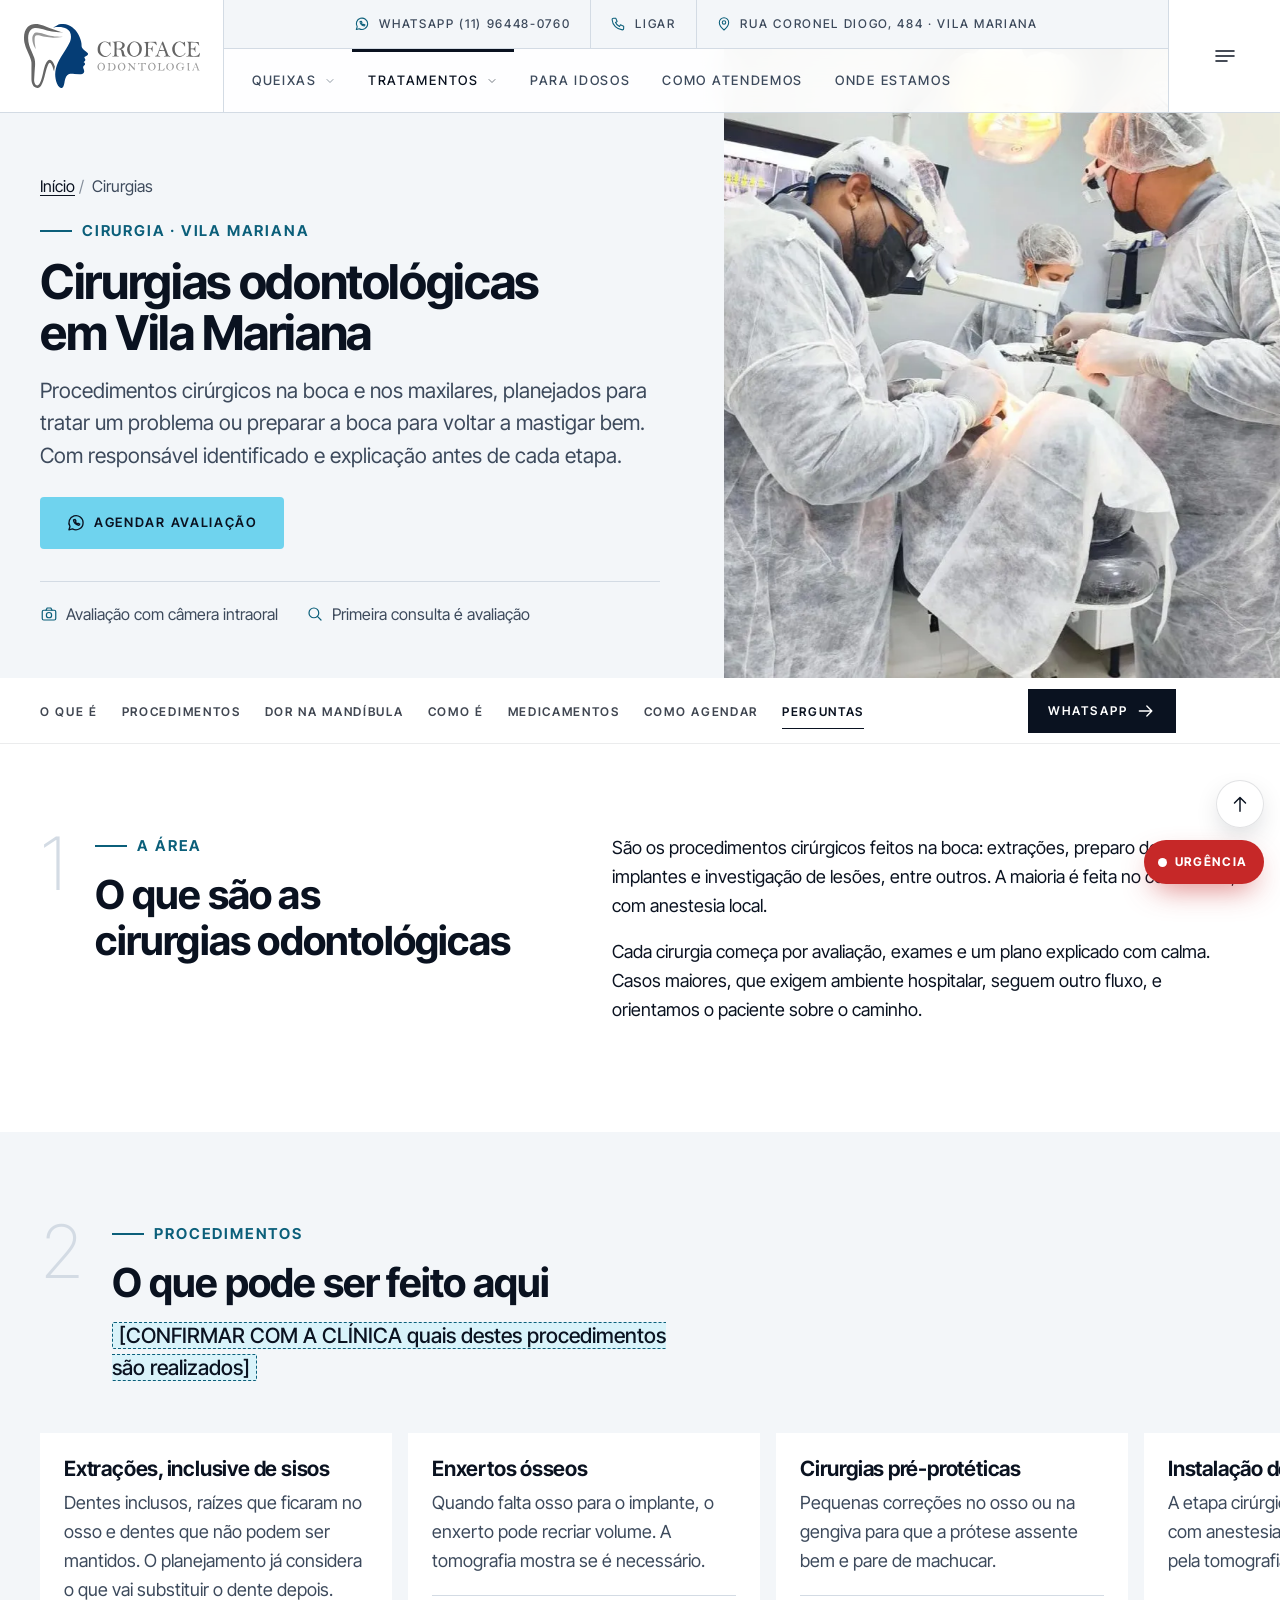
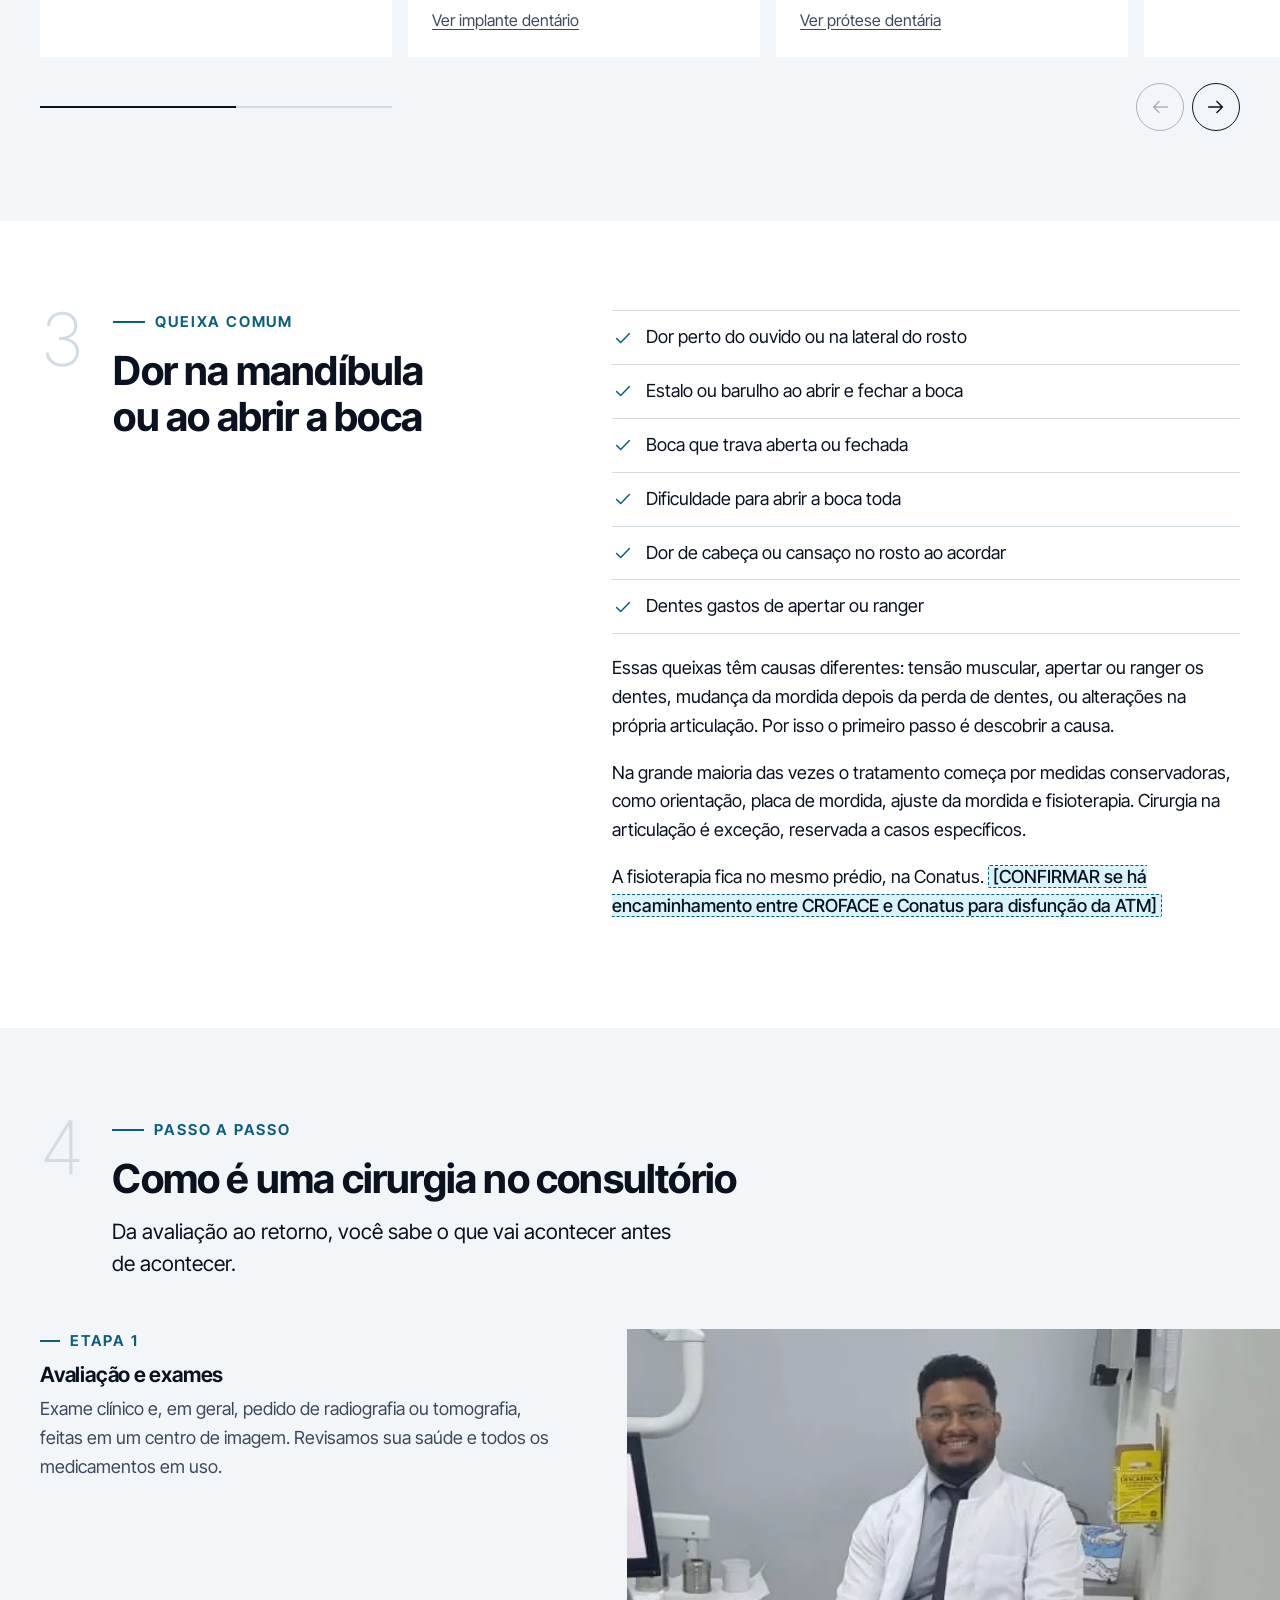
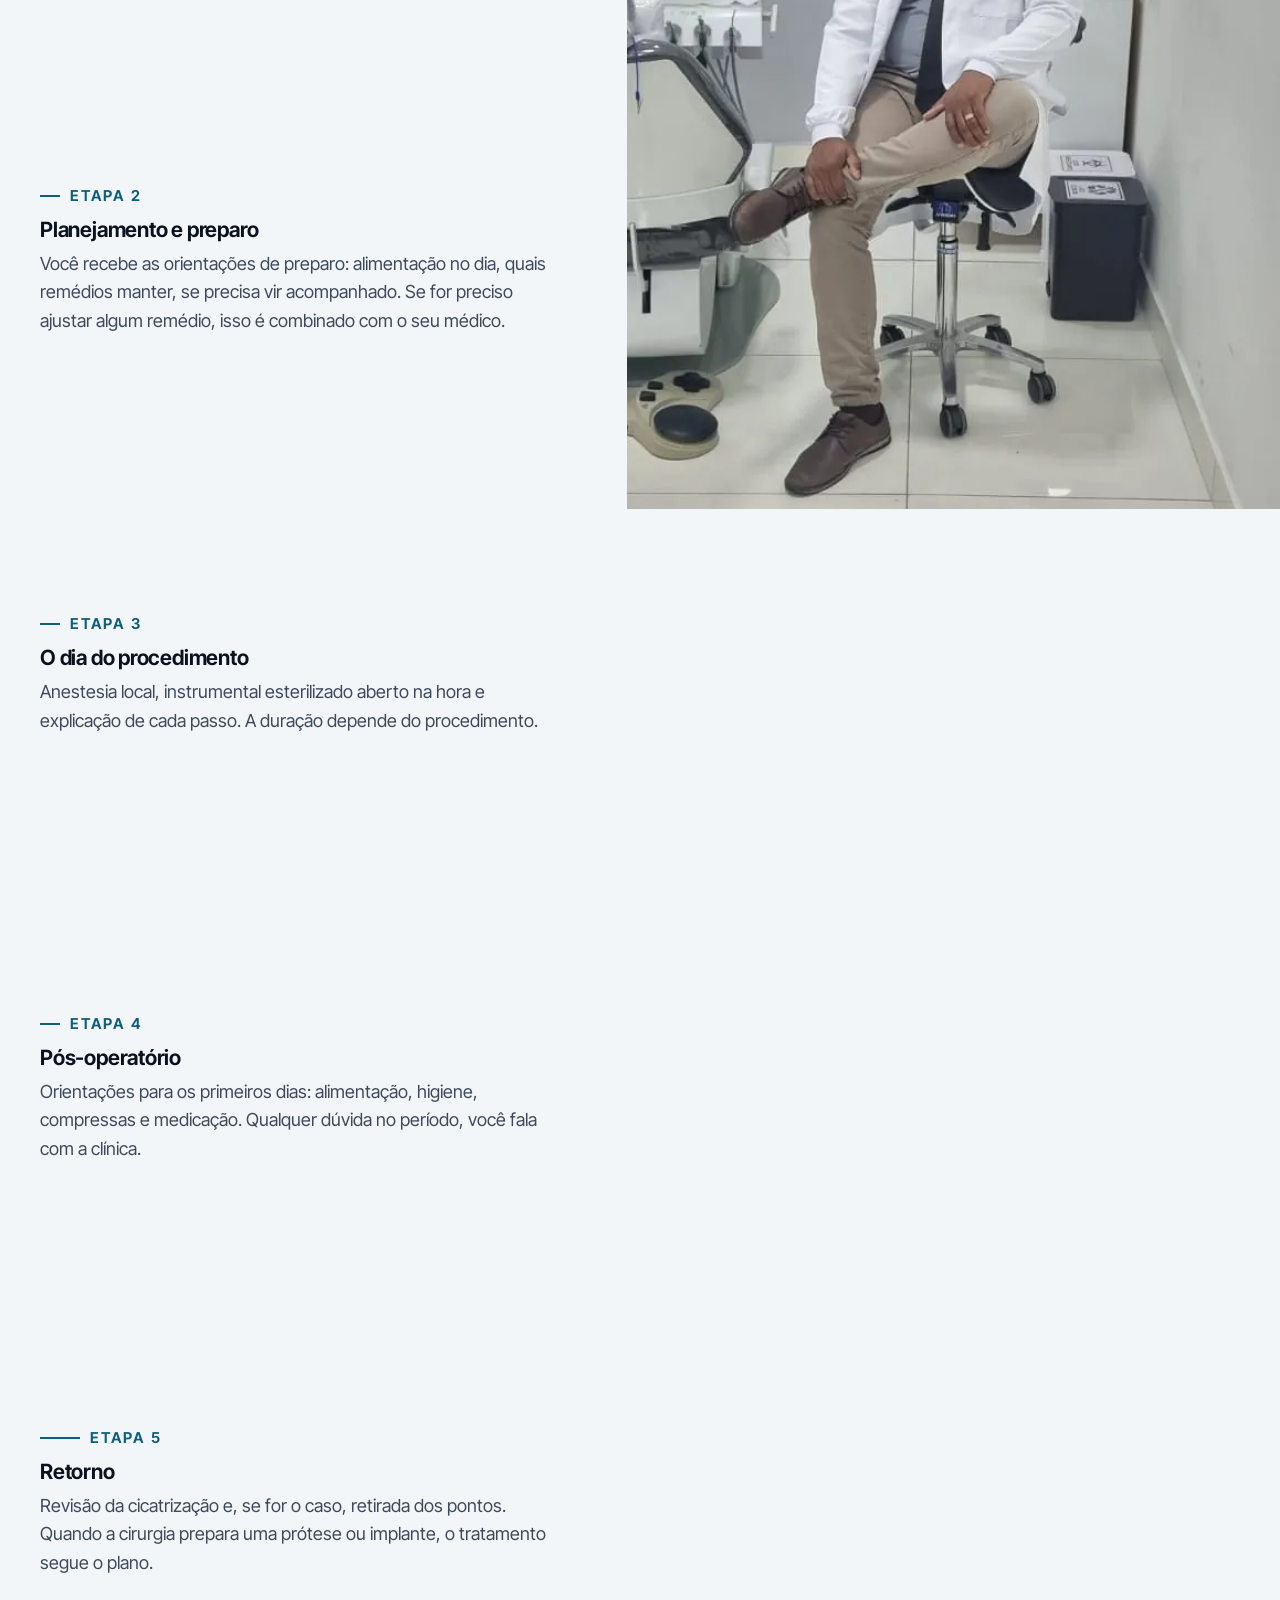
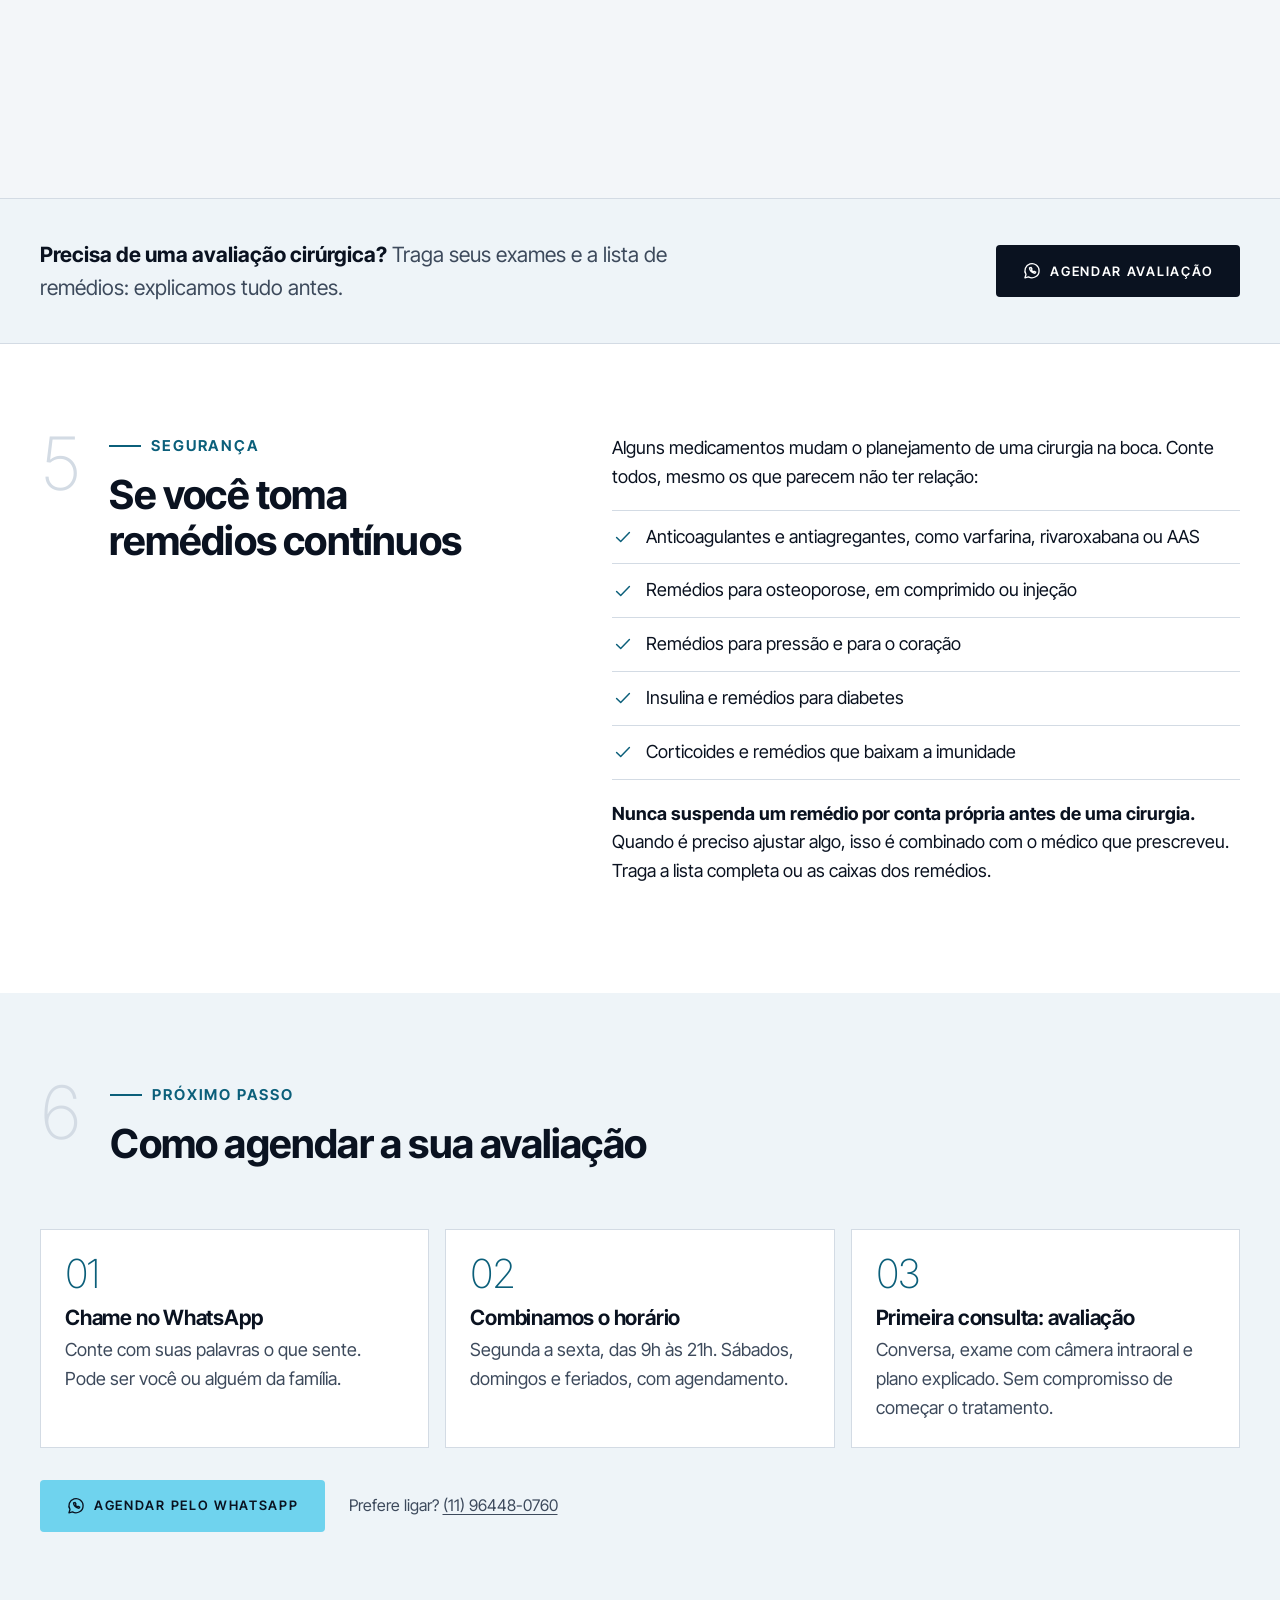
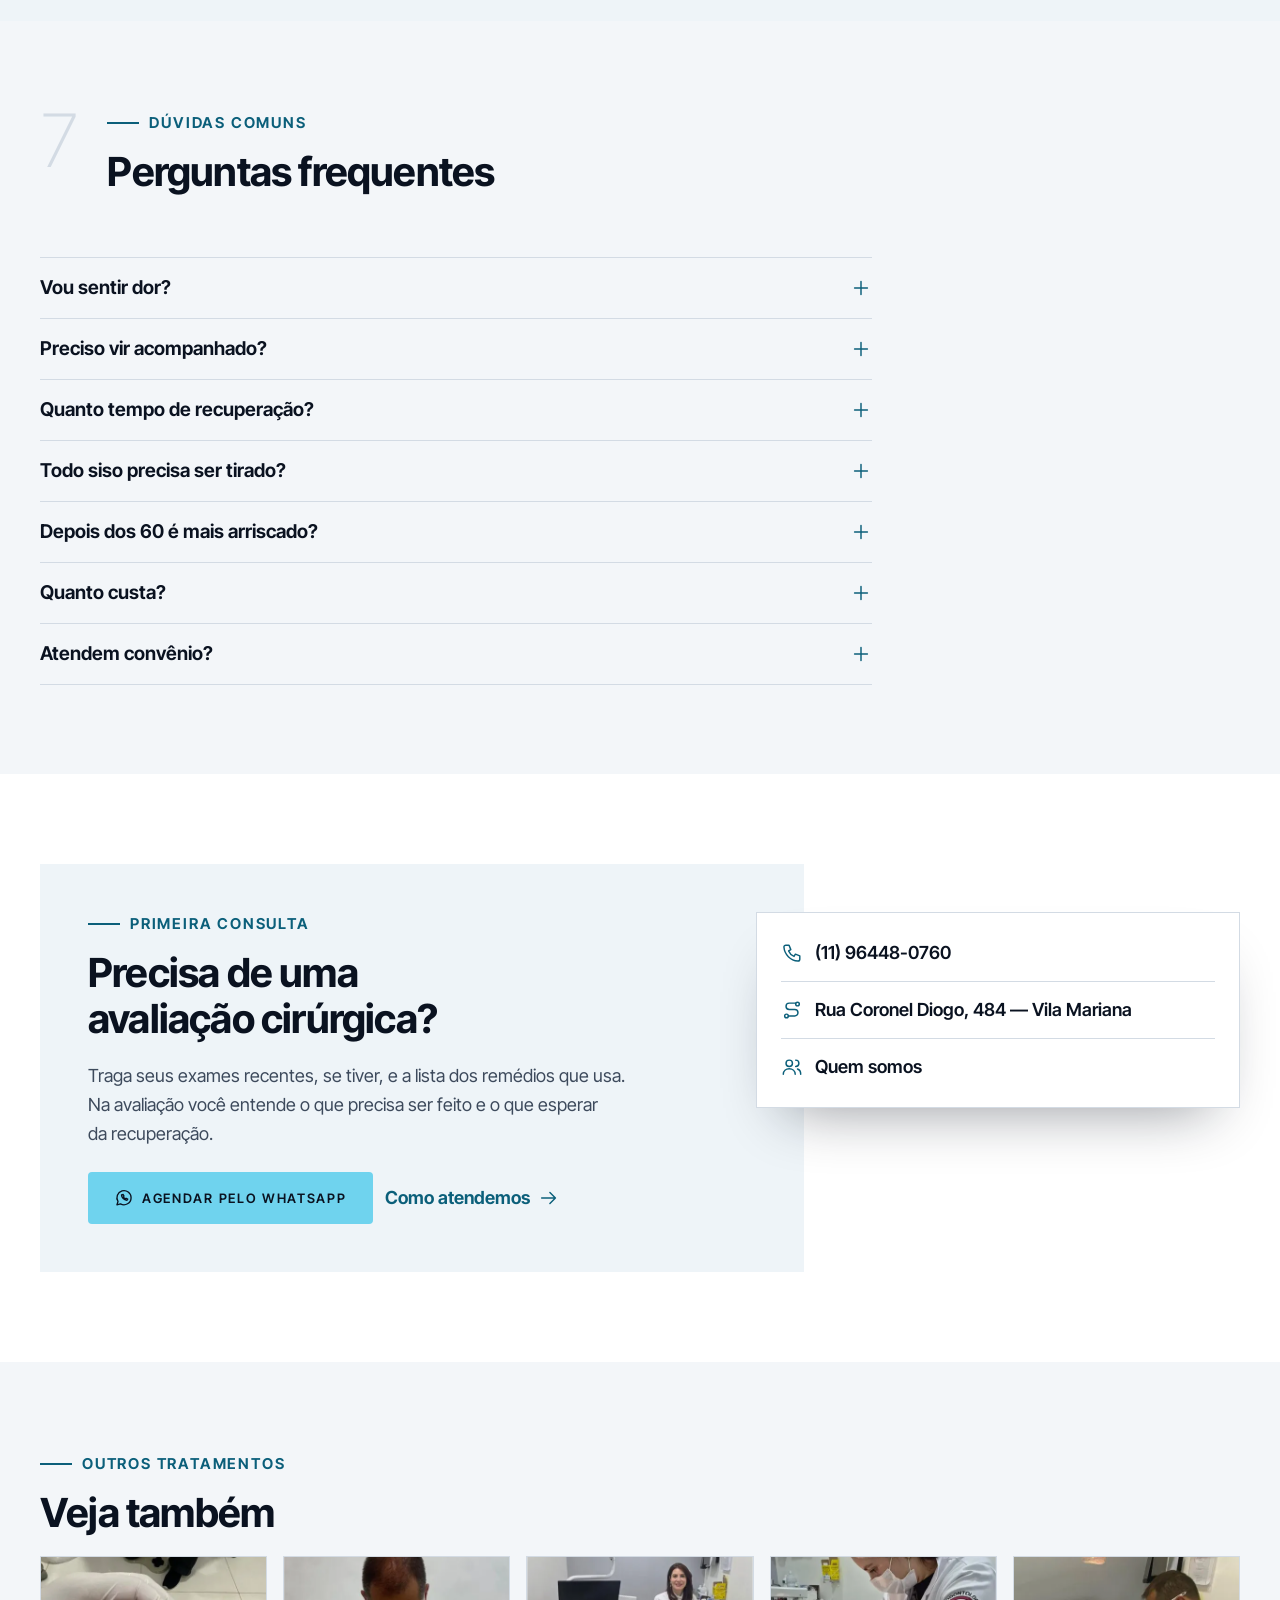
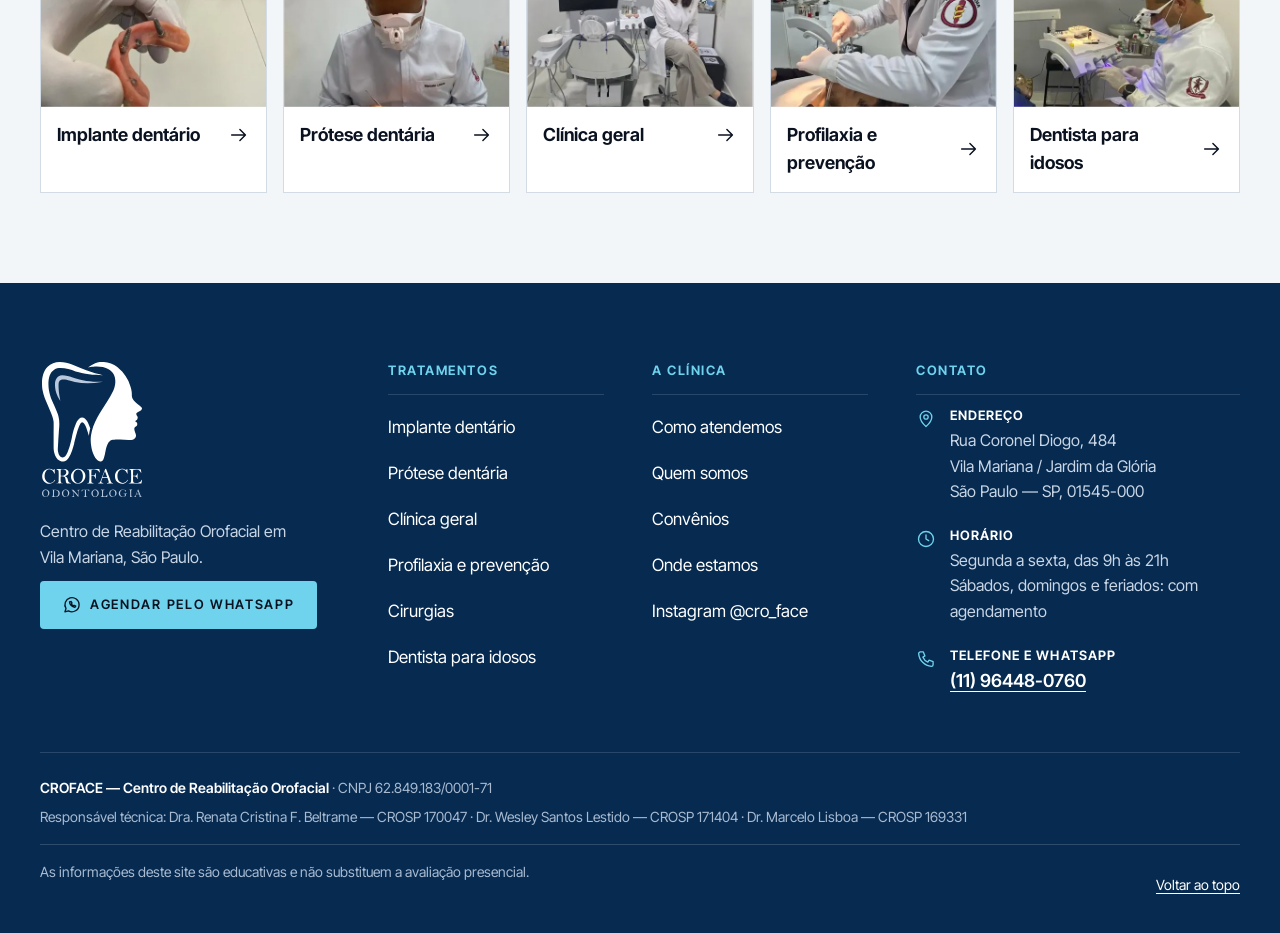
==== commit 1610a15e: "Biossegurança em tópicos, exames externos e avaliação de 1 hora - Como atendemos: galeria de 4 fotos" ====
--- a/cirurgias-odontologicas-vila-mariana/index.html
+++ b/cirurgias-odontologicas-vila-mariana/index.html
@@ -30,7 +30,7 @@
 <meta property="og:title" content="Cirurgias odontológicas em Vila Mariana">
 <meta property="og:description" content="Extrações, sisos, enxertos, dor na mandíbula e cuidados com medicamentos. Em Vila Mariana, com responsável identificado.">
 <meta property="og:url" content="https://croface.com.br/cirurgias-odontologicas-vila-mariana/">
-<meta property="og:image" content="https://croface.com.br/assets/img/cirurgia-hero.jpg">
+<meta property="og:image" content="https://croface.com.br/assets/img/cirurgia-equipe.jpg">
 <meta property="og:image:type" content="image/jpeg">
 <meta property="og:image:width" content="960">
 <meta property="og:image:height" content="720">
@@ -38,13 +38,13 @@
 <meta name="twitter:card" content="summary_large_image">
 <meta name="twitter:title" content="Cirurgias odontológicas em Vila Mariana">
 <meta name="twitter:description" content="Extrações, sisos, enxertos, dor na mandíbula e cuidados com medicamentos. Em Vila Mariana, com responsável identificado.">
-<meta name="twitter:image" content="https://croface.com.br/assets/img/cirurgia-hero.jpg">
+<meta name="twitter:image" content="https://croface.com.br/assets/img/cirurgia-equipe.jpg">
 <link rel="icon" href="/favicon.svg?v=2" type="image/svg+xml">
 <link rel="icon" href="/favicon-32.png?v=2" sizes="32x32" type="image/png">
 <link rel="apple-touch-icon" href="/apple-touch-icon.png?v=2">
 <link rel="preload" href="/assets/fonts/inter-tight-var-latin.woff2" as="font" type="font/woff2" crossorigin>
 <link rel="preload" as="image" type="image/webp" href="/assets/img/cirurgia-capa.webp" fetchpriority="high">
-<link rel="stylesheet" href="/assets/css/site.css?v=54">
+<link rel="stylesheet" href="/assets/css/site.css?v=55">
 <script src="/assets/js/site.js?v=22" defer></script>
 <script type="application/ld+json">
 {
@@ -171,7 +171,7 @@
           <a class="nav__link nav__trigger is-section" href="/#tratamentos" aria-expanded="false" aria-controls="mega-tratamentos">Tratamentos <svg class="icon icon--xs nav__caret" aria-hidden="true"><use href="/assets/icons.svg#i-chevron"/></svg></a>
           <div class="mega" id="mega-tratamentos">
             <div class="mega__inner">
-              <ul class="mega__thumbs"><li><a class="mega__thumb" href="/implante-dentario-vila-mariana/"><picture><source type="image/webp" srcset="/assets/img/implante-thumb.webp"><img src="/assets/img/implante-thumb.jpg" alt="Prótese sobre implantes nas mãos do dentista" width="480" height="360" loading="lazy" decoding="async"></picture><span>Implante dentário <svg class="icon icon--sm" aria-hidden="true"><use href="/assets/icons.svg#i-arrow"/></svg></span></a></li><li><a class="mega__thumb" href="/protese-dentaria-vila-mariana/"><picture><source type="image/webp" srcset="/assets/img/protese-thumb.webp"><img src="/assets/img/protese-thumb.jpg" alt="Dr. Marcelo Lisboa ajusta uma prótese na bancada" width="480" height="360" loading="lazy" decoding="async"></picture><span>Prótese dentária <svg class="icon icon--sm" aria-hidden="true"><use href="/assets/icons.svg#i-arrow"/></svg></span></a></li><li><a class="mega__thumb" href="/clinica-geral-vila-mariana/"><picture><source type="image/webp" srcset="/assets/img/clinica-thumb.webp"><img src="/assets/img/clinica-thumb.jpg" alt="Dra. Renata Beltrame no consultório da CROFACE" width="480" height="360" loading="lazy" decoding="async"></picture><span>Clínica geral <svg class="icon icon--sm" aria-hidden="true"><use href="/assets/icons.svg#i-arrow"/></svg></span></a></li><li><a class="mega__thumb" href="/limpeza-e-prevencao-vila-mariana/"><picture><source type="image/webp" srcset="/assets/img/prevencao-thumb.webp"><img src="/assets/img/prevencao-thumb.jpg" alt="Dra. Renata Beltrame faz a profilaxia de um paciente no consultório da CROFACE" width="480" height="360" loading="lazy" decoding="async"></picture><span>Profilaxia e prevenção <svg class="icon icon--sm" aria-hidden="true"><use href="/assets/icons.svg#i-arrow"/></svg></span></a></li><li><a class="mega__thumb" href="/cirurgias-odontologicas-vila-mariana/" aria-current="page"><picture><source type="image/webp" srcset="/assets/img/cirurgia-thumb.webp"><img src="/assets/img/cirurgia-thumb.jpg" alt="Dr. Wesley Lestido e Dr. Marcelo Lisboa durante uma cirurgia no consultório da CROFACE" width="480" height="360" loading="lazy" decoding="async"></picture><span>Cirurgias <svg class="icon icon--sm" aria-hidden="true"><use href="/assets/icons.svg#i-arrow"/></svg></span></a></li><li><a class="mega__thumb" href="/dentista-para-idosos-vila-mariana/"><picture><source type="image/webp" srcset="/assets/img/idosos-thumb.webp"><img src="/assets/img/idosos-thumb.jpg" alt="Dr. Marcelo Lisboa em atendimento a paciente idosa" width="480" height="360" loading="lazy" decoding="async"></picture><span>Dentista para idosos <svg class="icon icon--sm" aria-hidden="true"><use href="/assets/icons.svg#i-arrow"/></svg></span></a></li></ul>
+              <ul class="mega__thumbs"><li><a class="mega__thumb" href="/implante-dentario-vila-mariana/"><picture><source type="image/webp" srcset="/assets/img/implante-thumb.webp"><img src="/assets/img/implante-thumb.jpg" alt="Prótese sobre implantes nas mãos do dentista" width="480" height="360" loading="lazy" decoding="async"></picture><span>Implante dentário <svg class="icon icon--sm" aria-hidden="true"><use href="/assets/icons.svg#i-arrow"/></svg></span></a></li><li><a class="mega__thumb" href="/protese-dentaria-vila-mariana/"><picture><source type="image/webp" srcset="/assets/img/protese-thumb.webp"><img src="/assets/img/protese-thumb.jpg" alt="Dr. Marcelo Lisboa ajusta uma prótese na bancada" width="480" height="360" loading="lazy" decoding="async"></picture><span>Prótese dentária <svg class="icon icon--sm" aria-hidden="true"><use href="/assets/icons.svg#i-arrow"/></svg></span></a></li><li><a class="mega__thumb" href="/clinica-geral-vila-mariana/"><picture><source type="image/webp" srcset="/assets/img/clinica-thumb.webp"><img src="/assets/img/clinica-thumb.jpg" alt="Dra. Renata Beltrame no consultório da CROFACE" width="480" height="360" loading="lazy" decoding="async"></picture><span>Clínica geral <svg class="icon icon--sm" aria-hidden="true"><use href="/assets/icons.svg#i-arrow"/></svg></span></a></li><li><a class="mega__thumb" href="/limpeza-e-prevencao-vila-mariana/"><picture><source type="image/webp" srcset="/assets/img/profilaxia-atendimento-thumb.webp"><img src="/assets/img/profilaxia-atendimento-thumb.jpg" alt="Dra. Renata Beltrame faz a profilaxia de um paciente no consultório da CROFACE" width="480" height="360" loading="lazy" decoding="async"></picture><span>Profilaxia e prevenção <svg class="icon icon--sm" aria-hidden="true"><use href="/assets/icons.svg#i-arrow"/></svg></span></a></li><li><a class="mega__thumb" href="/cirurgias-odontologicas-vila-mariana/" aria-current="page"><picture><source type="image/webp" srcset="/assets/img/cirurgia-equipe-thumb.webp"><img src="/assets/img/cirurgia-equipe-thumb.jpg" alt="Dr. Wesley Lestido e Dr. Marcelo Lisboa durante uma cirurgia no consultório da CROFACE" width="480" height="360" loading="lazy" decoding="async"></picture><span>Cirurgias <svg class="icon icon--sm" aria-hidden="true"><use href="/assets/icons.svg#i-arrow"/></svg></span></a></li><li><a class="mega__thumb" href="/dentista-para-idosos-vila-mariana/"><picture><source type="image/webp" srcset="/assets/img/idosos-thumb.webp"><img src="/assets/img/idosos-thumb.jpg" alt="Dr. Marcelo Lisboa em atendimento a paciente idosa" width="480" height="360" loading="lazy" decoding="async"></picture><span>Dentista para idosos <svg class="icon icon--sm" aria-hidden="true"><use href="/assets/icons.svg#i-arrow"/></svg></span></a></li></ul>
               <div class="mega__foot">
                 <p>Não sabe qual é o seu caso? Tudo começa por uma avaliação.</p>
                 <a class="btn btn--outline-dark" href="/como-atendemos/">Como é a primeira consulta <svg class="icon" aria-hidden="true"><use href="/assets/icons.svg#i-arrow"/></svg></a>
@@ -276,7 +276,7 @@
   <section class="section section--tint" id="como-e" aria-labelledby="comoe-titulo">
     <div class="container">
       <header class="chapter reveal"><span class="chapter__num" aria-hidden="true">4</span><div><p class="eyebrow eyebrow--dark"><span class="rule" aria-hidden="true"></span>Passo a passo</p><h2 id="comoe-titulo">Como é uma cirurgia no consultório</h2><p class="lead">Da avaliação ao retorno, você sabe o que vai acontecer antes de acontecer.</p></div></header>
-      <div class="scrolly" data-scrolly><ol class="scrolly__steps"><li class="scrolly__step" data-media="0"><figure class="scrolly__inline"><picture><source type="image/webp" srcset="/assets/img/cirurgia-1-avaliacao.webp"><img src="/assets/img/cirurgia-1-avaliacao.jpg" alt="Tomografia odontológica analisada na tela" width="1000" height="1250" loading="lazy" decoding="async"></picture></figure><span class="step__n">Etapa 1</span><h3>Avaliação e exames</h3><p>Exame clínico e, em geral, radiografia ou tomografia. Revisamos sua saúde e todos os medicamentos em uso.</p></li><li class="scrolly__step" data-media="0"><span class="step__n">Etapa 2</span><h3>Planejamento e preparo</h3><p>Você recebe as orientações de preparo: alimentação no dia, quais remédios manter, se precisa vir acompanhado. Se for preciso ajustar algum remédio, isso é combinado com o seu médico.</p></li><li class="scrolly__step" data-media="1"><figure class="scrolly__inline"><picture><source type="image/webp" srcset="/assets/img/cirurgia-2-sala.webp"><img src="/assets/img/cirurgia-2-sala.jpg" alt="Dr. Wesley Lestido opera um paciente, com o Dr. Marcelo Lisboa auxiliando e a imagem do implante no monitor" width="899" height="1124" loading="lazy" decoding="async"></picture></figure><span class="step__n">Etapa 3</span><h3>O dia do procedimento</h3><p>Anestesia local, instrumental esterilizado aberto na hora e explicação de cada passo. A duração depende do procedimento.</p></li><li class="scrolly__step" data-media="2"><figure class="scrolly__inline"><picture><source type="image/webp" srcset="/assets/img/cirurgia-3-pos.webp"><img src="/assets/img/cirurgia-3-pos.jpg" alt="Dr. Wesley Lestido no consultório da CROFACE" width="591" height="739" loading="lazy" decoding="async"></picture></figure><span class="step__n">Etapa 4</span><h3>Pós-operatório</h3><p>Orientações para os primeiros dias: alimentação, higiene, compressas e medicação. Qualquer dúvida no período, você fala com a clínica.</p></li><li class="scrolly__step" data-media="2"><span class="step__n">Etapa 5</span><h3>Retorno</h3><p>Revisão da cicatrização e, se for o caso, retirada dos pontos. Quando a cirurgia prepara uma prótese ou implante, o tratamento segue o plano.</p></li></ol><div class="scrolly__media"><div class="scrolly__frame"><div class="scrolly__img is-active" data-index="0"><picture><source type="image/webp" srcset="/assets/img/cirurgia-1-avaliacao.webp"><img src="/assets/img/cirurgia-1-avaliacao.jpg" alt="Tomografia odontológica analisada na tela" width="1000" height="1250" loading="lazy" decoding="async"></picture></div><div class="scrolly__img" data-index="1"><picture><source type="image/webp" srcset="/assets/img/cirurgia-2-sala.webp"><img src="/assets/img/cirurgia-2-sala.jpg" alt="Dr. Wesley Lestido opera um paciente, com o Dr. Marcelo Lisboa auxiliando e a imagem do implante no monitor" width="899" height="1124" loading="lazy" decoding="async"></picture></div><div class="scrolly__img" data-index="2"><picture><source type="image/webp" srcset="/assets/img/cirurgia-3-pos.webp"><img src="/assets/img/cirurgia-3-pos.jpg" alt="Dr. Wesley Lestido no consultório da CROFACE" width="591" height="739" loading="lazy" decoding="async"></picture></div></div></div></div>
+      <div class="scrolly" data-scrolly><ol class="scrolly__steps"><li class="scrolly__step" data-media="0"><figure class="scrolly__inline"><picture><source type="image/webp" srcset="/assets/img/cirurgia-1-avaliacao.webp"><img src="/assets/img/cirurgia-1-avaliacao.jpg" alt="Tomografia odontológica analisada na tela" width="1000" height="1250" loading="lazy" decoding="async"></picture></figure><span class="step__n">Etapa 1</span><h3>Avaliação e exames</h3><p>Exame clínico e, em geral, pedido de radiografia ou tomografia, feitas em um centro de imagem. Revisamos sua saúde e todos os medicamentos em uso.</p></li><li class="scrolly__step" data-media="0"><span class="step__n">Etapa 2</span><h3>Planejamento e preparo</h3><p>Você recebe as orientações de preparo: alimentação no dia, quais remédios manter, se precisa vir acompanhado. Se for preciso ajustar algum remédio, isso é combinado com o seu médico.</p></li><li class="scrolly__step" data-media="1"><figure class="scrolly__inline"><picture><source type="image/webp" srcset="/assets/img/cirurgia-procedimento.webp"><img src="/assets/img/cirurgia-procedimento.jpg" alt="Dr. Wesley Lestido opera um paciente, com o Dr. Marcelo Lisboa auxiliando e a imagem do implante no monitor" width="899" height="1124" loading="lazy" decoding="async"></picture></figure><span class="step__n">Etapa 3</span><h3>O dia do procedimento</h3><p>Anestesia local, instrumental esterilizado aberto na hora e explicação de cada passo. A duração depende do procedimento.</p></li><li class="scrolly__step" data-media="2"><figure class="scrolly__inline"><picture><source type="image/webp" srcset="/assets/img/cirurgia-3-pos.webp"><img src="/assets/img/cirurgia-3-pos.jpg" alt="Dr. Wesley Lestido no consultório da CROFACE" width="591" height="739" loading="lazy" decoding="async"></picture></figure><span class="step__n">Etapa 4</span><h3>Pós-operatório</h3><p>Orientações para os primeiros dias: alimentação, higiene, compressas e medicação. Qualquer dúvida no período, você fala com a clínica.</p></li><li class="scrolly__step" data-media="2"><span class="step__n">Etapa 5</span><h3>Retorno</h3><p>Revisão da cicatrização e, se for o caso, retirada dos pontos. Quando a cirurgia prepara uma prótese ou implante, o tratamento segue o plano.</p></li></ol><div class="scrolly__media"><div class="scrolly__frame"><div class="scrolly__img is-active" data-index="0"><picture><source type="image/webp" srcset="/assets/img/cirurgia-1-avaliacao.webp"><img src="/assets/img/cirurgia-1-avaliacao.jpg" alt="Tomografia odontológica analisada na tela" width="1000" height="1250" loading="lazy" decoding="async"></picture></div><div class="scrolly__img" data-index="1"><picture><source type="image/webp" srcset="/assets/img/cirurgia-procedimento.webp"><img src="/assets/img/cirurgia-procedimento.jpg" alt="Dr. Wesley Lestido opera um paciente, com o Dr. Marcelo Lisboa auxiliando e a imagem do implante no monitor" width="899" height="1124" loading="lazy" decoding="async"></picture></div><div class="scrolly__img" data-index="2"><picture><source type="image/webp" srcset="/assets/img/cirurgia-3-pos.webp"><img src="/assets/img/cirurgia-3-pos.jpg" alt="Dr. Wesley Lestido no consultório da CROFACE" width="591" height="739" loading="lazy" decoding="async"></picture></div></div></div></div>
     </div>
   </section>
 
@@ -340,7 +340,7 @@
     <div class="container">
       <p class="eyebrow eyebrow--dark"><span class="rule" aria-hidden="true"></span>Outros tratamentos</p>
       <h2 id="outros-titulo">Veja também</h2>
-      <ul class="related reveal"><li><a class="related__link" href="/implante-dentario-vila-mariana/"><picture><source type="image/webp" srcset="/assets/img/implante-thumb.webp"><img src="/assets/img/implante-thumb.jpg" alt="Prótese sobre implantes nas mãos do dentista" width="480" height="360" loading="lazy" decoding="async"></picture><span>Implante dentário <svg class="icon" aria-hidden="true"><use href="/assets/icons.svg#i-arrow"/></svg></span></a></li><li><a class="related__link" href="/protese-dentaria-vila-mariana/"><picture><source type="image/webp" srcset="/assets/img/protese-thumb.webp"><img src="/assets/img/protese-thumb.jpg" alt="Dr. Marcelo Lisboa ajusta uma prótese na bancada" width="480" height="360" loading="lazy" decoding="async"></picture><span>Prótese dentária <svg class="icon" aria-hidden="true"><use href="/assets/icons.svg#i-arrow"/></svg></span></a></li><li><a class="related__link" href="/clinica-geral-vila-mariana/"><picture><source type="image/webp" srcset="/assets/img/clinica-thumb.webp"><img src="/assets/img/clinica-thumb.jpg" alt="Dra. Renata Beltrame no consultório da CROFACE" width="480" height="360" loading="lazy" decoding="async"></picture><span>Clínica geral <svg class="icon" aria-hidden="true"><use href="/assets/icons.svg#i-arrow"/></svg></span></a></li><li><a class="related__link" href="/limpeza-e-prevencao-vila-mariana/"><picture><source type="image/webp" srcset="/assets/img/prevencao-thumb.webp"><img src="/assets/img/prevencao-thumb.jpg" alt="Dra. Renata Beltrame faz a profilaxia de um paciente no consultório da CROFACE" width="480" height="360" loading="lazy" decoding="async"></picture><span>Profilaxia e prevenção <svg class="icon" aria-hidden="true"><use href="/assets/icons.svg#i-arrow"/></svg></span></a></li><li><a class="related__link" href="/dentista-para-idosos-vila-mariana/"><picture><source type="image/webp" srcset="/assets/img/idosos-thumb.webp"><img src="/assets/img/idosos-thumb.jpg" alt="Dr. Marcelo Lisboa em atendimento a uma paciente idosa" width="480" height="360" loading="lazy" decoding="async"></picture><span>Dentista para idosos <svg class="icon" aria-hidden="true"><use href="/assets/icons.svg#i-arrow"/></svg></span></a></li></ul>
+      <ul class="related reveal"><li><a class="related__link" href="/implante-dentario-vila-mariana/"><picture><source type="image/webp" srcset="/assets/img/implante-thumb.webp"><img src="/assets/img/implante-thumb.jpg" alt="Prótese sobre implantes nas mãos do dentista" width="480" height="360" loading="lazy" decoding="async"></picture><span>Implante dentário <svg class="icon" aria-hidden="true"><use href="/assets/icons.svg#i-arrow"/></svg></span></a></li><li><a class="related__link" href="/protese-dentaria-vila-mariana/"><picture><source type="image/webp" srcset="/assets/img/protese-thumb.webp"><img src="/assets/img/protese-thumb.jpg" alt="Dr. Marcelo Lisboa ajusta uma prótese na bancada" width="480" height="360" loading="lazy" decoding="async"></picture><span>Prótese dentária <svg class="icon" aria-hidden="true"><use href="/assets/icons.svg#i-arrow"/></svg></span></a></li><li><a class="related__link" href="/clinica-geral-vila-mariana/"><picture><source type="image/webp" srcset="/assets/img/clinica-thumb.webp"><img src="/assets/img/clinica-thumb.jpg" alt="Dra. Renata Beltrame no consultório da CROFACE" width="480" height="360" loading="lazy" decoding="async"></picture><span>Clínica geral <svg class="icon" aria-hidden="true"><use href="/assets/icons.svg#i-arrow"/></svg></span></a></li><li><a class="related__link" href="/limpeza-e-prevencao-vila-mariana/"><picture><source type="image/webp" srcset="/assets/img/profilaxia-atendimento-thumb.webp"><img src="/assets/img/profilaxia-atendimento-thumb.jpg" alt="Dra. Renata Beltrame faz a profilaxia de um paciente no consultório da CROFACE" width="480" height="360" loading="lazy" decoding="async"></picture><span>Profilaxia e prevenção <svg class="icon" aria-hidden="true"><use href="/assets/icons.svg#i-arrow"/></svg></span></a></li><li><a class="related__link" href="/dentista-para-idosos-vila-mariana/"><picture><source type="image/webp" srcset="/assets/img/idosos-thumb.webp"><img src="/assets/img/idosos-thumb.jpg" alt="Dr. Marcelo Lisboa em atendimento a uma paciente idosa" width="480" height="360" loading="lazy" decoding="async"></picture><span>Dentista para idosos <svg class="icon" aria-hidden="true"><use href="/assets/icons.svg#i-arrow"/></svg></span></a></li></ul>
     </div>
   </section>
 </main>
--- a/assets/css/site.css
+++ b/assets/css/site.css
@@ -1371,3 +1371,11 @@
 @media (min-width: 860px) {
   .cv__media { position: sticky; top: 0; align-self: start; height: min(92vh, 52rem); min-height: 0; }
 }
+
+/* v5 — biossegurança em tópicos explicados (substitui a galeria de fotos) */
+.bio-grid { display: grid; gap: 1.25rem; grid-template-columns: minmax(0, 1fr); }
+@media (min-width: 760px) { .bio-grid { grid-template-columns: repeat(2, minmax(0, 1fr)); } }
+.bio-card { padding: clamp(1.5rem, 3vw, 2rem); background: var(--surface); border: 1px solid var(--line); }
+.bio-card .icon { width: 1.75rem; height: 1.75rem; color: var(--accent-ink); margin-bottom: 1rem; }
+.bio-card h3 { font-size: 1.25rem; margin-bottom: .5rem; }
+.bio-card p { margin: 0; color: var(--ink-2); }
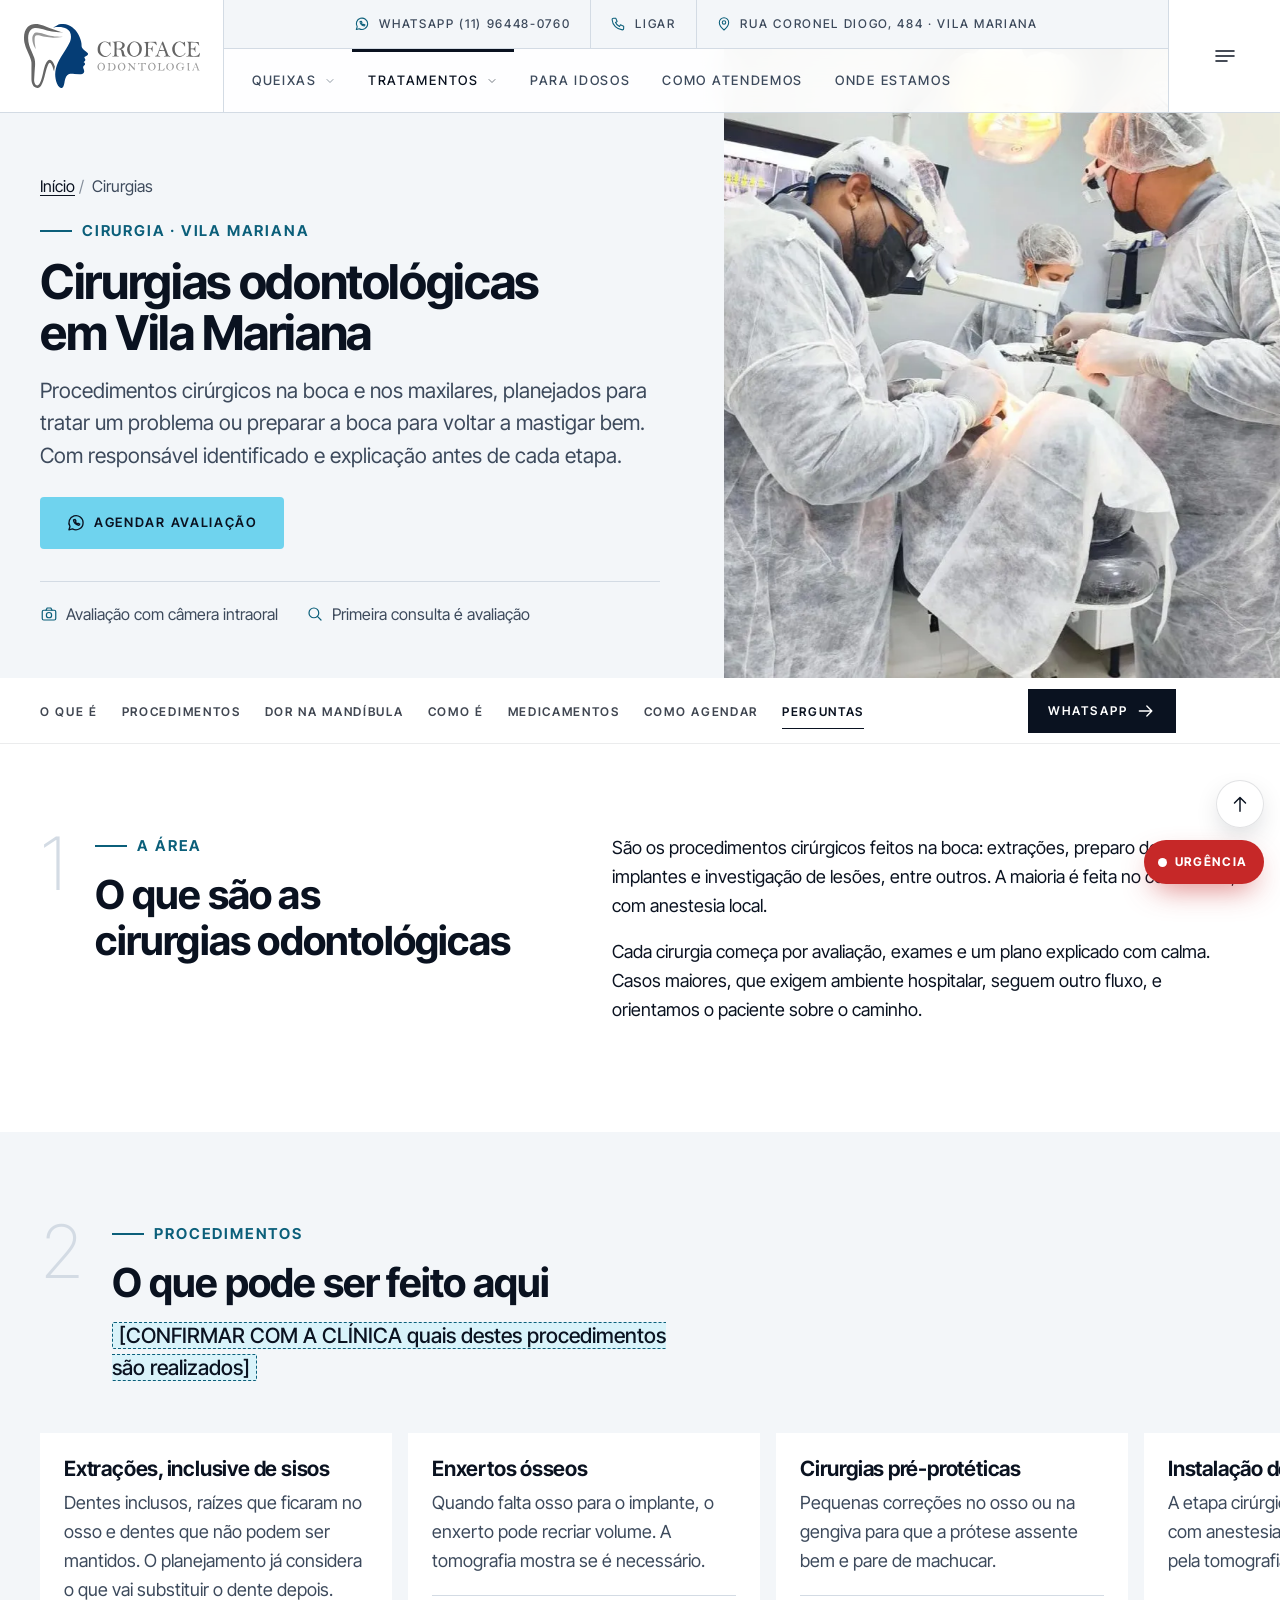
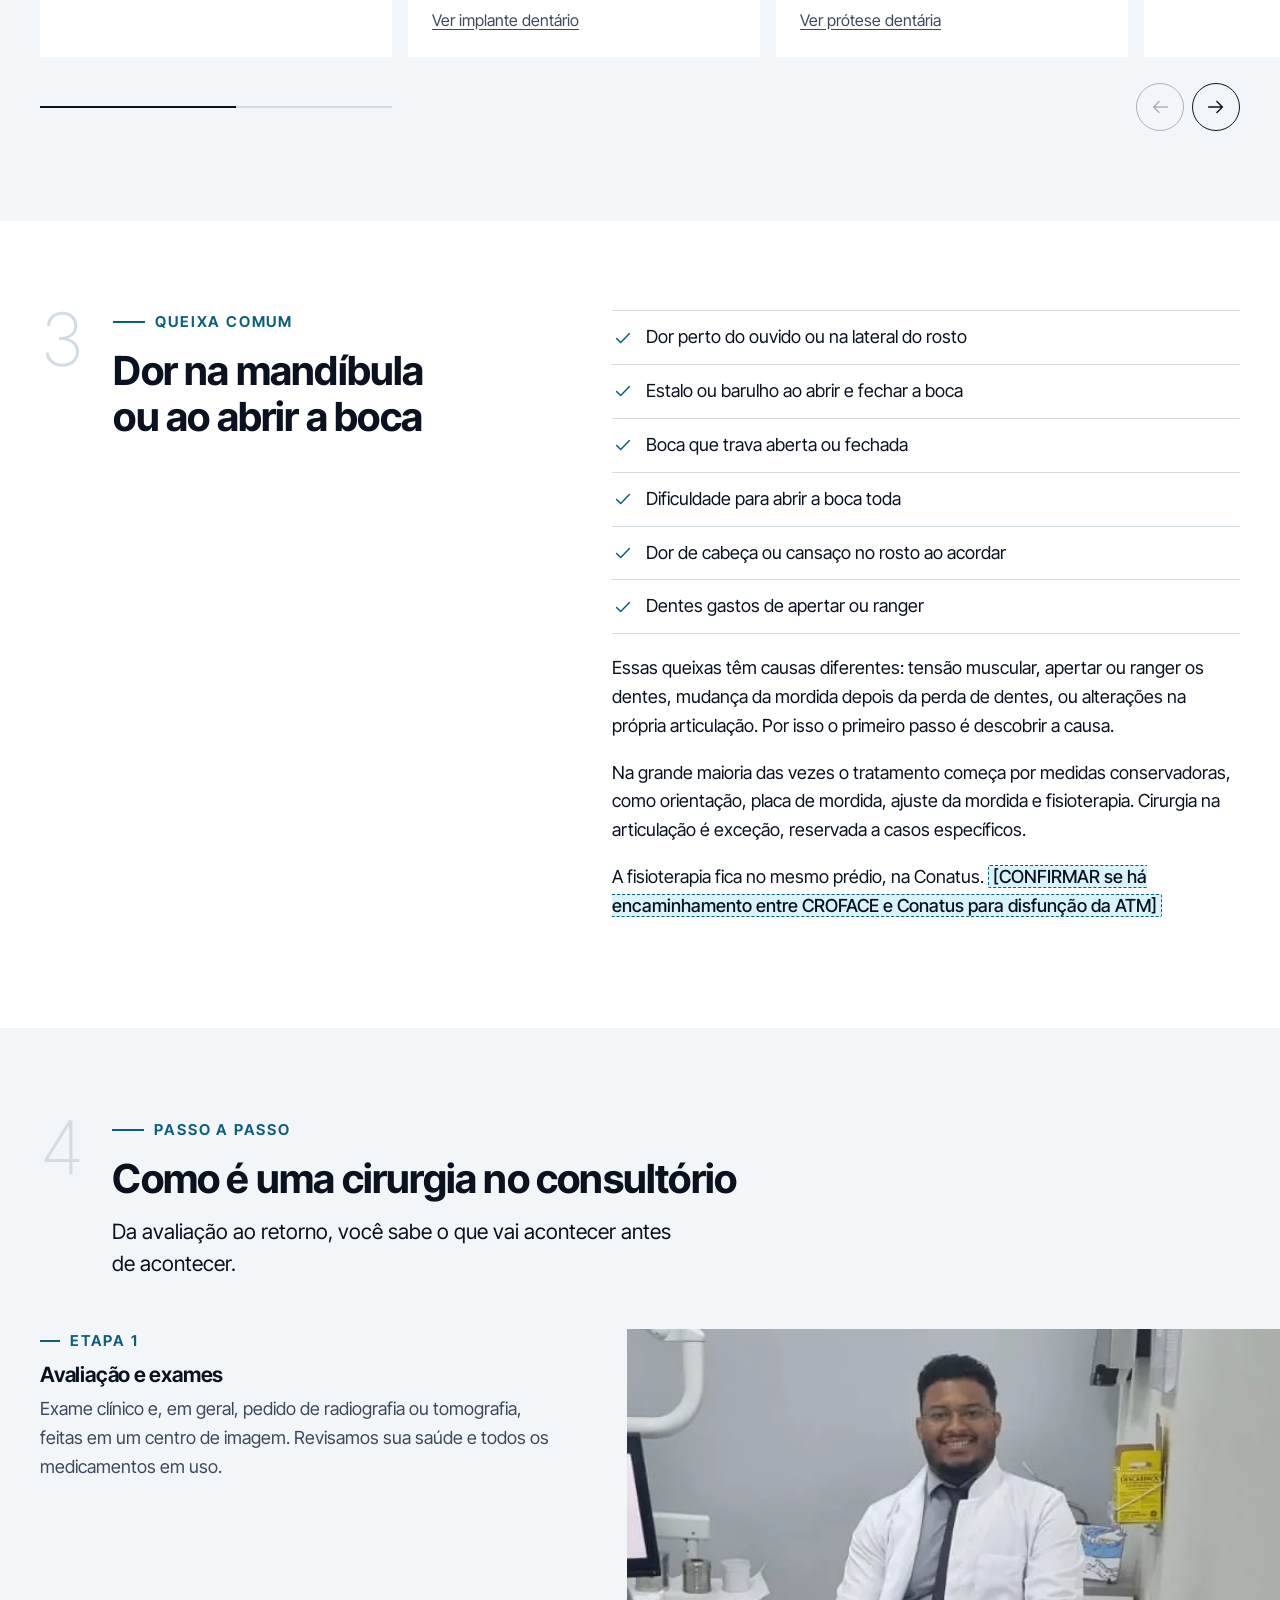
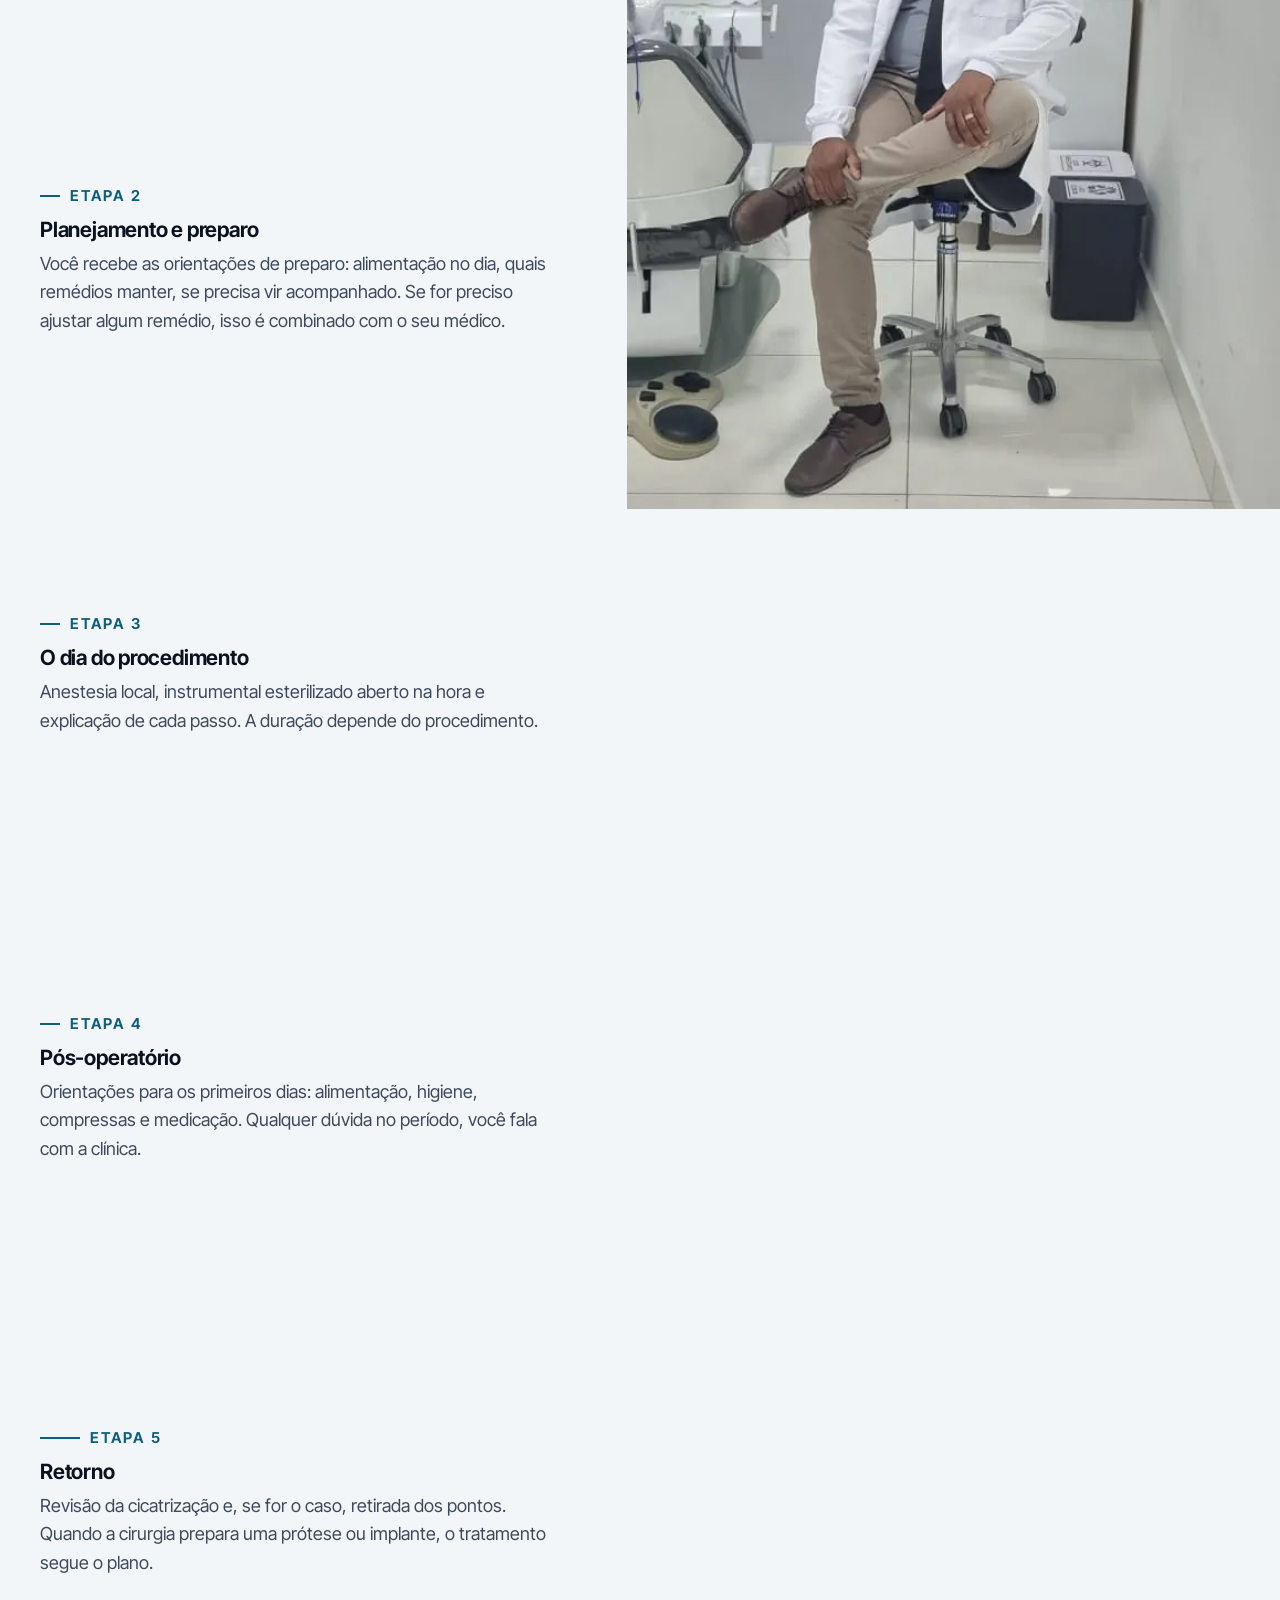
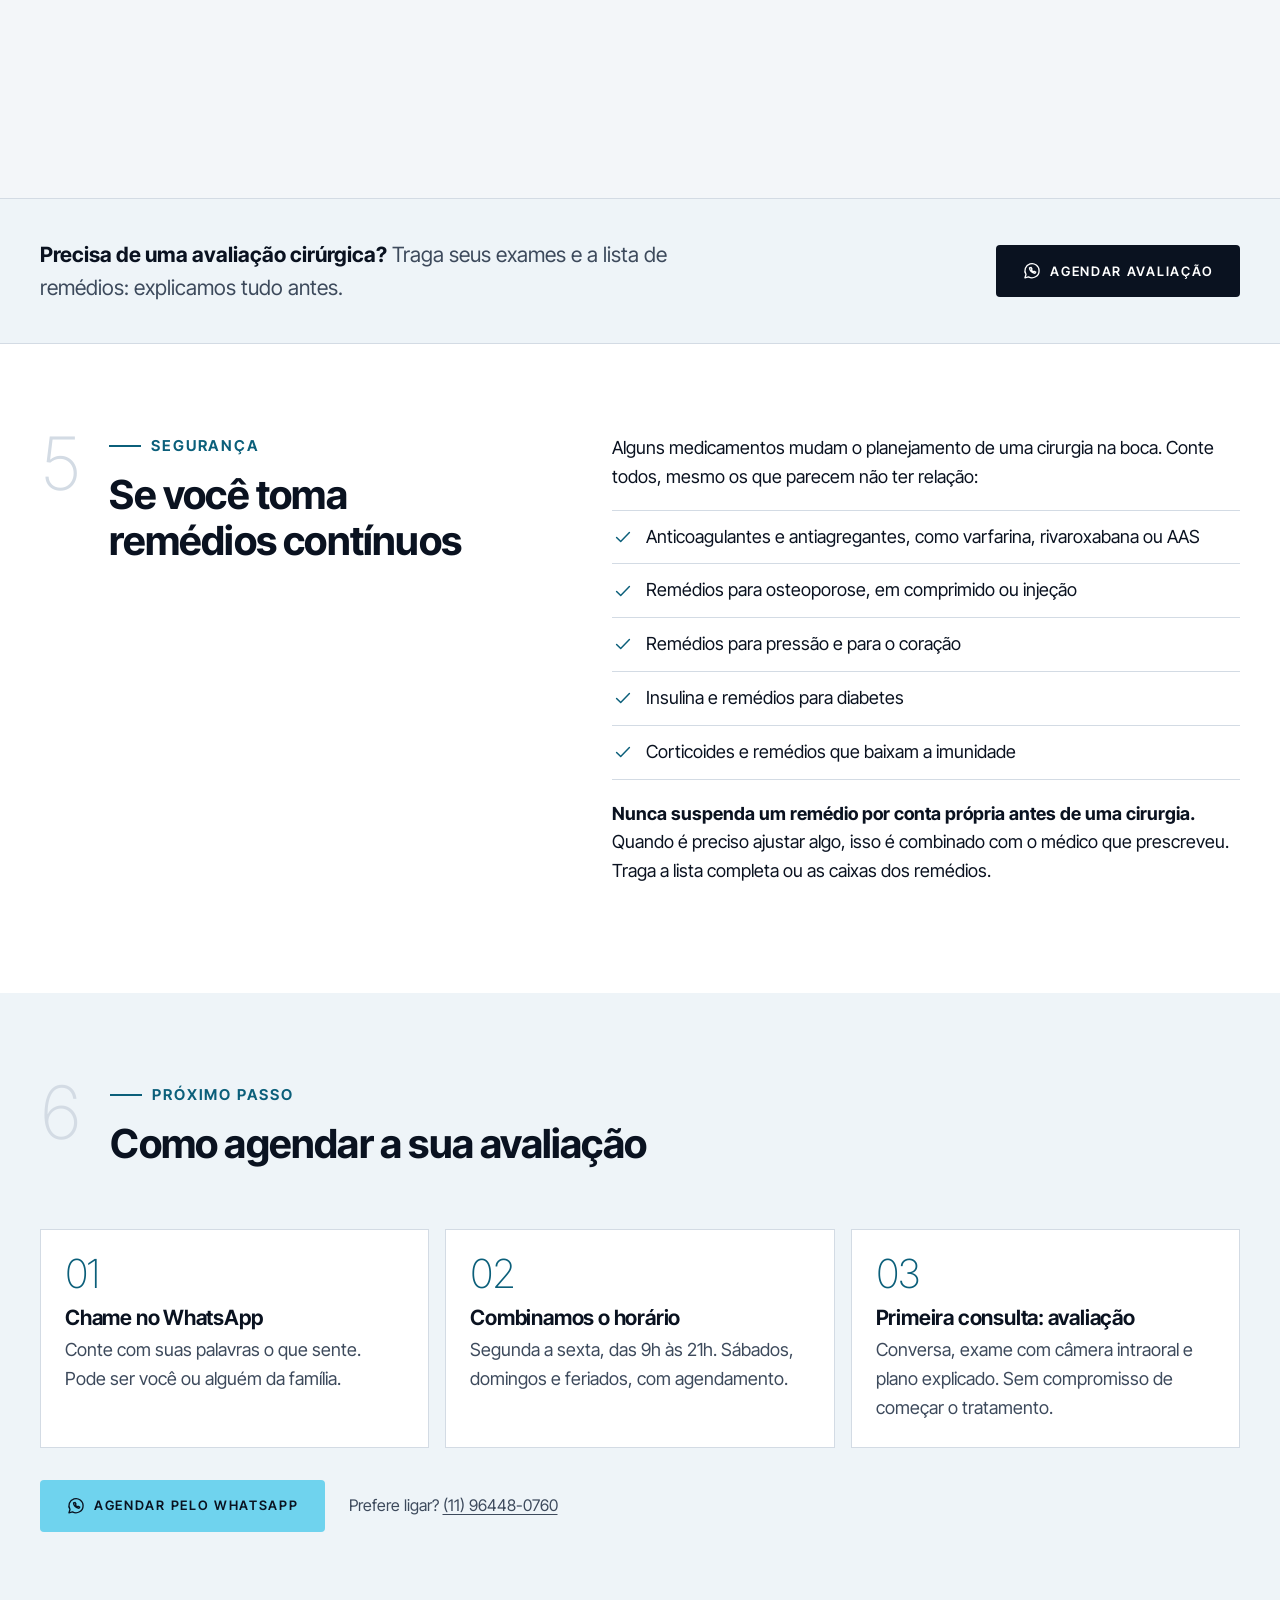
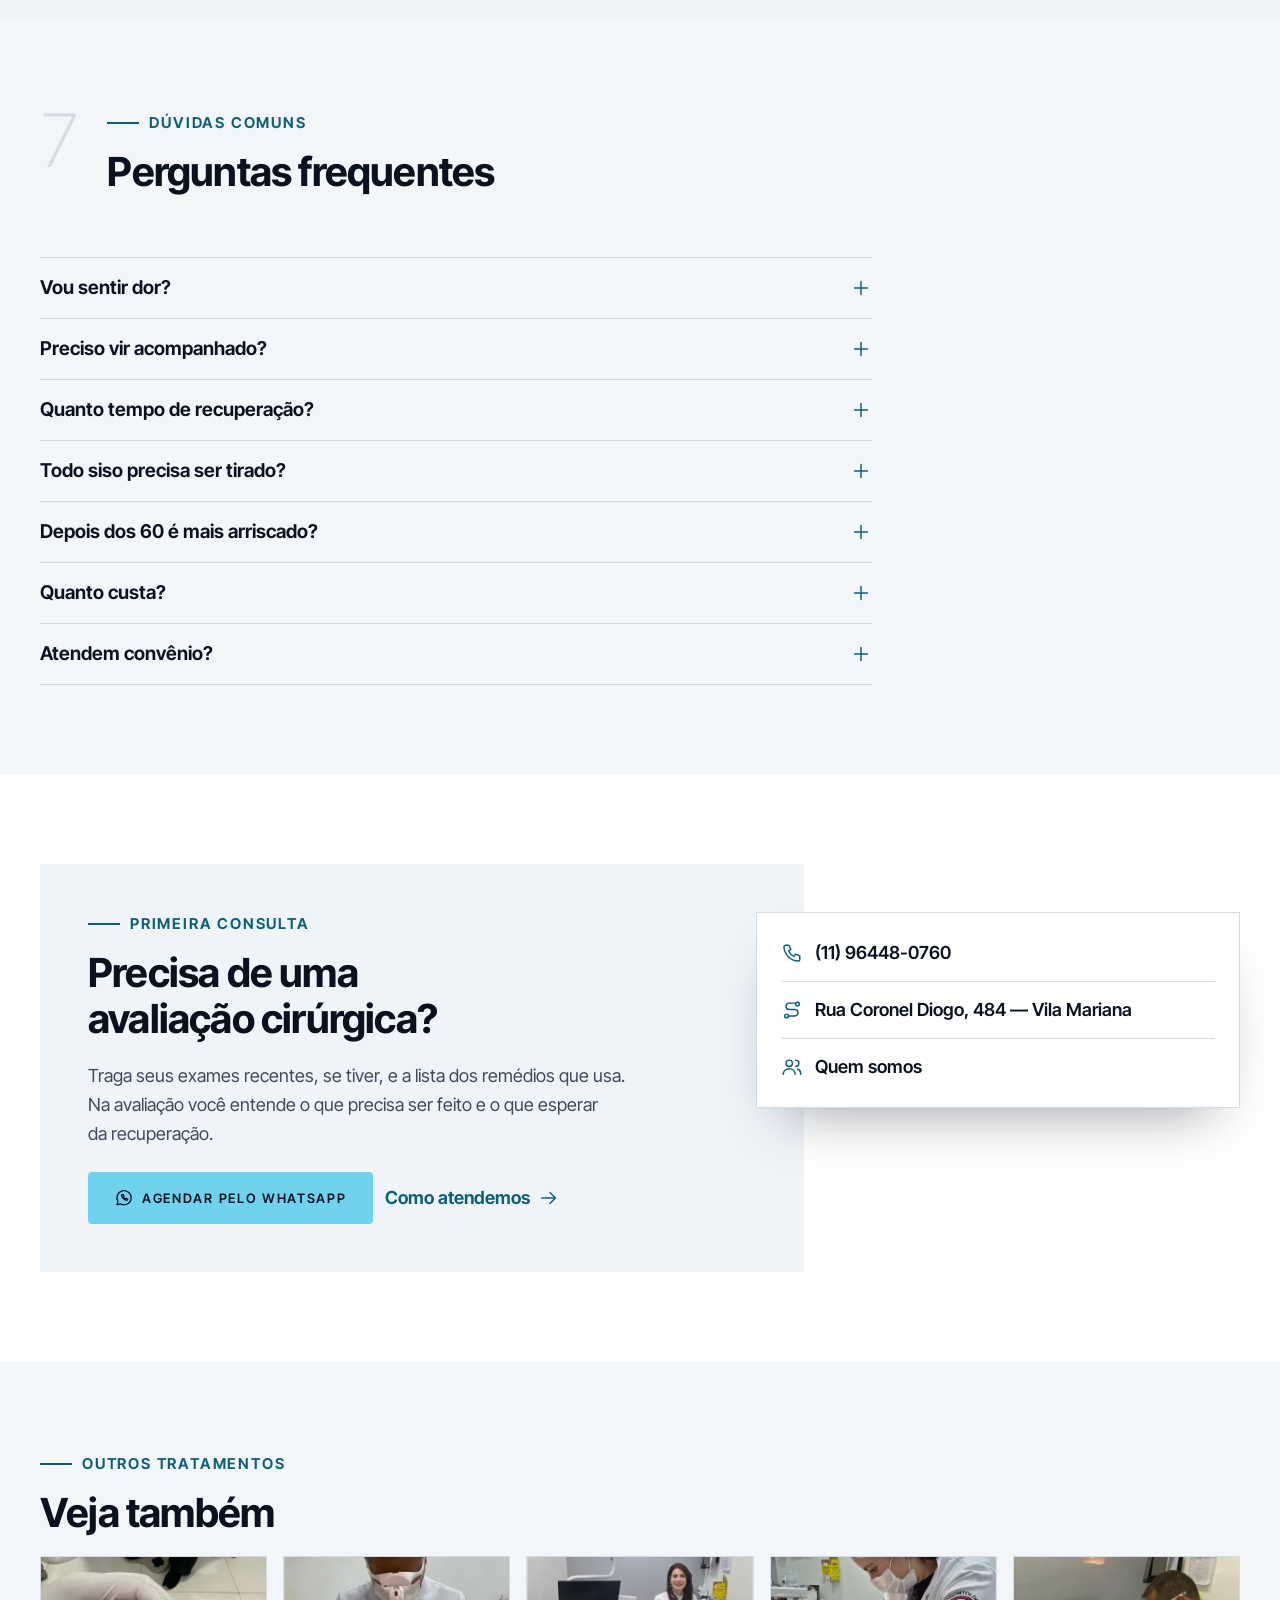
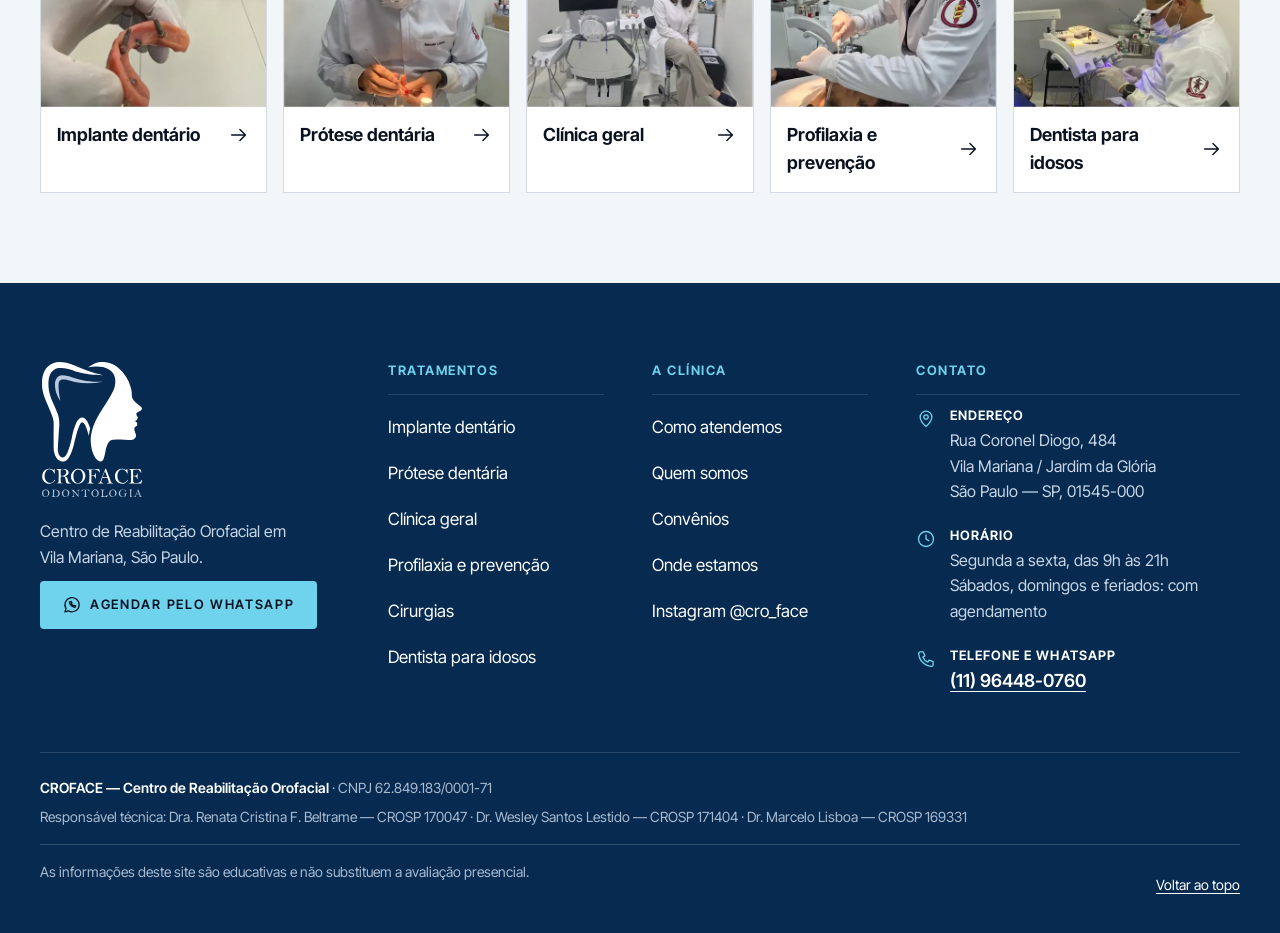
==== commit dadce462: "Abertura com o logo se desenhando e novo recorte da capa de Prótese - Abertura: na primeira página d" ====
--- a/cirurgias-odontologicas-vila-mariana/index.html
+++ b/cirurgias-odontologicas-vila-mariana/index.html
@@ -44,8 +44,9 @@
 <link rel="apple-touch-icon" href="/apple-touch-icon.png?v=2">
 <link rel="preload" href="/assets/fonts/inter-tight-var-latin.woff2" as="font" type="font/woff2" crossorigin>
 <link rel="preload" as="image" type="image/webp" href="/assets/img/cirurgia-capa.webp" fetchpriority="high">
-<link rel="stylesheet" href="/assets/css/site.css?v=55">
-<script src="/assets/js/site.js?v=22" defer></script>
+<script src="/assets/js/intro.js?v=1"></script>
+<link rel="stylesheet" href="/assets/css/site.css?v=62">
+<script src="/assets/js/site.js?v=23" defer></script>
 <script type="application/ld+json">
 {
  "@context": "https://schema.org",
@@ -136,6 +137,7 @@
 </script>
 </head>
 <body>
+<div class="intro-loader" aria-hidden="true"><svg viewBox="3446 3562 15573 20921" focusable="false"><path class="lg-tooth" pathLength="1" d="M3745.7 6936.9c0,634.5 18.4,944.6 171.0,1553.5 78.3,312.5 213.4,747.6 329.3,1034.2l680.6 1605.4c218.9,492.6 513.3,1194.3 556.2,1729.8 19.2,240.0 0.6,1468.6 0.6,1817.4 0,610.5 0,1221.0 0,1831.5 0,553.6 15.8,890.1 215.6,1375.2 19.7,47.8 46.7,118.1 74.0,166.5 108.4,192.1 140.1,244.2 275.7,406.1 36.7,43.8 73.5,78.0 116.2,111.0 248.7,192.0 392.4,266.9 746.4,267.2l2.9 0c338.6,-0.3 625.9,-286.2 809.3,-540.3 397.7,-551.1 672.9,-1513.7 839.8,-2181.5 148.1,-592.7 732.4,-3187.1 1197.8,-3187.1 446.0,0 781.2,1338.1 917.4,1756.3 16.4,50.5 30.2,101.9 42.2,144.9 9.5,34.5 9.7,39.3 20.6,72.9l35.7 71.2c0,-209.6 94.4,-687.2 144.2,-898.5 61.1,-259.6 79.9,-145.9 -12.5,-396.2 -184.1,-498.4 -544.7,-1445.8 -1161.1,-1445.8 -167.6,0 -300.6,72.5 -396.9,151.2 -312.4,255.2 -485.6,655.1 -632.6,1025.1 -52.3,131.6 -93.9,263.7 -141.9,406.2 -94.9,282.3 -278.7,1003.9 -342.6,1328.4 -142.4,723.3 -447.6,1891.3 -771.9,2543.5 -113.6,228.4 -307.5,548.1 -601.6,548.1 -520.3,0 -748.6,-735.9 -748.6,-1283.4l93.3 -1684.7c0.4,-59.6 7.0,-67.1 11.6,-108.7l70.7 -1078.9c68.3,-617.4 89.0,-1345.7 -55.5,-1940.3 -30.2,-124.1 -57.1,-240.3 -95.0,-359.5 -162.3,-511.0 -272.5,-703.8 -460.6,-1156.9l-144.9 -322.9c-24.0,-58.1 -49.4,-109.4 -74.7,-165.8 -373.6,-831.7 -748.4,-1765.5 -748.4,-2968.1 0,-846.7 193.5,-1738.1 861.2,-2146.7 327.6,-200.5 573.1,-232.9 970.3,-232.9 755.9,0 1535.1,260.8 2237.6,489.6 120.7,39.3 233.7,64.4 354.3,100.2l559.6 135.5c801.5,159.0 1365.1,247.1 2209.3,290.6 288.0,14.8 587.1,40.1 882.3,40.1 -14.7,-12.8 10.2,-2.5 -32.7,-20.6 -6.9,-2.9 -46.7,-13.1 -52.3,-14.4 -43.1,-10.3 -65.2,-15.5 -107.5,-26.1 -71.6,-18.0 -128.3,-33.5 -199.7,-54.2 -947.7,-274.7 -1766.7,-531.8 -2693.8,-902.3l-1455.2 -590.1c-585.7,-234.8 -1106.1,-370.3 -1847.4,-370.4l-2.0 0c-672.5,0.1 -1343.0,240.5 -1800.7,698.5 -600.7,601.1 -845.5,1542.6 -845.5,2376.3z"/><path class="lg-arc" pathLength="1" d="M5684.2 7164.2c0,721.2 115.4,1183.6 366.5,1785.9 22.5,54.1 41.0,82.8 63.1,137.3l206.4 381.7c33.7,51.1 131.3,209.6 166,235.0l-85.8 -488.9c-30.3,-169.0 -53.2,-321.1 -78.5,-496.2 -46.5,-321.5 -165.7,-1481.2 -38.1,-1837.5 211.6,-590.8 1139.0,-328.6 1552.8,-225.2 273.9,68.4 549.6,155.3 829.8,212.9 1350.2,277.4 2637.9,224.7 3990.7,8.6l100.3 -19.9c19.2,-7.8 15.2,-7.3 25.6,-14.5 -1971.3,0 -2904.4,-145.0 -4563.7,-690.3 -469.7,-154.3 -1542.0,-456.3 -1981.8,-160.0 -74.7,50.3 -93.5,62.9 -155.6,125.0 -235.7,235.7 -397.7,648.3 -397.7,1046.1z"/><path class="lg-face" pathLength="1" d="M10617.3 4690.9c81.1,0 603.3,-102.0 802.0,-107.0 165.5,-4.2 336.8,-26.6 534.8,-26.6 559.0,0 1275.0,106.3 1759.1,393.2 321.3,190.5 593.9,435.0 763.3,774.1 394.1,789.0 280.4,1701.4 -62.1,2482.7 -486.9,1110.4 -1377.8,2308.8 -2026.6,3387.7 -492.1,818.3 -958.8,1756.0 -1179.5,2697.5 -212.8,908.4 -223.5,1483.4 -65.9,2413.3 106.2,626.6 415.1,1545.8 915.6,1958.7 104.9,86.5 253.4,156.8 399.5,170.6l99.5 0c84.3,-8.5 164.1,-40.1 229.7,-103.2 254.1,-244.3 363.3,-936.5 436.3,-1301.6 20.2,-100.9 37.8,-184.6 60.2,-287.3 20.7,-95.2 40.5,-188.0 66.8,-280.7 130.1,-459.0 327.0,-1070.7 821.3,-1250.8 309.9,-112.9 932.5,-106.4 1284.6,-77.5l1270.8 79.5c242.5,-13.4 545.1,-31.3 757.8,-137.8 195.3,-97.8 338.3,-271.5 338.3,-557.3 0,-176.9 -86.5,-363.7 -141.3,-500.3 -378.6,-943.5 328.5,-693.6 328.5,-1130.6 0,-139.3 2.5,-246.8 -103.0,-351.5 -39.4,-39.1 -163.7,-128.6 -217.8,-143.1 25.1,-34.2 124.5,-94.1 183.8,-150.4 151.4,-143.6 203.8,-185.5 203.8,-451.2 0,-226.0 -213.9,-235.7 -213.9,-534.7 0,-184.4 650.5,-334.2 802.6,-627.8 29.9,-57.7 47.4,-107.0 53.0,-151.2l0 -59.5c-11.0,-79.6 -68.3,-145.2 -168.0,-223.1 -287.1,-224.3 -838.2,-643.4 -1056.2,-922.3 -380.2,-486.3 -259.1,-719.5 -315.2,-1275.6 -59.1,-585.9 -324.7,-1310.8 -572.6,-1806.9 -240.2,-480.7 -444.6,-763.0 -775.2,-1189.9 -30.4,-39.3 -58.0,-66.6 -91.7,-108.8l-718.1 -672.1c-564.2,-422.6 -1288.9,-756.1 -2037.2,-756.3l-258 0c-234.5,1.7 -454.1,13.0 -697.1,74.7 -145.6,36.9 -273.7,75.4 -400.1,134.6 -334.2,156.6 -652.2,372.1 -958.2,579.1l-53.2 40.3z"/><path class="lg-word" pathLength="1" d="M6553.1 20987.7l-13.3 -307.4c0,-225.7 13.3,-403.5 13.3,-628.3 173.9,0 503.8,-103.7 692.2,83.1 213.4,211.6 197.8,605.1 -130.2,773.0 -113.3,58.0 -384.8,79.6 -562.0,79.6zm-628.3 -1002.6l0 40.1c204.1,47.5 264.3,21.0 300.3,247.7 13.4,84.3 0.0,170.5 12.7,254.6 16.0,106.1 7.7,981.3 7.7,1128.6 0,469.6 -156.8,386.4 -334.2,427.8l0 40.0c109.8,25.5 852.7,25.5 962.5,0 -26.9,-101.0 -140.0,-18.7 -237.6,-96.6 -88.0,-70.3 -71.8,-123.2 -91.0,-256.5 -24.5,-170.1 -5.5,-500.9 -5.5,-689.6 179.1,-41.7 412.1,-26.3 540.7,60.8 124.5,84.3 170.2,285.9 202.2,466.1 105.8,595.8 63.6,519.5 634.7,528.9l146.2 0.2 0 -53.4c-113.9,-26.5 -236.2,-16.2 -328.8,-152.4 -138.8,-204.2 -90.4,-513.3 -261.1,-701.3l-292.3 -202.2c69.2,-5.7 254.9,-84.4 311.9,-115.8 339.6,-187.4 397.6,-835.7 -303.6,-948.5 -92.9,-14.9 -724.2,-9.3 -850.9,-5.5l-414 27.1z"/><path class="lg-word" pathLength="1" d="M8451.5 21041.2c0,-280.3 55.7,-506.0 184.4,-697.9 205.1,-305.8 516.4,-410.0 822.7,-229.0 239.2,141.3 409.9,533.3 409.9,833.3 0,349.7 -14.9,480.8 -173.6,788.9 -84.2,163.6 -264.2,334.0 -468.1,334.0 -192.8,0 -251.8,2.9 -425.5,-109.2 -249.1,-160.9 -349.8,-621.6 -349.8,-920.1zm-374.3 13.3c0,165.5 34.9,342.7 83.8,464.2 29.3,72.9 51.1,119.3 89.7,177.6 187.4,283.3 499.4,490.7 900.3,470.6 190.6,-9.5 308.2,-36.8 441.5,-105.1 225.3,-115.5 425.8,-330.1 539.1,-557.1 142.9,-286.4 147.5,-641.4 17.5,-931.4l-150.3 -237.3c-115.4,-128.1 -163.0,-201.1 -359.8,-295.2 -345.3,-165.1 -773.2,-115.8 -1082.5,116.0 -269.8,202.4 -479.3,556.3 -479.3,897.6z"/><path class="lg-word" pathLength="1" d="M16793.8 19985.1c8.4,101.8 106.8,50.5 216.7,130.8 90.8,66.3 49.7,148.7 67.6,279.9 13.9,102 5.6,218.5 9.2,338.3 1.8,62.5 19.7,90.3 12.3,157.5 -35.4,319.6 59.3,1002.8 -102.5,1128.3 -78.5,60.8 -183.1,44.7 -214.8,52.5 -57.4,14.0 -36.9,4.8 -42.0,51.4 67.8,32.5 215.4,13.4 307.4,13.3 121.7,-0.0 197.3,14.1 307.3,13.5 221.4,-1.2 411.2,13.1 641.8,13.1l628.3 0c2.8,-126.1 148.0,-477.9 93.5,-574.8 -140.7,37.5 -73.2,494.6 -909.0,494.6 -425.5,0 -427.8,-180.9 -427.8,-561.5 0,-525.8 -28.4,-466.0 79.7,-456.4 92.4,8.2 226.2,-7.8 352.2,51.1 132.8,62.2 160.5,184.8 196.3,338.4l53.4 0c0,-114.3 -6.6,-596.4 7.7,-687.5 8.4,-53.3 21.6,-180.9 -38.7,-140.3 -69.2,46.6 -33.8,346.5 -410.1,346.5l-240.6 0c0,-163.2 -5,-430.5 11.4,-576.8 5.8,-52.4 -0.0,-106.1 1.5,-158.9 1.9,-68.1 13.8,-73.3 13.8,-146.6 69.7,0 81.3,-8.2 134.3,-12.6l276.3 -10.4c122.4,10.2 267.4,5.4 378.5,62.8 139.9,72.2 212.5,164 303.3,284.8 16.6,22.1 122.3,211.7 115.6,74.2 -3.3,-68.5 -73.5,-440.2 -98.6,-492.3 -450.0,0 -867.5,10.4 -1310.1,-13.4 -68.1,-3.6 -396.8,-19.9 -414.5,0.0z"/><path class="lg-word" pathLength="1" d="M10497.0 20025.2c8.7,105.4 98.3,37.6 209.4,84.6 75.2,31.8 97.5,102.5 108.0,186.1 27.9,223.3 91.0,1650.9 -68.1,1756.6 -55.9,37.1 -138.0,22.2 -177.2,38.5 -56.8,23.7 -24.2,20.1 -18.6,32.9 7.5,17.7 -12.6,29.1 92.5,27.7l362.1 -14.6c146.5,-0.2 331.7,42.1 454.4,13.5 -12.6,-151.7 -320.8,46.1 -320.8,-320.8l0 -788.7c176.5,0 386.7,-21.9 498.3,103.3 32.6,36.6 54.8,75.4 68.4,132.0 17.2,72.0 -2.9,114.8 48.2,152.3 70.6,-18.8 54.1,-85.3 53.5,-173.7 -0.8,-124.1 14.1,-638.8 -0.0,-668.5 -129.3,2.8 -8.4,102.9 -143.4,257.6 -126.5,145.0 -313.4,116.6 -525.0,116.6 0,-105.8 8.0,-771.7 25.0,-817.1 18.3,-49.0 41.5,-44.6 104.4,-55.9 406.5,-73.2 818.5,-6.7 1044.1,341.3 13.9,21.5 29.1,52.2 52.0,62.8 84.5,38.9 31.2,-145.2 9.8,-258.5 -12.4,-66.0 -22.2,-248.3 -85.8,-248.3l-1791.4 40.1z"/><path class="lg-word" pathLength="1" d="M14668.1 21014.5c0,491.9 169.9,850.2 614.7,1069.7 419.6,207.0 894.3,98.8 1193.3,-237.5 230.6,-259.4 125.2,-358.1 32.4,-194.8 -20.5,36.2 -33.2,56.2 -56.7,90.2 -217.2,314.8 -607.3,421.0 -945.9,226.0 -175.5,-101.0 -334.3,-313.3 -401.8,-507.2 -67.2,-193.1 -66.9,-373.9 -61.9,-580.5 1.4,-60.4 16.9,-140.2 30.3,-196.9 183.2,-774.6 962.8,-980.7 1391.5,-101.2 28.0,57.5 24.5,92.6 89.1,97.9 25.2,-52.5 -5.7,-447.5 -14.0,-560.8 -6.5,-89.9 -5.4,-147.7 -52.8,-147.7 -60.1,0 -10.1,46.4 -160.4,147.0l-262.2 -125.4c-417.8,-139.3 -805.3,-17.0 -1078.0,255.6 -180.7,180.7 -317.4,491.7 -317.4,765.4z"/><path class="lg-word" pathLength="1" d="M3772.4 20987.7c0,301.4 14.2,495.7 194.9,754.2 34.3,49.2 80.2,105.1 122.2,145.1 84.2,80.2 207.1,160.7 314.7,206.6 457.5,194.9 938.2,70.4 1203.4,-286.6 16.9,-22.8 189.3,-231.1 76.3,-231.1 -42.5,0 -53.6,40.6 -72.8,74.2 -276.6,484.7 -834.9,597.2 -1253.8,89.4 -433.5,-525.5 -220.0,-1727.8 497.8,-1727.8 517.4,0 725.5,630.6 753.3,653.5 98.3,81.2 50.8,-132.2 48.7,-172.1 -8.0,-159.7 -8.7,-387.0 -40.0,-521.4 -80.1,1.7 -57.6,12.8 -97.7,62.6 -28.6,35.6 -50.7,46.7 -76.0,84.4 -414.9,-219.5 -784.6,-275.0 -1200.5,2.6 -152.4,101.7 -292.8,261.2 -367.5,434.6 -48.7,113.3 -103.0,276.6 -103.0,431.7z"/><path class="lg-word" pathLength="1" d="M12823.2 21201.6c47.4,-98.7 276.5,-820.4 360.9,-882.3 23.4,100.4 123.0,316.6 165.4,436.1 28.4,80.0 53.6,143.5 84.6,222.8l84.1 223.3c-114.6,0 -248.9,6.5 -361.0,0.0 -164.9,-9.5 -163.8,-0.0 -334.1,-0.0zm445.2 -1270.0l23.1 0c26.0,8.5 54.5,46.2 87.5,125.9l405 1052.2c74.9,207.4 149.5,413.5 228.9,613.3 31.6,79.5 84.8,219.6 137.0,277.3 113.0,125.1 254.2,32.6 264.0,150.3 -67.2,15.6 -340.6,-13.3 -467.9,-13.3 -123.6,0 -434.7,22.3 -481.2,0 7.2,-86.9 35.1,-36.4 167.7,-72.9 278.3,-76.6 -57.0,-549.8 -74.1,-755.9l-775.4 0c-15.5,186.3 -329.0,629.7 -35.1,743.6 142.5,55.2 172.9,1.3 182.1,85.2 -55.7,26.7 -300.6,0 -401.0,0 -114.2,0 -295.6,15.2 -360.9,0 13.4,-161.0 189.6,88.6 385.7,-443.1 184.3,-499.9 366.3,-1009.6 571.1,-1501.0 50.1,-120.3 92.5,-244.9 143.4,-261.6z"/><path class="lg-sub" pathLength="1" d="M5764.4 24142.8c-275.2,0 -228.1,-164 -227.7,-481.7l23.4 -377.5c22.1,-170.8 -66.1,-156.7 204.2,-156.7 428.7,0 569.3,578.5 317.1,878.6 -69.2,82.4 -170.2,137.3 -317.1,137.3zm97.7 40.1l-203.1 0c-65.5,-3.0 -103.9,-13.9 -188.6,-13.4l-294.2 0.0c113.8,-155.3 213.9,231.9 213.9,-695.1 0,-307.8 19.8,-335.4 -147.0,-374.3l0 -26.7c70.9,0 143.8,-1.6 214.5,-0.4 37,0.6 76.5,7.7 94.7,8.2 138.2,4.0 437.8,-50.1 649.6,129.6 346.1,293.7 215.6,804.4 -141.3,934.1 -63.3,23.0 -126.7,33.8 -198.3,38.1z"/><path class="lg-sub" pathLength="1" d="M11726.9 24129.4c-136.8,0 -240.7,-26.6 -312.3,-168.9 -94.7,-188.1 -111.5,-504.0 7.0,-684.5 209.2,-318.4 639.5,-167.6 639.5,358.8 0,216.1 -125.1,494.6 -334.2,494.6zm-23.2 -1069.5l55.2 0c124.7,6.6 247.5,58.7 345.6,170.4 381.1,434.2 -32.1,952.5 -391.0,952.5l-80.2 0c-275.8,0 -494.6,-263.3 -494.6,-561.4 0,-303.4 278.9,-546.5 564.9,-561.5z"/><path class="lg-sub" pathLength="1" d="M3932.8 23594.7c0,-95.5 46.8,-251.0 87.8,-313.2 235.8,-358.3 634.1,-94.0 634.1,259.7l0 133.6c0,197.8 -131.0,454.5 -320.8,454.5 -150.2,0 -243.0,-20.7 -321.4,-173.2 -38.6,-75.1 -79.6,-247.1 -79.6,-361.5zm-187.1 -13.3l0 93.5c0,257.6 237.8,508.0 494.6,508.0l80.2 0c254.5,0 534.7,-259.5 534.7,-601.6 0,-492.3 -725.0,-765.8 -1042.5,-213.7 -21.5,37.5 -67.0,156.4 -67.0,213.7z"/><path class="lg-sub" pathLength="1" d="M14414.1 24129.4c-140.5,0 -243.7,-5.6 -333.9,-160.7 -170.0,-292.5 -70.7,-855.3 253.7,-855.3l53.4 0c264.4,0 446.0,460.4 254.2,829.1 -23.1,44.4 -46.6,82.9 -83.1,117.3 -28.3,26.7 -94.7,69.5 -144.3,69.5zm-30.6 53.4l-106.8 0c-116.5,-12.2 -233.0,-64.9 -334.1,-170.1 -81.1,-84.3 -143.3,-230.2 -143.3,-391.4 0,-71.1 35.9,-179.1 61.9,-232.1 209.5,-427.9 840.9,-445.9 1019.4,19.7 145.1,378.6 -155.1,739.4 -497.0,773.8z"/><path class="lg-sub" pathLength="1" d="M6914.1 23608.1c0,-218.6 125.6,-494.6 334.2,-494.6l53.4 0c186.8,0 334.2,237.1 334.2,427.8l0 133.6c0,197.8 -131.0,454.5 -320.8,454.5 -150.2,0 -243.0,-20.7 -321.4,-173.2 -36.0,-70.1 -79.6,-241.3 -79.6,-348.1zm394.4 574.8l-100.9 0c-62.6,-5.9 -125.7,-23.1 -186.9,-53.1 -37.2,-18.2 -50.3,-23.6 -83.2,-50.4 -24.2,-19.6 -46.9,-34.8 -65.3,-54.9 -122.9,-134.6 -145.1,-250.2 -145.1,-429.7 0,-148.2 104.2,-301.9 183.4,-378.0 365.6,-350.8 926.1,-56.7 926.1,364.6 0,329.1 -247.1,574.9 -527.9,601.6z"/><path class="lg-sub" pathLength="1" d="M8170.8 23126.8c192.2,4.2 213.9,244.5 213.9,401.0 0,502.1 57.7,601.6 -187.1,601.6l0 40.1c109.2,0 396.0,21.1 467.9,-13.3 -34.8,-47.5 -17.4,-16.9 -87.9,-32.4 -130.1,-28.6 -117.4,-151.3 -127.0,-274.0 -12.2,-157.3 -12.3,-332.0 -12.3,-509.0 37.2,24.9 52.1,59.4 90.1,96.9 129.1,127.2 419.7,498.7 554.8,635.0 22.1,22.3 23.6,23.1 43.9,49.6 30.2,39.2 7.6,33.3 59.6,47.2 39.1,-81.5 14.3,-787.6 27.7,-908.0 10.7,-96.5 77.5,-134.6 186.1,-134.6l0 -40.1 -454.5 40.1c274.6,6.1 213.9,249.4 213.9,628.3 0,67.1 -12.0,59.8 -13.3,120.3 -54.0,-36.2 -162.3,-181.4 -210.3,-230.8l-152.6 -168.2c-24.1,-30.1 -25.1,-35.7 -54.7,-65.5l-149.4 -171.4c-158.4,-203.9 -141.1,-152.7 -408.7,-152.7l0 40.1z"/><path class="lg-sub" pathLength="1" d="M15243.0 23594.7l0 80.2c0,260.3 277.2,508.0 534.7,508.0 269.1,0 278.0,-18.3 521.3,-147.0l13.3 -307.4c146.9,-77.7 102.1,-5.5 147.0,-66.8 -44.7,-61.0 -131.0,-14.1 -240.1,-12.8 -93.1,1.1 -187.9,-0.5 -281.2,-0.5 20.9,78.3 58.3,17.0 134.3,52.8 85.6,40.3 66.2,173.6 66.2,281.3 0,42.6 -61.2,88.7 -91.0,109.4 -103.5,71.8 -230.9,58.3 -336.9,11.1 -142.4,-63.4 -267.1,-239.5 -267.1,-414.7 0,-195.4 -0.5,-270.8 120.0,-441.4 145.5,-205.9 494.0,-208.9 671.6,77.6 33.4,54.0 28.6,93.2 90.6,109.8 0,-68.8 -8.5,-137.5 -16.7,-210.5 -21.4,-189.7 -38.9,-70.1 -76.8,-70.1 -73.8,0 -110.3,-31.7 -162.1,-51.7 -64.4,-24.9 -128.9,-38.2 -192.1,-41.8l-67.9 0c-309.3,16.9 -567.0,265.1 -567.0,534.7z"/><path class="lg-sub" pathLength="1" d="M9668.1 23354.0l40.1 0c21.7,-93.1 81.3,-150.2 160.0,-187.5 92.2,-43.7 190.0,-35.0 294.5,-26.3 0,101.2 37.4,818.8 -12.7,923.1 -14.0,29.2 -36.3,47.9 -75.5,58.1 -75.6,19.7 -81.2,-18.1 -98.9,48.1 117.1,0 505.1,20.1 574.8,-13.3 -45.5,-62.1 -159.8,7.3 -196.9,-110.5 -27.8,-88.3 -14.9,-332.1 -16.4,-451.5 -0.8,-71.9 -12.1,-78.8 -14.5,-146.2l13.9 -307.7c191.7,0 309.3,-24.0 419.7,141.7 34.6,51.9 21.3,43.8 74.9,72.1 12.3,-53.0 -5.5,-239.9 -19.9,-260.7 -23.3,-33.6 -89.5,-21.6 -134.6,-14.4 -161.8,26 -940.6,-5.7 -941.5,-5.5 -65.3,14.3 -66.8,212.4 -66.8,280.7z"/><path class="lg-sub" pathLength="1" d="M12555.8 23113.4c111.1,2.4 173.8,60.0 173.8,173.8l0 681.8c0,123.2 -66.4,171.1 -187.1,173.8l0 26.7c97.6,22.7 773.2,0 962.5,0 8.9,-107.6 53.4,-237.3 53.4,-347.5l-40.1 0c-22.3,95.7 -170.4,253.1 -264.6,283.4 -28.3,9.1 -215.3,23.5 -249.5,17.9 -159.4,-25.8 -114.0,-198.3 -114.0,-488.5 0,-131.8 14.5,-231.7 12.9,-347.9 -2.2,-168.2 59.2,-143.5 187.5,-173.4l0 -26.7c-96.8,-23.1 -51.8,-15.3 -164.5,-3.2 -52.6,5.6 -65.4,-7.2 -116.1,-10.1 -78.9,-4.5 -173.4,0.0 -254.1,0.0l0 40.1z"/><path class="lg-sub" pathLength="1" d="M18090.6 23260.5c22.7,97.5 129.3,294.4 160.4,427.8l-334.2 0c4.5,-54.2 87.5,-257.3 116.3,-324.7l57.4 -103.0zm628.3 882.3l0 40.0c-57.9,-1.2 -54.7,-11.9 -119.8,-13.8l-361.4 -26.2c111.7,-26.0 167.8,-12.2 119.3,-159.2 -20.5,-62.3 -52.3,-172.4 -79.2,-228.4l-387.7 0c-46.6,97.2 -80.2,190.3 -80.2,334.2 66.9,44.8 60.2,33.2 147.0,53.4l-387.7 26.7c18.8,-70.5 58.6,-15.9 124.3,-89.5 64.9,-72.8 253.2,-627.5 309.0,-760.4 74.1,-176.4 81.0,-257.7 168.1,-259.6l228.9 586.5c36.7,102.2 71.1,196.5 112.8,301.6 42.4,107.2 64.3,191.5 206.3,194.7z"/><path class="lg-sub" pathLength="1" d="M16807.2 23086.7c64.4,87.9 135.3,-50.7 133.7,267.3 -0.7,145.6 13.3,248.7 13.3,401.1 0,124.9 -13.3,203.2 -13.3,334.2 -138.4,92.7 -68.2,-4.2 -120.3,66.8 69.2,33.2 336.1,13.3 441.1,13.3 -45.5,-170.4 -160.4,239.3 -160.4,-601.6 0,-622.8 73.6,-362.8 160.4,-481.2 -43.3,-24.3 -437.0,-21.3 -454.5,0z"/></svg></div>
 <a class="skip-link" href="#conteudo">Pular para o conteúdo</a>
 
 <!-- ============================================================
@@ -171,7 +173,7 @@
           <a class="nav__link nav__trigger is-section" href="/#tratamentos" aria-expanded="false" aria-controls="mega-tratamentos">Tratamentos <svg class="icon icon--xs nav__caret" aria-hidden="true"><use href="/assets/icons.svg#i-chevron"/></svg></a>
           <div class="mega" id="mega-tratamentos">
             <div class="mega__inner">
-              <ul class="mega__thumbs"><li><a class="mega__thumb" href="/implante-dentario-vila-mariana/"><picture><source type="image/webp" srcset="/assets/img/implante-thumb.webp"><img src="/assets/img/implante-thumb.jpg" alt="Prótese sobre implantes nas mãos do dentista" width="480" height="360" loading="lazy" decoding="async"></picture><span>Implante dentário <svg class="icon icon--sm" aria-hidden="true"><use href="/assets/icons.svg#i-arrow"/></svg></span></a></li><li><a class="mega__thumb" href="/protese-dentaria-vila-mariana/"><picture><source type="image/webp" srcset="/assets/img/protese-thumb.webp"><img src="/assets/img/protese-thumb.jpg" alt="Dr. Marcelo Lisboa ajusta uma prótese na bancada" width="480" height="360" loading="lazy" decoding="async"></picture><span>Prótese dentária <svg class="icon icon--sm" aria-hidden="true"><use href="/assets/icons.svg#i-arrow"/></svg></span></a></li><li><a class="mega__thumb" href="/clinica-geral-vila-mariana/"><picture><source type="image/webp" srcset="/assets/img/clinica-thumb.webp"><img src="/assets/img/clinica-thumb.jpg" alt="Dra. Renata Beltrame no consultório da CROFACE" width="480" height="360" loading="lazy" decoding="async"></picture><span>Clínica geral <svg class="icon icon--sm" aria-hidden="true"><use href="/assets/icons.svg#i-arrow"/></svg></span></a></li><li><a class="mega__thumb" href="/limpeza-e-prevencao-vila-mariana/"><picture><source type="image/webp" srcset="/assets/img/profilaxia-atendimento-thumb.webp"><img src="/assets/img/profilaxia-atendimento-thumb.jpg" alt="Dra. Renata Beltrame faz a profilaxia de um paciente no consultório da CROFACE" width="480" height="360" loading="lazy" decoding="async"></picture><span>Profilaxia e prevenção <svg class="icon icon--sm" aria-hidden="true"><use href="/assets/icons.svg#i-arrow"/></svg></span></a></li><li><a class="mega__thumb" href="/cirurgias-odontologicas-vila-mariana/" aria-current="page"><picture><source type="image/webp" srcset="/assets/img/cirurgia-equipe-thumb.webp"><img src="/assets/img/cirurgia-equipe-thumb.jpg" alt="Dr. Wesley Lestido e Dr. Marcelo Lisboa durante uma cirurgia no consultório da CROFACE" width="480" height="360" loading="lazy" decoding="async"></picture><span>Cirurgias <svg class="icon icon--sm" aria-hidden="true"><use href="/assets/icons.svg#i-arrow"/></svg></span></a></li><li><a class="mega__thumb" href="/dentista-para-idosos-vila-mariana/"><picture><source type="image/webp" srcset="/assets/img/idosos-thumb.webp"><img src="/assets/img/idosos-thumb.jpg" alt="Dr. Marcelo Lisboa em atendimento a paciente idosa" width="480" height="360" loading="lazy" decoding="async"></picture><span>Dentista para idosos <svg class="icon icon--sm" aria-hidden="true"><use href="/assets/icons.svg#i-arrow"/></svg></span></a></li></ul>
+              <ul class="mega__thumbs"><li><a class="mega__thumb" href="/implante-dentario-vila-mariana/"><picture><source type="image/webp" srcset="/assets/img/implante-thumb.webp"><img src="/assets/img/implante-thumb.jpg" alt="Prótese sobre implantes nas mãos do dentista" width="480" height="360" loading="lazy" decoding="async"></picture><span>Implante dentário <svg class="icon icon--sm" aria-hidden="true"><use href="/assets/icons.svg#i-arrow"/></svg></span></a></li><li><a class="mega__thumb" href="/protese-dentaria-vila-mariana/"><picture><source type="image/webp" srcset="/assets/img/protese-capa-thumb.webp"><img src="/assets/img/protese-capa-thumb.jpg" alt="Dr. Marcelo Lisboa ajusta uma prótese na bancada" width="480" height="360" loading="lazy" decoding="async"></picture><span>Prótese dentária <svg class="icon icon--sm" aria-hidden="true"><use href="/assets/icons.svg#i-arrow"/></svg></span></a></li><li><a class="mega__thumb" href="/clinica-geral-vila-mariana/"><picture><source type="image/webp" srcset="/assets/img/clinica-thumb.webp"><img src="/assets/img/clinica-thumb.jpg" alt="Dra. Renata Beltrame no consultório da CROFACE" width="480" height="360" loading="lazy" decoding="async"></picture><span>Clínica geral <svg class="icon icon--sm" aria-hidden="true"><use href="/assets/icons.svg#i-arrow"/></svg></span></a></li><li><a class="mega__thumb" href="/limpeza-e-prevencao-vila-mariana/"><picture><source type="image/webp" srcset="/assets/img/profilaxia-atendimento-thumb.webp"><img src="/assets/img/profilaxia-atendimento-thumb.jpg" alt="Dra. Renata Beltrame faz a profilaxia de um paciente no consultório da CROFACE" width="480" height="360" loading="lazy" decoding="async"></picture><span>Profilaxia e prevenção <svg class="icon icon--sm" aria-hidden="true"><use href="/assets/icons.svg#i-arrow"/></svg></span></a></li><li><a class="mega__thumb" href="/cirurgias-odontologicas-vila-mariana/" aria-current="page"><picture><source type="image/webp" srcset="/assets/img/cirurgia-equipe-thumb.webp"><img src="/assets/img/cirurgia-equipe-thumb.jpg" alt="Dr. Wesley Lestido e Dr. Marcelo Lisboa durante uma cirurgia no consultório da CROFACE" width="480" height="360" loading="lazy" decoding="async"></picture><span>Cirurgias <svg class="icon icon--sm" aria-hidden="true"><use href="/assets/icons.svg#i-arrow"/></svg></span></a></li><li><a class="mega__thumb" href="/dentista-para-idosos-vila-mariana/"><picture><source type="image/webp" srcset="/assets/img/idosos-thumb.webp"><img src="/assets/img/idosos-thumb.jpg" alt="Dr. Marcelo Lisboa em atendimento a paciente idosa" width="480" height="360" loading="lazy" decoding="async"></picture><span>Dentista para idosos <svg class="icon icon--sm" aria-hidden="true"><use href="/assets/icons.svg#i-arrow"/></svg></span></a></li></ul>
               <div class="mega__foot">
                 <p>Não sabe qual é o seu caso? Tudo começa por uma avaliação.</p>
                 <a class="btn btn--outline-dark" href="/como-atendemos/">Como é a primeira consulta <svg class="icon" aria-hidden="true"><use href="/assets/icons.svg#i-arrow"/></svg></a>
@@ -276,7 +278,7 @@
   <section class="section section--tint" id="como-e" aria-labelledby="comoe-titulo">
     <div class="container">
       <header class="chapter reveal"><span class="chapter__num" aria-hidden="true">4</span><div><p class="eyebrow eyebrow--dark"><span class="rule" aria-hidden="true"></span>Passo a passo</p><h2 id="comoe-titulo">Como é uma cirurgia no consultório</h2><p class="lead">Da avaliação ao retorno, você sabe o que vai acontecer antes de acontecer.</p></div></header>
-      <div class="scrolly" data-scrolly><ol class="scrolly__steps"><li class="scrolly__step" data-media="0"><figure class="scrolly__inline"><picture><source type="image/webp" srcset="/assets/img/cirurgia-1-avaliacao.webp"><img src="/assets/img/cirurgia-1-avaliacao.jpg" alt="Tomografia odontológica analisada na tela" width="1000" height="1250" loading="lazy" decoding="async"></picture></figure><span class="step__n">Etapa 1</span><h3>Avaliação e exames</h3><p>Exame clínico e, em geral, pedido de radiografia ou tomografia, feitas em um centro de imagem. Revisamos sua saúde e todos os medicamentos em uso.</p></li><li class="scrolly__step" data-media="0"><span class="step__n">Etapa 2</span><h3>Planejamento e preparo</h3><p>Você recebe as orientações de preparo: alimentação no dia, quais remédios manter, se precisa vir acompanhado. Se for preciso ajustar algum remédio, isso é combinado com o seu médico.</p></li><li class="scrolly__step" data-media="1"><figure class="scrolly__inline"><picture><source type="image/webp" srcset="/assets/img/cirurgia-procedimento.webp"><img src="/assets/img/cirurgia-procedimento.jpg" alt="Dr. Wesley Lestido opera um paciente, com o Dr. Marcelo Lisboa auxiliando e a imagem do implante no monitor" width="899" height="1124" loading="lazy" decoding="async"></picture></figure><span class="step__n">Etapa 3</span><h3>O dia do procedimento</h3><p>Anestesia local, instrumental esterilizado aberto na hora e explicação de cada passo. A duração depende do procedimento.</p></li><li class="scrolly__step" data-media="2"><figure class="scrolly__inline"><picture><source type="image/webp" srcset="/assets/img/cirurgia-3-pos.webp"><img src="/assets/img/cirurgia-3-pos.jpg" alt="Dr. Wesley Lestido no consultório da CROFACE" width="591" height="739" loading="lazy" decoding="async"></picture></figure><span class="step__n">Etapa 4</span><h3>Pós-operatório</h3><p>Orientações para os primeiros dias: alimentação, higiene, compressas e medicação. Qualquer dúvida no período, você fala com a clínica.</p></li><li class="scrolly__step" data-media="2"><span class="step__n">Etapa 5</span><h3>Retorno</h3><p>Revisão da cicatrização e, se for o caso, retirada dos pontos. Quando a cirurgia prepara uma prótese ou implante, o tratamento segue o plano.</p></li></ol><div class="scrolly__media"><div class="scrolly__frame"><div class="scrolly__img is-active" data-index="0"><picture><source type="image/webp" srcset="/assets/img/cirurgia-1-avaliacao.webp"><img src="/assets/img/cirurgia-1-avaliacao.jpg" alt="Tomografia odontológica analisada na tela" width="1000" height="1250" loading="lazy" decoding="async"></picture></div><div class="scrolly__img" data-index="1"><picture><source type="image/webp" srcset="/assets/img/cirurgia-procedimento.webp"><img src="/assets/img/cirurgia-procedimento.jpg" alt="Dr. Wesley Lestido opera um paciente, com o Dr. Marcelo Lisboa auxiliando e a imagem do implante no monitor" width="899" height="1124" loading="lazy" decoding="async"></picture></div><div class="scrolly__img" data-index="2"><picture><source type="image/webp" srcset="/assets/img/cirurgia-3-pos.webp"><img src="/assets/img/cirurgia-3-pos.jpg" alt="Dr. Wesley Lestido no consultório da CROFACE" width="591" height="739" loading="lazy" decoding="async"></picture></div></div></div></div>
+      <div class="scrolly" data-scrolly><ol class="scrolly__steps"><li class="scrolly__step" data-media="0"><figure class="scrolly__inline"><picture><source type="image/webp" srcset="/assets/img/ia/v3/cirurgia-1-avaliacao-ia-v3-640.webp 640w, /assets/img/ia/v3/cirurgia-1-avaliacao-ia-v3.webp 1120w" sizes="(min-width: 62rem) 50vw, calc(100vw - 2rem)"><img src="/assets/img/ia/v3/cirurgia-1-avaliacao-ia-v3.jpg" srcset="/assets/img/ia/v3/cirurgia-1-avaliacao-ia-v3-640.jpg 640w, /assets/img/ia/v3/cirurgia-1-avaliacao-ia-v3.jpg 1120w" sizes="(min-width: 62rem) 50vw, calc(100vw - 2rem)" alt="Homem acima dos 50 anos conversa com o dentista sobre o planejamento de uma cirurgia odontológica." width="1120" height="1400" loading="lazy" decoding="async"></picture><figcaption class="img-note">Conversa sobre as etapas do tratamento odontológico. Imagem ilustrativa.</figcaption></figure><span class="step__n">Etapa 1</span><h3>Avaliação e exames</h3><p>Exame clínico e, em geral, pedido de radiografia ou tomografia, feitas em um centro de imagem. Revisamos sua saúde e todos os medicamentos em uso.</p></li><li class="scrolly__step" data-media="0"><span class="step__n">Etapa 2</span><h3>Planejamento e preparo</h3><p>Você recebe as orientações de preparo: alimentação no dia, quais remédios manter, se precisa vir acompanhado. Se for preciso ajustar algum remédio, isso é combinado com o seu médico.</p></li><li class="scrolly__step" data-media="1"><figure class="scrolly__inline"><picture><source type="image/webp" srcset="/assets/img/cirurgia-procedimento.webp"><img src="/assets/img/cirurgia-procedimento.jpg" alt="Dr. Wesley Lestido opera um paciente, com o Dr. Marcelo Lisboa auxiliando e a imagem do implante no monitor" width="899" height="1124" loading="lazy" decoding="async"></picture></figure><span class="step__n">Etapa 3</span><h3>O dia do procedimento</h3><p>Anestesia local, instrumental esterilizado aberto na hora e explicação de cada passo. A duração depende do procedimento.</p></li><li class="scrolly__step" data-media="2"><figure class="scrolly__inline"><picture><source type="image/webp" srcset="/assets/img/cirurgia-3-pos.webp"><img src="/assets/img/cirurgia-3-pos.jpg" alt="Dr. Wesley Lestido no consultório da CROFACE" width="591" height="739" loading="lazy" decoding="async"></picture></figure><span class="step__n">Etapa 4</span><h3>Pós-operatório</h3><p>Orientações para os primeiros dias: alimentação, higiene, compressas e medicação. Qualquer dúvida no período, você fala com a clínica.</p></li><li class="scrolly__step" data-media="2"><span class="step__n">Etapa 5</span><h3>Retorno</h3><p>Revisão da cicatrização e, se for o caso, retirada dos pontos. Quando a cirurgia prepara uma prótese ou implante, o tratamento segue o plano.</p></li></ol><div class="scrolly__media"><div class="scrolly__frame"><div class="scrolly__img is-active" data-index="0"><picture><source type="image/webp" srcset="/assets/img/ia/v3/cirurgia-1-avaliacao-ia-v3-640.webp 640w, /assets/img/ia/v3/cirurgia-1-avaliacao-ia-v3.webp 1120w" sizes="(min-width: 62rem) 50vw, calc(100vw - 2rem)"><img src="/assets/img/ia/v3/cirurgia-1-avaliacao-ia-v3.jpg" srcset="/assets/img/ia/v3/cirurgia-1-avaliacao-ia-v3-640.jpg 640w, /assets/img/ia/v3/cirurgia-1-avaliacao-ia-v3.jpg 1120w" sizes="(min-width: 62rem) 50vw, calc(100vw - 2rem)" alt="Homem acima dos 50 anos conversa com o dentista sobre o planejamento de uma cirurgia odontológica." width="1120" height="1400" loading="lazy" decoding="async"></picture><span class="img-note" aria-hidden="true">Conversa sobre as etapas do tratamento odontológico. Imagem ilustrativa.</span></div><div class="scrolly__img" data-index="1"><picture><source type="image/webp" srcset="/assets/img/cirurgia-procedimento.webp"><img src="/assets/img/cirurgia-procedimento.jpg" alt="Dr. Wesley Lestido opera um paciente, com o Dr. Marcelo Lisboa auxiliando e a imagem do implante no monitor" width="899" height="1124" loading="lazy" decoding="async"></picture></div><div class="scrolly__img" data-index="2"><picture><source type="image/webp" srcset="/assets/img/cirurgia-3-pos.webp"><img src="/assets/img/cirurgia-3-pos.jpg" alt="Dr. Wesley Lestido no consultório da CROFACE" width="591" height="739" loading="lazy" decoding="async"></picture></div></div></div></div>
     </div>
   </section>
 
@@ -340,7 +342,7 @@
     <div class="container">
       <p class="eyebrow eyebrow--dark"><span class="rule" aria-hidden="true"></span>Outros tratamentos</p>
       <h2 id="outros-titulo">Veja também</h2>
-      <ul class="related reveal"><li><a class="related__link" href="/implante-dentario-vila-mariana/"><picture><source type="image/webp" srcset="/assets/img/implante-thumb.webp"><img src="/assets/img/implante-thumb.jpg" alt="Prótese sobre implantes nas mãos do dentista" width="480" height="360" loading="lazy" decoding="async"></picture><span>Implante dentário <svg class="icon" aria-hidden="true"><use href="/assets/icons.svg#i-arrow"/></svg></span></a></li><li><a class="related__link" href="/protese-dentaria-vila-mariana/"><picture><source type="image/webp" srcset="/assets/img/protese-thumb.webp"><img src="/assets/img/protese-thumb.jpg" alt="Dr. Marcelo Lisboa ajusta uma prótese na bancada" width="480" height="360" loading="lazy" decoding="async"></picture><span>Prótese dentária <svg class="icon" aria-hidden="true"><use href="/assets/icons.svg#i-arrow"/></svg></span></a></li><li><a class="related__link" href="/clinica-geral-vila-mariana/"><picture><source type="image/webp" srcset="/assets/img/clinica-thumb.webp"><img src="/assets/img/clinica-thumb.jpg" alt="Dra. Renata Beltrame no consultório da CROFACE" width="480" height="360" loading="lazy" decoding="async"></picture><span>Clínica geral <svg class="icon" aria-hidden="true"><use href="/assets/icons.svg#i-arrow"/></svg></span></a></li><li><a class="related__link" href="/limpeza-e-prevencao-vila-mariana/"><picture><source type="image/webp" srcset="/assets/img/profilaxia-atendimento-thumb.webp"><img src="/assets/img/profilaxia-atendimento-thumb.jpg" alt="Dra. Renata Beltrame faz a profilaxia de um paciente no consultório da CROFACE" width="480" height="360" loading="lazy" decoding="async"></picture><span>Profilaxia e prevenção <svg class="icon" aria-hidden="true"><use href="/assets/icons.svg#i-arrow"/></svg></span></a></li><li><a class="related__link" href="/dentista-para-idosos-vila-mariana/"><picture><source type="image/webp" srcset="/assets/img/idosos-thumb.webp"><img src="/assets/img/idosos-thumb.jpg" alt="Dr. Marcelo Lisboa em atendimento a uma paciente idosa" width="480" height="360" loading="lazy" decoding="async"></picture><span>Dentista para idosos <svg class="icon" aria-hidden="true"><use href="/assets/icons.svg#i-arrow"/></svg></span></a></li></ul>
+      <ul class="related reveal"><li><a class="related__link" href="/implante-dentario-vila-mariana/"><picture><source type="image/webp" srcset="/assets/img/implante-thumb.webp"><img src="/assets/img/implante-thumb.jpg" alt="Prótese sobre implantes nas mãos do dentista" width="480" height="360" loading="lazy" decoding="async"></picture><span>Implante dentário <svg class="icon" aria-hidden="true"><use href="/assets/icons.svg#i-arrow"/></svg></span></a></li><li><a class="related__link" href="/protese-dentaria-vila-mariana/"><picture><source type="image/webp" srcset="/assets/img/protese-capa-thumb.webp"><img src="/assets/img/protese-capa-thumb.jpg" alt="Dr. Marcelo Lisboa ajusta uma prótese na bancada" width="480" height="360" loading="lazy" decoding="async"></picture><span>Prótese dentária <svg class="icon" aria-hidden="true"><use href="/assets/icons.svg#i-arrow"/></svg></span></a></li><li><a class="related__link" href="/clinica-geral-vila-mariana/"><picture><source type="image/webp" srcset="/assets/img/clinica-thumb.webp"><img src="/assets/img/clinica-thumb.jpg" alt="Dra. Renata Beltrame no consultório da CROFACE" width="480" height="360" loading="lazy" decoding="async"></picture><span>Clínica geral <svg class="icon" aria-hidden="true"><use href="/assets/icons.svg#i-arrow"/></svg></span></a></li><li><a class="related__link" href="/limpeza-e-prevencao-vila-mariana/"><picture><source type="image/webp" srcset="/assets/img/profilaxia-atendimento-thumb.webp"><img src="/assets/img/profilaxia-atendimento-thumb.jpg" alt="Dra. Renata Beltrame faz a profilaxia de um paciente no consultório da CROFACE" width="480" height="360" loading="lazy" decoding="async"></picture><span>Profilaxia e prevenção <svg class="icon" aria-hidden="true"><use href="/assets/icons.svg#i-arrow"/></svg></span></a></li><li><a class="related__link" href="/dentista-para-idosos-vila-mariana/"><picture><source type="image/webp" srcset="/assets/img/idosos-thumb.webp"><img src="/assets/img/idosos-thumb.jpg" alt="Dr. Marcelo Lisboa em atendimento a uma paciente idosa" width="480" height="360" loading="lazy" decoding="async"></picture><span>Dentista para idosos <svg class="icon" aria-hidden="true"><use href="/assets/icons.svg#i-arrow"/></svg></span></a></li></ul>
     </div>
   </section>
 </main>
--- a/assets/css/site.css
+++ b/assets/css/site.css
@@ -580,7 +580,7 @@
   min-height: 100vh; min-height: 100svh;
   color: var(--on-dark); background: var(--navy-950); text-align: center;
 }
-.hero__media { position: absolute; inset: 0; z-index: -2; animation: hero-zoom 2.8s var(--ease) both; }
+.hero__media { position: absolute; inset: 0; z-index: -2; animation: hero-zoom 2.8s var(--ease) var(--intro-d, 0s) both; }
 .hero__media img { width: 100%; height: 100%; object-fit: cover; will-change: transform; }
 /* Escurece a foto conforme o conteúdo cobre o hero (--cover vai de 0 a 1 via JS) */
 .hero__media::after { content: ""; position: absolute; inset: 0; background: var(--navy-950); opacity: calc(var(--cover, 0) * .75); }
@@ -938,16 +938,16 @@
 /* Entrada ao carregar: header, hero da home e capas das páginas internas */
 /* A animação atua nos blocos internos e não deixa transform residual: um transform no
    .site-header prenderia o menu em tela cheia (position: fixed) dentro do header. */
-.brand, .header-center, .menu-toggle { animation: drop 1s var(--ease) backwards; }
-.hero__content > *, .page-hero__text > * { animation: rise 1.2s var(--ease) both; }
-.hero__content > :nth-child(1), .page-hero__text > :nth-child(1) { animation-delay: .25s; }
-.hero__content > :nth-child(2), .page-hero__text > :nth-child(2) { animation-delay: .4s; }
-.hero__content > :nth-child(3), .page-hero__text > :nth-child(3) { animation-delay: .55s; }
-.hero__content > :nth-child(4), .page-hero__text > :nth-child(4) { animation-delay: .7s; }
-.hero__content > :nth-child(5), .page-hero__text > :nth-child(5) { animation-delay: .85s; }
+.brand, .header-center, .menu-toggle { animation: drop 1s var(--ease) var(--intro-d, 0s) backwards; }
+.hero__content > *, .page-hero__text > * { animation: rise 1.2s var(--ease) var(--intro-d, 0s) both; }
+.hero__content > :nth-child(1), .page-hero__text > :nth-child(1) { animation-delay: calc(.25s + var(--intro-d, 0s)); }
+.hero__content > :nth-child(2), .page-hero__text > :nth-child(2) { animation-delay: calc(.4s + var(--intro-d, 0s)); }
+.hero__content > :nth-child(3), .page-hero__text > :nth-child(3) { animation-delay: calc(.55s + var(--intro-d, 0s)); }
+.hero__content > :nth-child(4), .page-hero__text > :nth-child(4) { animation-delay: calc(.7s + var(--intro-d, 0s)); }
+.hero__content > :nth-child(5), .page-hero__text > :nth-child(5) { animation-delay: calc(.85s + var(--intro-d, 0s)); }
 .page-hero__text > :nth-child(6) { animation-delay: 1s; }
 .page-hero__media { animation: wipe-left 1.5s var(--ease) .15s both; }
-.page-hero__media img { animation: hero-zoom 2.4s var(--ease) .15s both; }
+.page-hero__media img { animation: hero-zoom 2.4s var(--ease) calc(.15s + var(--intro-d, 0s)) both; }
 
 /* Revelação ao rolar. O JS só marca o que está abaixo da dobra; sem JS, tudo aparece. */
 .reveal-pending { opacity: 0; transform: translateY(48px); }
@@ -1173,7 +1173,7 @@
 .ba-wrap { max-width: 60rem; }
 .ba { position: relative; aspect-ratio: 4 / 3; overflow: hidden; background: var(--surface-3); user-select: none; -webkit-user-select: none; touch-action: pan-y; --pos: 50%; }
 .ba picture, .ba img { position: absolute; inset: 0; width: 100%; height: 100%; object-fit: cover; }
-.ba__before { clip-path: inset(0 calc(100% - var(--pos)) 0 0); }
+.ba__before { clip-path: inset(0 0 0 var(--pos)); } /* o controle mostra o estado do lado para onde é puxado: perto de ANTES, antes; perto de DEPOIS, depois */
 .ba__label { position: absolute; top: 1rem; z-index: 2; padding: .375rem .75rem; border-radius: 999px; background: rgba(255,255,255,.88); color: var(--ink); font-size: .75rem; font-weight: 600; letter-spacing: .14em; text-transform: uppercase; pointer-events: none; }
 .ba__label--before { left: 1rem; }
 .ba__label--after { right: 1rem; }
@@ -1308,7 +1308,7 @@
   color: #053d75;
   padding: 0 .2em .1em; /* evita corte das hastes da caligrafia */
   clip-path: inset(-.4em -.2em -.4em -.2em);
-  animation: sign-write 1.8s cubic-bezier(.6, .05, .3, 1) .5s both;
+  animation: sign-write 1.8s cubic-bezier(.6, .05, .3, 1) calc(.5s + var(--intro-d, 0s)) both;
 }
 @keyframes sign-write {
   from { clip-path: inset(-.4em 100% -.4em -.2em); }
@@ -1356,14 +1356,14 @@
 .hero__stroke path {
   fill: none; stroke: #2fa9cf; stroke-width: 3.2; stroke-linecap: round; stroke-linejoin: round;
   stroke-dasharray: 1 2; stroke-dashoffset: 1.05;
-  animation: stroke-draw .9s cubic-bezier(.65, 0, .35, 1) 2.2s forwards;
+  animation: stroke-draw .9s cubic-bezier(.65, 0, .35, 1) calc(2.2s + var(--intro-d, 0s)) forwards;
 }
 @keyframes stroke-draw { to { stroke-dashoffset: 0; } }
 @media (prefers-reduced-motion: reduce) { .hero__stroke path { animation: none; stroke-dashoffset: 0; } }
 
 /* v5 — lista de cursos no resumo profissional (ano | curso + instituição) */
 .cv__courses { list-style: none; margin: .5rem 0 0; padding: 0; display: grid; gap: .875rem; }
-.cv__courses li { display: grid; grid-template-columns: 3.25rem minmax(0, 1fr); gap: .75rem; align-items: baseline; }
+.cv__courses li { display: grid; grid-template-columns: 4rem minmax(0, 1fr); gap: .75rem; align-items: baseline; }
 .cv__year { font-size: .875rem; font-weight: 700; color: var(--accent-ink); font-variant-numeric: tabular-nums; }
 .cv__course { line-height: 1.4; }
 .cv__course small { display: block; margin-top: .125rem; font-size: .875rem; color: var(--ink-2); }
@@ -1379,3 +1379,64 @@
 .bio-card .icon { width: 1.75rem; height: 1.75rem; color: var(--accent-ink); margin-bottom: 1rem; }
 .bio-card h3 { font-size: 1.25rem; margin-bottom: .5rem; }
 .bio-card p { margin: 0; color: var(--ink-2); }
+
+/* Foto da avaliação no frame do scrolly: foto horizontal inteira, enquadrada na dentista, puxada para cima para não cortar a luminária */
+.scrolly__img--avaliacao img { object-position: 68% 30%; }
+
+/* Comparadores de sorriso: enquadramento 2:1 sem cortar as extremidades da boca; controle perto da base para não cobrir os dentes */
+.ba--sorriso { aspect-ratio: 2 / 1; }
+.ba--sorriso img { object-position: center; }
+.ba--sorriso .ba__knob { top: calc(100% - 2rem); }
+
+/* Legenda sobre a imagem (cenas ilustrativas de avaliação) */
+.stepper__media, .scrolly__inline { position: relative; }
+.img-note { position: absolute; left: .75rem; bottom: .75rem; z-index: 1; max-width: calc(100% - 1.5rem); padding: .3rem .6rem; border-radius: 4px; background: rgba(10,18,32,.62); color: #fff; font-size: .75rem; line-height: 1.4; pointer-events: none; }
+/* Cena de exames no frame vertical: imagem inteira (a radiografia no monitor é parte da cena) */
+.scrolly__img--contain img { object-fit: contain; }
+/* Etiqueta do estado que domina a imagem fica em destaque */
+.ba__label { transition: opacity .25s var(--ease); }
+.ba.is-depois .ba__label--before, .ba:not(.is-depois) .ba__label--after { opacity: .5; }
+
+
+/* ---------- Abertura: o logo se desenha (só na primeira página da visita; ver assets/js/intro.js) ----------
+   Sem JS, ou com "reduzir movimento", não aparece. Some sozinho só com CSS, sem depender do site.js. */
+.intro-loader { display: none; }
+.intro { --intro-d: 1.7s; } /* as entradas do topo esperam a abertura terminar */
+.intro .intro-loader {
+  position: fixed; inset: 0; z-index: 1000; display: grid; place-items: center;
+  background: #fff; pointer-events: none;
+  animation: intro-out .5s cubic-bezier(.65, 0, .35, 1) 1.7s forwards;
+}
+.intro-loader svg { width: min(50vw, 220px); height: auto; overflow: visible; }
+.intro-loader path {
+  fill-opacity: 0; stroke-width: 130; stroke-linejoin: round; stroke-linecap: round;
+  stroke-dasharray: 1; stroke-dashoffset: 1;
+  animation: intro-draw .9s cubic-bezier(.65, 0, .35, 1) forwards, intro-fill .45s ease 1s forwards;
+}
+.intro-loader .lg-tooth { fill: #666; stroke: #666; }
+.intro-loader .lg-face { fill: #053d75; stroke: #053d75; animation-delay: .15s, 1.05s; }
+.intro-loader .lg-arc { fill: #999; stroke: #999; animation-delay: .35s, 1.05s; }
+.intro-loader .lg-word { fill: #656565; stroke: #656565; stroke-width: 80; animation-duration: .6s, .4s; }
+.intro-loader .lg-sub { fill: #999; stroke: #999; stroke-width: 55; animation-duration: .5s, .4s; }
+.intro-loader .lg-word:nth-of-type(4) { animation-delay: 0.55s, 1.10s; }
+.intro-loader .lg-word:nth-of-type(5) { animation-delay: 0.61s, 1.12s; }
+.intro-loader .lg-word:nth-of-type(6) { animation-delay: 0.67s, 1.14s; }
+.intro-loader .lg-word:nth-of-type(7) { animation-delay: 0.73s, 1.16s; }
+.intro-loader .lg-word:nth-of-type(8) { animation-delay: 0.79s, 1.18s; }
+.intro-loader .lg-word:nth-of-type(9) { animation-delay: 0.85s, 1.20s; }
+.intro-loader .lg-word:nth-of-type(10) { animation-delay: 0.91s, 1.22s; }
+.intro-loader .lg-sub:nth-of-type(11) { animation-delay: 0.80s, 1.20s; }
+.intro-loader .lg-sub:nth-of-type(12) { animation-delay: 0.83s, 1.21s; }
+.intro-loader .lg-sub:nth-of-type(13) { animation-delay: 0.86s, 1.22s; }
+.intro-loader .lg-sub:nth-of-type(14) { animation-delay: 0.89s, 1.23s; }
+.intro-loader .lg-sub:nth-of-type(15) { animation-delay: 0.92s, 1.24s; }
+.intro-loader .lg-sub:nth-of-type(16) { animation-delay: 0.95s, 1.25s; }
+.intro-loader .lg-sub:nth-of-type(17) { animation-delay: 0.98s, 1.26s; }
+.intro-loader .lg-sub:nth-of-type(18) { animation-delay: 1.01s, 1.27s; }
+.intro-loader .lg-sub:nth-of-type(19) { animation-delay: 1.04s, 1.28s; }
+.intro-loader .lg-sub:nth-of-type(20) { animation-delay: 1.07s, 1.29s; }
+.intro-loader .lg-sub:nth-of-type(21) { animation-delay: 1.10s, 1.30s; }
+@keyframes intro-draw { to { stroke-dashoffset: 0; } }
+@keyframes intro-fill { to { fill-opacity: 1; stroke-opacity: 0; } }
+@keyframes intro-out { to { opacity: 0; visibility: hidden; } }
+@media (prefers-reduced-motion: reduce) { .intro .intro-loader { display: none; } .intro { --intro-d: 0s; } }
